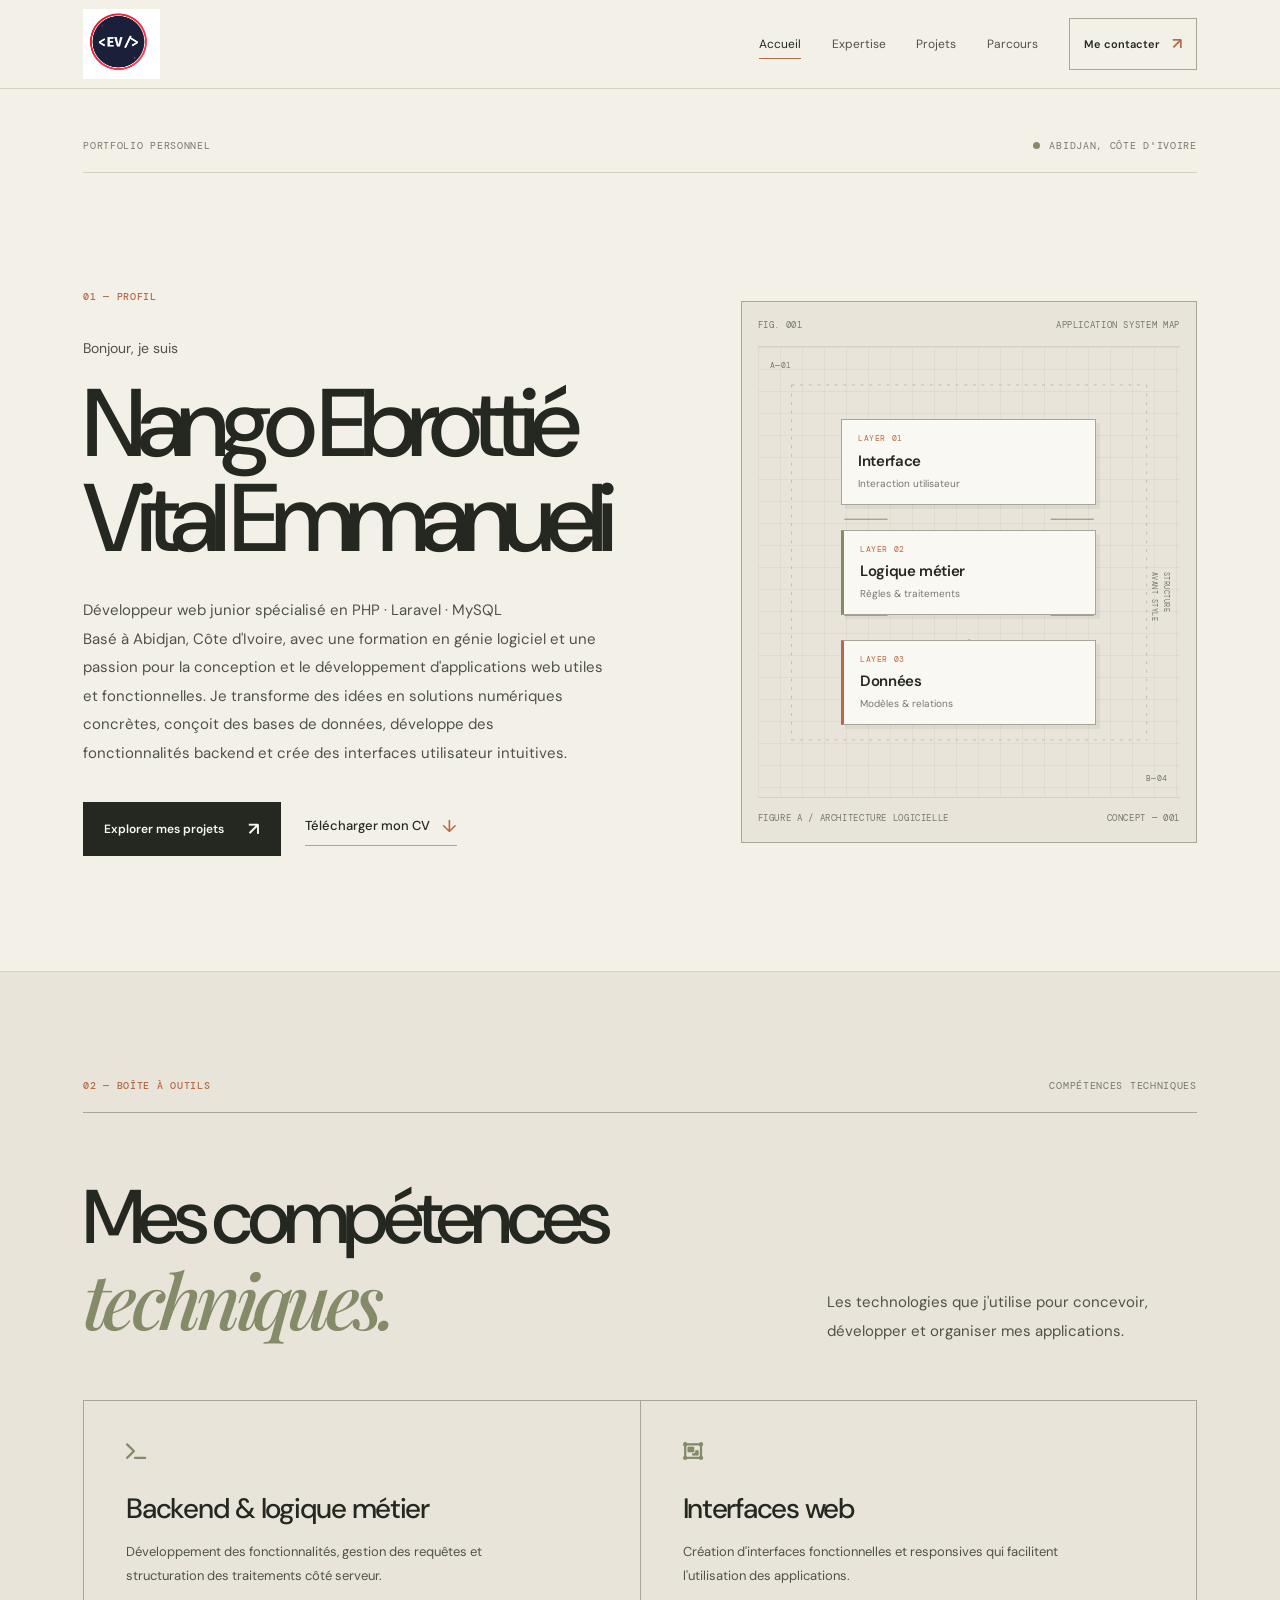
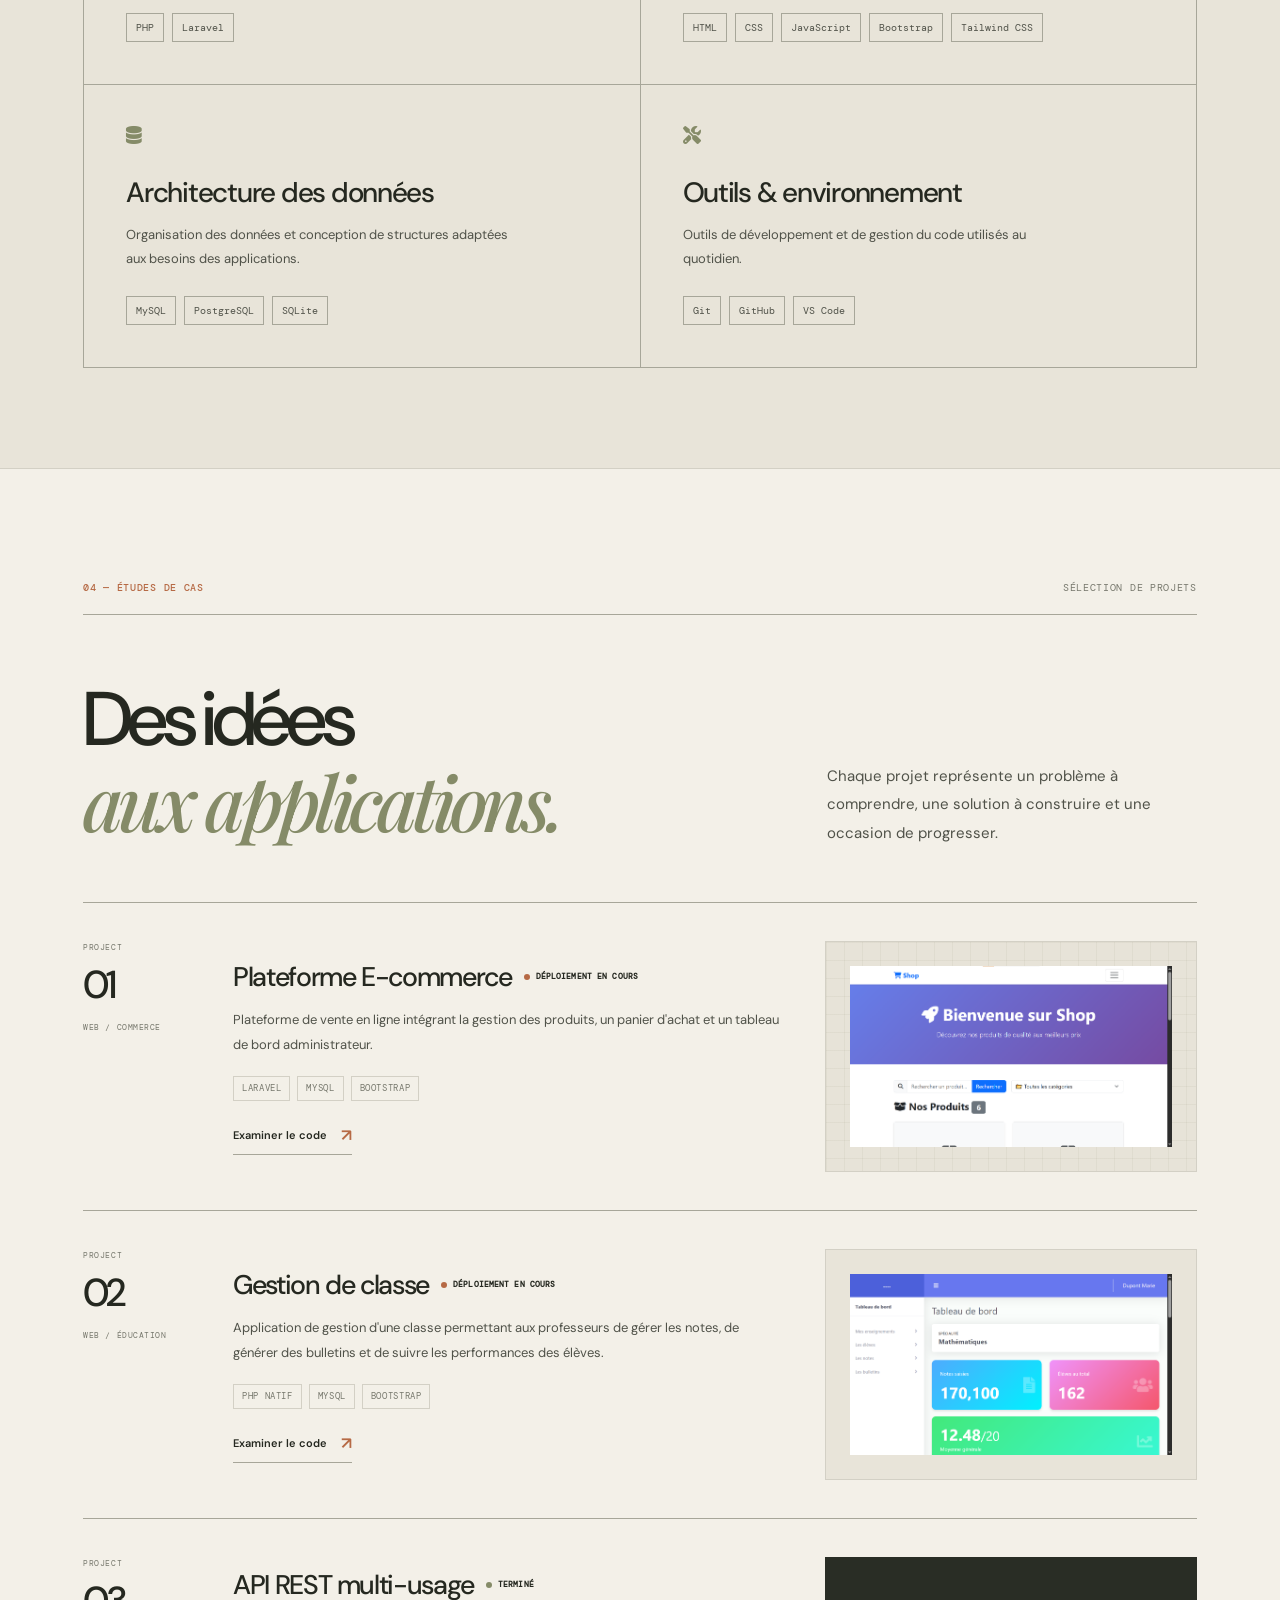
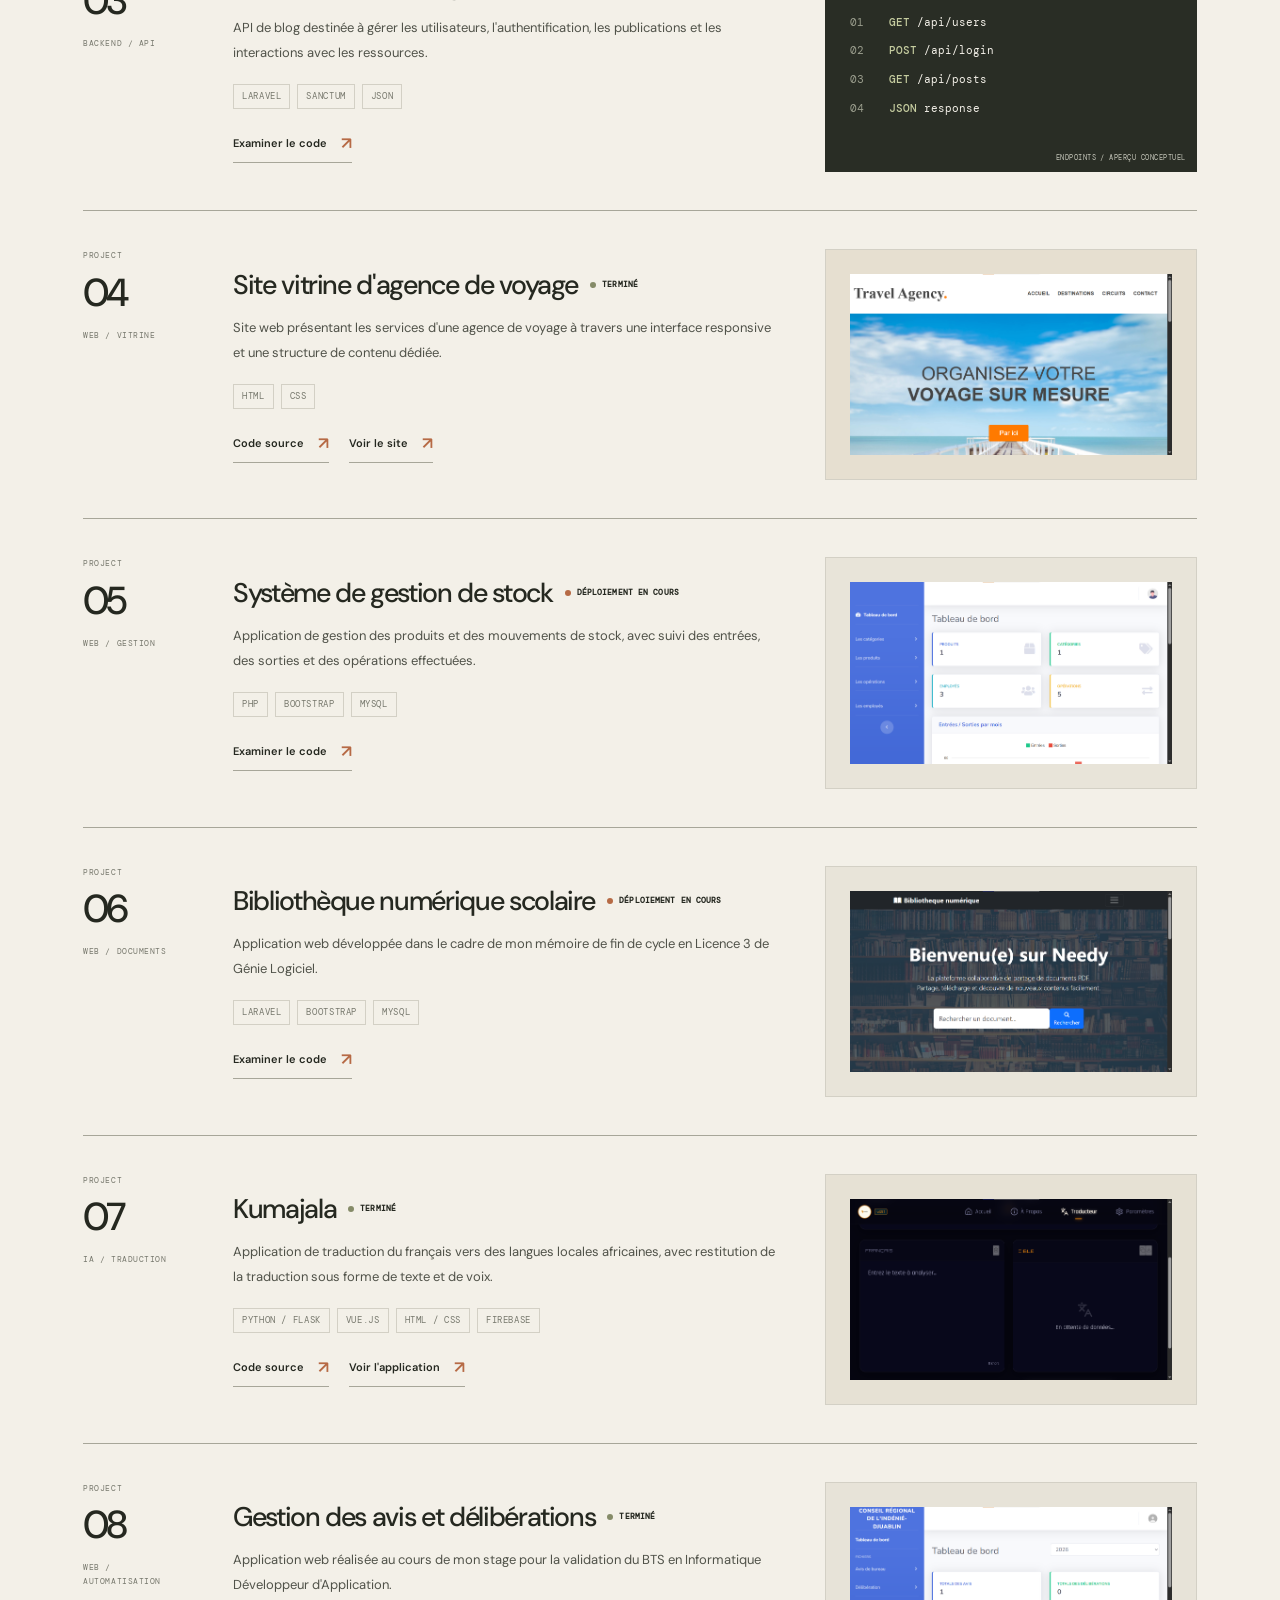
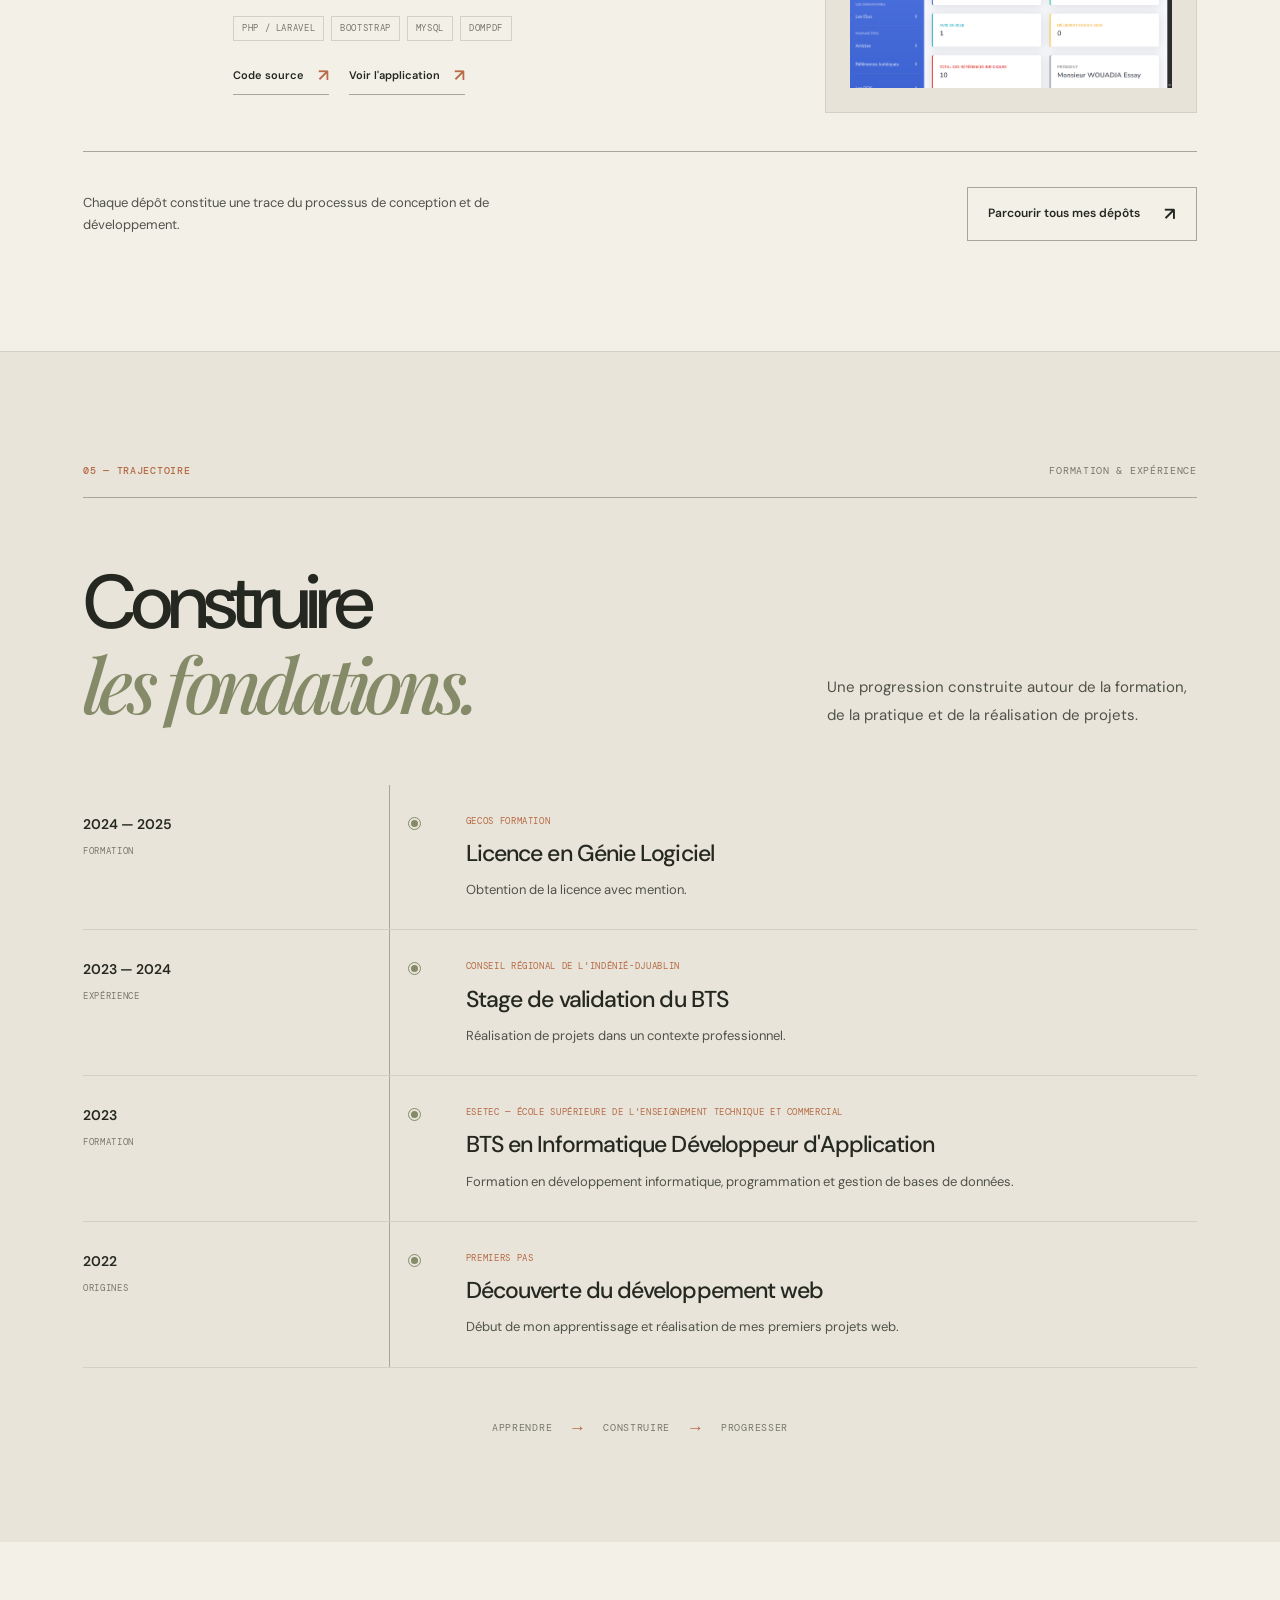
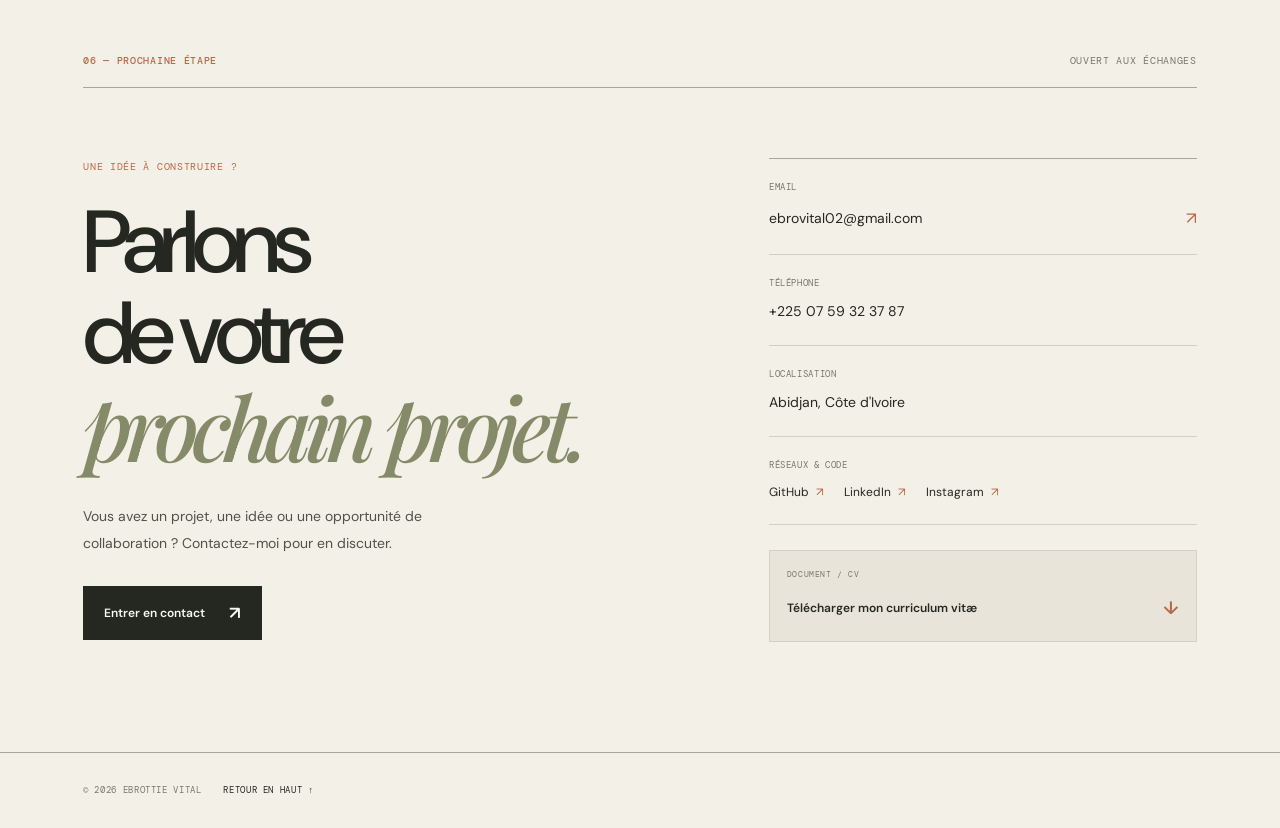
==== index.html @ b1dc5a96 "Update Portfolio V1 to V2" ====
<!DOCTYPE html>
<html lang="fr">
<head>
    <meta charset="UTF-8">
    <meta name="viewport" content="width=device-width, initial-scale=1.0">

    <meta name="description" content="Portfolio de Nango Ebrottié Vital Emmanueli, développeur logiciel. Conception d'applications web, API REST et bases de données.">
    <meta name="author" content="Nango Ebrottié Vital Emmanueli">

    <meta property="og:title" content="Ebro Vital — Ingénierie logicielle">
    <meta property="og:description" content="Concevoir des applications utiles. Structurer des systèmes fiables.">
    <meta property="og:type" content="website">
    <meta property="og:url" content="https://ebrovitalportfolio.netlify.app/">
    <meta property="og:image" content="image/logo.png">

    <link rel="icon" href="image/logo.png" type="image/png">
    <link rel="stylesheet"
          href="https://cdnjs.cloudflare.com/ajax/libs/font-awesome/6.4.0/css/all.min.css">
    <link rel="stylesheet" href="style.css">

    <title>Ebrottié Vital — Portfolio</title>

    <script src="script.js" defer></script>
</head>

<body>

    <!-- Barre de navigation -->
    <header class="site-header" id="top">
        <nav class="navigation" aria-label="Navigation principale">

            <div class="logo">
                <img src="image/logo.png" alt="">
            </div>

            <button
                class="menu-toggle"
                id="menu-toggle"
                aria-label="Ouvrir le menu"
                aria-expanded="false"
                aria-controls="nav-links">
                <span></span>
                <span></span>
            </button>

            <ul class="nav-links" id="nav-links">
                <li><a href="#home" class="nav-link active">Accueil</a></li>
                <!-- <li><a href="#approach" class="nav-link">Approche</a></li> -->
                <li><a href="#skills" class="nav-link">Expertise</a></li>
                <li><a href="#projects" class="nav-link">Projets</a></li>
                <li><a href="#journey" class="nav-link">Parcours</a></li>
                <li><a href="#contact" class="nav-contact">Me contacter <span>↗</span></a></li>
            </ul>

        </nav>
    </header>


    <main>

        <!-- 01 — Hero -->
        <section class="hero section-shell" id="home">

            <div class="hero-topline">
                <span class="eyebrow">PORTFOLIO PERSONNEL</span>
                <span class="location-label">
                    <span class="status-dot"></span>
                    ABIDJAN, CÔTE D'IVOIRE
                </span>
            </div>

            <div class="hero-grid">

                <div class="hero-copy">
                    <p class="section-index">01 — PROFIL</p>

                    <p class="hero-intro">Bonjour, je suis</p>

                    <h1>
                        Nango Ebrottié <br>
                        Vital Emmanueli <br>
                        <!-- <span class="serif-accent">qui ont du sens.</span> -->
                    </h1>

                    <p class="hero-description">
                        Développeur web junior spécialisé en  PHP · Laravel · MySQL
                        <br>Basé à Abidjan, Côte d'Ivoire, avec une formation en génie logiciel et une passion pour la conception et le développement d'applications web utiles et fonctionnelles.

                        Je transforme des idées en solutions numériques concrètes, conçoit des bases de données, développe des fonctionnalités backend et crée des interfaces utilisateur intuitives.
                        
                    </p>

                    <div class="hero-actions">
                        <a href="#projects" class="button-primary">
                            Explorer mes projets <span>↗</span>
                        </a>

                        <a href="Docs/EbroCV.pdf" class="text-link" download>
                            Télécharger mon CV <span>↓</span>
                        </a>
                    </div>

                    <!-- <div class="hero-footnote">
                        <span>PHP / LARAVEL / JAVASCRIPT</span>
                        <span>CONCEPTION · DÉVELOPPEMENT · ITÉRATION</span>
                    </div> -->
                </div>


                <!-- Schéma architectural décoratif -->
                 <div class="architecture-panel" aria-label="Schéma conceptuel des couches d'une application">

                    <div class="diagram-header">
                        <span>FIG. 001</span>
                        <span>APPLICATION SYSTEM MAP</span>
                    </div>

                    <div class="diagram-canvas">

                        <div class="diagram-coordinate coordinate-top">A—01</div>
                        <div class="diagram-coordinate coordinate-bottom">B—04</div>

                        <svg class="diagram-lines"
                             viewBox="0 0 440 450"
                             role="img"
                             aria-label="Connexions entre interface, logique métier et base de données">

                            <path d="M220 95 V145" />
                            <path d="M220 195 V245" />
                            <path d="M220 295 V345" />

                            <path d="M90 170 H135" />
                            <path d="M305 170 H350" />

                            <path d="M90 270 H135" />
                            <path d="M305 270 H350" />

                            <circle cx="220" cy="120" r="4" />
                            <circle cx="220" cy="220" r="4" />
                            <circle cx="220" cy="320" r="4" />

                            <path class="diagram-guide" d="M35 30 H405" />
                            <path class="diagram-guide" d="M35 400 H405" />
                            <path class="diagram-guide" d="M35 30 V400" />
                            <path class="diagram-guide" d="M405 30 V400" />
                        </svg>

                        <div class="architecture-node node-interface">
                            <span class="node-number">LAYER 01</span>
                            <strong>Interface</strong>
                            <small>Interaction utilisateur</small>
                        </div>

                        <div class="architecture-node node-logic">
                            <span class="node-number">LAYER 02</span>
                            <strong>Logique métier</strong>
                            <small>Règles & traitements</small>
                        </div>

                        <div class="architecture-node node-data">
                            <span class="node-number">LAYER 03</span>
                            <strong>Données</strong>
                            <small>Modèles & relations</small>
                        </div>

                        <div class="diagram-side-note">
                            STRUCTURE<br>AVANT STYLE
                        </div>

                    </div>

                    <div class="diagram-footer">
                        <span>FIGURE A / ARCHITECTURE LOGICIELLE</span>
                        <span>CONCEPT — 001</span>
                    </div>

                </div>

            </div>

            <!-- <div class="hero-bottomline">
                <span>INGÉNIERIE LOGICIELLE & APPLICATIONS WEB</span>
                <a href="#approach" aria-label="Découvrir mon approche">
                    DÉFILER POUR EXPLORER <span>↓</span>
                </a>
            </div> -->

        </section>


        <!-- 02 — Approche -->
        <!-- <section class="approach-section section-shell" id="approach">

            <div class="section-heading">
                <p class="section-index">02 — PHILOSOPHIE</p>
                <span class="section-reference">MÉTHODE / 001</span>
            </div>

            <div class="approach-grid">

                <div class="approach-title">
                    <h2>
                        Le code est<br>
                        un moyen.<br>
                        <span class="serif-accent">La solution est le but.</span>
                    </h2>
                </div>

                <div class="approach-content">
                    <p class="large-copy">
                        Une application utile commence bien avant la première
                        ligne de code : elle commence par la compréhension
                        d'un problème.
                    </p>

                    <p class="body-copy">
                        J'aime transformer des besoins concrets en applications
                        structurées, en réfléchissant aux fonctionnalités,
                        aux données et aux interactions entre les différentes
                        parties du système.
                    </p>

                    <div class="principles-list">

                        <article class="principle">
                            <span class="principle-number">01</span>
                            <div>
                                <h3>Comprendre</h3>
                                <p>Identifier le besoin avant de choisir la solution technique.</p>
                            </div>
                        </article>

                        <article class="principle">
                            <span class="principle-number">02</span>
                            <div>
                                <h3>Structurer</h3>
                                <p>Organiser les fonctionnalités, les données et les responsabilités.</p>
                            </div>
                        </article>

                        <article class="principle">
                            <span class="principle-number">03</span>
                            <div>
                                <h3>Construire</h3>
                                <p>Développer, tester et améliorer progressivement la solution.</p>
                            </div>
                        </article>

                    </div>
                </div>

            </div>

        </section> -->


        <!-- 03 — Compétences -->
        <section class="expertise-section section-shell" id="skills">

            <div class="section-heading">
                <p class="section-index">02 — BOÎTE À OUTILS</p>
                <span class="section-reference">COMPÉTENCES TECHNIQUES</span>
            </div>

            <div class="section-intro-grid">
                <h2 class="section-title">
                    Mes compétences<br>
                    <span class="serif-accent">techniques.</span>
                </h2>

                <p class="section-description">
                    Les technologies que j'utilise pour concevoir,
                    développer et organiser mes applications.
                </p>
            </div>

            <div class="expertise-grid">

                <article class="expertise-card">
                    <div class="expertise-card-top">
                        <!-- <span>DISCIPLINE / 01</span> -->
                        <i class="fa-solid fa-terminal" aria-hidden="true"></i>
                    </div>

                    <h3>Backend & logique métier</h3>

                    <p>
                        Développement des fonctionnalités, gestion des
                        requêtes et structuration des traitements côté serveur.
                    </p>

                    <div class="technology-list">
                        <span>PHP</span>
                        <span>Laravel</span>
                        <!-- <span>Python / Flask</span>
                        <span>API REST</span> -->
                    </div>
                </article>


                <article class="expertise-card">
                    <div class="expertise-card-top">
                        <!-- <span>DISCIPLINE / 02</span> -->
                        <i class="fa-solid fa-object-group" aria-hidden="true"></i>
                    </div>

                    <h3>Interfaces web</h3>

                    <p>
                        Création d'interfaces fonctionnelles et responsives
                        qui facilitent l'utilisation des applications.
                    </p>

                    <div class="technology-list">
                        <span>HTML</span>
                        <span>CSS</span>
                        <span>JavaScript</span>
                        <span>Bootstrap</span>
                        <span>Tailwind CSS</span>
                        <!-- <span>Vue.js</span> -->
                    </div>
                </article>


                <article class="expertise-card">
                    <div class="expertise-card-top">
                        <!-- <span>DISCIPLINE / 03</span> -->
                        <i class="fa-solid fa-database" aria-hidden="true"></i>
                    </div>

                    <h3>Architecture des données</h3>

                    <p>
                        Organisation des données et conception de structures
                        adaptées aux besoins des applications.
                    </p>

                    <div class="technology-list">
                        <span>MySQL</span>
                        <span>PostgreSQL</span>
                        <span>SQLite</span>
                        <!-- <span>Modélisation</span> -->
                    </div>
                </article>


                <article class="expertise-card">
                    <div class="expertise-card-top">
                        <!-- <span>DISCIPLINE / 04</span> -->
                        <i class="fa-solid fa-screwdriver-wrench" aria-hidden="true"></i>
                    </div>

                    <h3>Outils & environnement</h3>

                    <p>
                        Outils de développement et de gestion du code
                        utilisés au quotidien.
                    </p>

                    <div class="technology-list">
                        <span>Git</span>
                        <span>GitHub</span>
                        <span>VS Code</span>
                    </div>
                </article>

            </div>

            <!-- <div class="expertise-note">
                <span class="note-symbol">+</span>
                <p>
                    Mon approche : choisir un outil en fonction du problème,
                    et non l'inverse.
                </p>
            </div> -->

        </section>


        <!-- 04 — Projets -->
        <section class="projects-section section-shell" id="projects">

            <div class="section-heading">
                <p class="section-index">04 — ÉTUDES DE CAS</p>
                <span class="section-reference">SÉLECTION DE PROJETS</span>
            </div>

            <div class="section-intro-grid projects-intro">
                <h2 class="section-title">
                    Des idées<br>
                    <span class="serif-accent">aux applications.</span>
                </h2>

                <p class="section-description">
                    Chaque projet représente un problème à comprendre,
                    une solution à construire et une occasion de progresser.
                </p>
            </div>


            <div class="project-list">

                <!-- Projet 01 -->
                <article class="project-entry">

                    <div class="project-index">
                        <span>PROJECT</span>
                        <strong>01</strong>
                        <span>WEB / COMMERCE</span>
                    </div>

                    <div class="project-main">
                        <div class="project-heading">
                            <h3>Plateforme E-commerce</h3>
                            <span class="project-status status-progress">
                                <span></span> Déploiement en cours
                            </span>
                        </div>

                        <p>
                            Plateforme de vente en ligne intégrant la gestion
                            des produits, un panier d'achat et un tableau
                            de bord administrateur.
                        </p>

                        <div class="project-stack">
                            <span>Laravel</span>
                            <span>MySQL</span>
                            <span>Bootstrap</span>
                        </div>

                        <a href="https://github.com/EbroVital/Shop"
                           target="_blank"
                           rel="noopener noreferrer"
                           class="project-link">
                            Examiner le code <span>↗</span>
                        </a>
                    </div>

                    <div class="project-visual visual-commerce" aria-hidden="true">
                        <img src="image/shop.png" alt="" srcset="">
                        <!-- <div class="visual-browser">
                            <div class="browser-bar"><i></i><i></i><i></i></div>
                            <div class="commerce-layout">
                                <div class="commerce-sidebar"></div>
                                <div class="commerce-content">
                                    <div class="mock-line"></div>
                                    <div class="mock-products">
                                        <span></span><span></span><span></span>
                                    </div>
                                    <div class="mock-line short"></div>
                                </div>
                            </div>
                        </div> -->
                        <!-- <span class="visual-caption">INTERFACE / CONCEPT</span> -->
                    </div>

                </article>


                <!-- Projet 02 -->
                <article class="project-entry">

                    <div class="project-index">
                        <span>PROJECT</span>
                        <strong>02</strong>
                        <span>WEB / ÉDUCATION</span>
                    </div>

                    <div class="project-main">
                        <div class="project-heading">
                            <h3>Gestion de classe</h3>
                            <span class="project-status status-progress">
                                <span></span> Déploiement en cours
                            </span>
                        </div>

                        <p>
                            Application de gestion d'une classe permettant
                            aux professeurs de gérer les notes, de générer
                            des bulletins et de suivre les performances des élèves.
                        </p>

                        <div class="project-stack">
                            <span>PHP natif</span>
                            <span>MySQL</span>
                            <span>Bootstrap</span>
                        </div>

                        <a href="https://github.com/EbroVital/GestionClasse"
                           target="_blank"
                           rel="noopener noreferrer"
                           class="project-link">
                            Examiner le code <span>↗</span>
                        </a>
                    </div>

                    <div class="project-visual visual-school" aria-hidden="true">
                        <img src="image/note.png" alt="" srcset="">
                        <!-- <div class="school-sheet">
                            <div class="sheet-heading"></div>
                            <div class="sheet-row"><i></i><i></i><i></i></div>
                            <div class="sheet-row"><i></i><i></i><i></i></div>
                            <div class="sheet-row"><i></i><i></i><i></i></div>
                            <div class="sheet-row"><i></i><i></i><i></i></div>
                        </div>
                        <span class="visual-caption">DONNÉES / ORGANISATION</span> -->
                    </div>

                </article>


                <!-- Projet 03 -->
                <article class="project-entry">

                    <div class="project-index">
                        <span>PROJECT</span>
                        <strong>03</strong>
                        <span>BACKEND / API</span>
                    </div>

                    <div class="project-main">
                        <div class="project-heading">
                            <h3>API REST multi-usage</h3>
                            <span class="project-status status-complete">
                                <span></span> Terminé
                            </span>
                        </div>

                        <p>
                            API de blog destinée à gérer les utilisateurs,
                            l'authentification, les publications et les
                            interactions avec les ressources.
                        </p>

                        <div class="project-stack">
                            <span>Laravel</span>
                            <span>Sanctum</span>
                            <span>JSON</span>
                        </div>

                        <a href="https://github.com/EbroVital/blogUserApi"
                           target="_blank"
                           rel="noopener noreferrer"
                           class="project-link">
                            Examiner le code <span>↗</span>
                        </a>
                    </div>

                    <div class="project-visual visual-api" aria-hidden="true">
                        <div class="api-code">
                            <span class="code-muted">01</span>
                            <span><b>GET</b> /api/users</span>
                            <span class="code-muted">02</span>
                            <span><b>POST</b> /api/login</span>
                            <span class="code-muted">03</span>
                            <span><b>GET</b> /api/posts</span>
                            <span class="code-muted">04</span>
                            <span><b>JSON</b> response</span>
                        </div>
                        <span class="visual-caption">ENDPOINTS / APERÇU CONCEPTUEL</span>
                    </div>

                </article>


                <!-- Projet 04 -->
                <article class="project-entry">

                    <div class="project-index">
                        <span>PROJECT</span>
                        <strong>04</strong>
                        <span>WEB / VITRINE</span>
                    </div>

                    <div class="project-main">
                        <div class="project-heading">
                            <h3>Site vitrine d'agence de voyage</h3>
                            <span class="project-status status-complete">
                                <span></span> Terminé
                            </span>
                        </div>

                        <p>
                            Site web présentant les services d'une agence
                            de voyage à travers une interface responsive
                            et une structure de contenu dédiée.
                        </p>

                        <div class="project-stack">
                            <span>HTML</span>
                            <span>CSS</span>
                        </div>

                        <div class="project-actions">
                            <a href="https://github.com/EbroVital/Site_vitrine-agence-de-voyage-"
                               target="_blank"
                               rel="noopener noreferrer"
                               class="project-link">
                                Code source <span>↗</span>
                            </a>

                            <a href="https://travelsiteagency.netlify.app/"
                               target="_blank"
                               rel="noopener noreferrer"
                               class="project-link">
                                Voir le site <span>↗</span>
                            </a>
                        </div>
                    </div>

                    <div class="project-visual visual-travel" aria-hidden="true">
                        <img src="image/travel.png" alt="" srcset="">
                        <!-- <div class="travel-composition">
                            <span class="travel-label">EXPLORE / DISCOVER</span>
                            <div class="travel-sun"></div>
                            <div class="travel-horizon"></div>
                            <div class="travel-mountain mountain-one"></div>
                            <div class="travel-mountain mountain-two"></div>
                        </div> -->
                        <!-- <span class="visual-caption">WEB DESIGN / VOYAGE</span> -->
                    </div>

                </article>


                <!-- Projet 05 -->
                <article class="project-entry">

                    <div class="project-index">
                        <span>PROJECT</span>
                        <strong>05</strong>
                        <span>WEB / GESTION</span>
                    </div>

                    <div class="project-main">
                        <div class="project-heading">
                            <h3>Système de gestion de stock</h3>
                            <span class="project-status status-progress">
                                <span></span> Déploiement en cours
                            </span>
                        </div>

                        <p>
                            Application de gestion des produits et des
                            mouvements de stock, avec suivi des entrées,
                            des sorties et des opérations effectuées.
                        </p>

                        <div class="project-stack">
                            <span>PHP</span>
                            <span>Bootstrap</span>
                            <span>MySQL</span>
                        </div>

                        <a href="https://github.com/EbroVital/GestionStock"
                           target="_blank"
                           rel="noopener noreferrer"
                           class="project-link">
                            Examiner le code <span>↗</span>
                        </a>
                    </div>

                    <div class="project-visual visual-stock" aria-hidden="true">
                        <img src="image/admin.png" alt="" srcset="">
                        <!-- <div class="stock-grid">
                            <div class="stock-cell stock-cell-large">
                                <span>INVENTORY</span>
                                <strong>↗</strong>
                                <div class="stock-bars"><i></i><i></i><i></i><i></i></div>
                            </div>
                            <div class="stock-cell"><span>ENTRÉES</span><strong>+</strong></div>
                            <div class="stock-cell"><span>SORTIES</span><strong>−</strong></div>
                        </div> -->
                        <!-- <span class="visual-caption">FLUX / INVENTAIRE</span> -->
                    </div>

                </article>


                <!-- Projet 06 -->
                <article class="project-entry">

                    <div class="project-index">
                        <span>PROJECT</span>
                        <strong>06</strong>
                        <span>WEB / DOCUMENTS</span>
                    </div>

                    <div class="project-main">
                        <div class="project-heading">
                            <h3>Bibliothèque numérique scolaire</h3>
                            <span class="project-status status-progress">
                                <span></span> Déploiement en cours
                            </span>
                        </div>

                        <p>
                            Application web développée dans le cadre
                            de mon mémoire de fin de cycle en Licence 3
                            de Génie Logiciel.
                        </p>

                        <div class="project-stack">
                            <span>Laravel</span>
                            <span>Bootstrap</span>
                            <span>MySQL</span>
                        </div>

                        <a href="https://github.com/EbroVital/GestionBibliotheque_Numerique"
                           target="_blank"
                           rel="noopener noreferrer"
                           class="project-link">
                            Examiner le code <span>↗</span>
                        </a>
                    </div>

                    <div class="project-visual visual-library" aria-hidden="true">
                        <img src="image/needy.png" alt="" srcset="">
                        <!-- <div class="library-books">
                            <span></span><span></span><span></span><span></span>
                        </div>
                        <div class="library-base"></div>
                        <span class="visual-caption">DOCUMENTATION / ACCÈS</span> -->
                    </div>

                </article>


                <!-- Projet 07 -->
                <article class="project-entry">

                    <div class="project-index">
                        <span>PROJECT</span>
                        <strong>07</strong>
                        <span>IA / TRADUCTION</span>
                    </div>

                    <div class="project-main">
                        <div class="project-heading">
                            <h3>Kumajala</h3>
                            <span class="project-status status-complete">
                                <span></span> Terminé
                            </span>
                        </div>

                        <p>
                            Application de traduction du français vers des
                            langues locales africaines, avec restitution
                            de la traduction sous forme de texte et de voix.
                        </p>

                        <div class="project-stack">
                            <span>Python / Flask</span>
                            <span>Vue.js</span>
                            <span>HTML / CSS</span>
                            <span>Firebase</span>
                        </div>

                        <div class="project-actions">
                            <a href="https://github.com/EbroVital/kumajala"
                               target="_blank"
                               rel="noopener noreferrer"
                               class="project-link">
                                Code source <span>↗</span>
                            </a>

                            <a href="https://kumajala-ten.vercel.app/"
                               target="_blank"
                               rel="noopener noreferrer"
                               class="project-link">
                                Voir l'application <span>↗</span>
                            </a>
                        </div>
                    </div>

                    <div class="project-visual visual-language" aria-hidden="true">
                        <img src="image/kumajala.png" alt="" srcset="">
                        <!-- <div class="language-card">
                            <span>FR</span>
                            <div class="language-arrow">→</div>
                            <span>AF</span>
                        </div>
                        <div class="language-wave">
                            <i></i><i></i><i></i><i></i><i></i>
                            <i></i><i></i><i></i><i></i><i></i>
                            <i></i><i></i><i></i>
                        </div> -->
                        <!-- <span class="visual-caption">LANGUE / TRANSMISSION</span> -->
                    </div>

                </article>


                <!-- Projet 08 -->
                <article class="project-entry">

                    <div class="project-index">
                        <span>PROJECT</span>
                        <strong>08</strong>
                        <span>WEB / AUTOMATISATION</span>
                    </div>

                    <div class="project-main">
                        <div class="project-heading">
                            <h3>Gestion des avis et délibérations</h3>
                            <span class="project-status status-complete">
                                <span></span> Terminé
                            </span>
                        </div>

                        <p>
                            Application web réalisée au cours de mon stage
                            pour la validation du BTS en Informatique
                            Développeur d'Application.
                        </p>

                        <div class="project-stack">
                            <span>PHP / Laravel</span>
                            <span>Bootstrap</span>
                            <span>MySQL</span>
                            <span>DOMPDF</span>
                        </div>

                        <div class="project-actions">
                            <a href="https://github.com/EbroVital/stage_app"
                               target="_blank"
                               rel="noopener noreferrer"
                               class="project-link">
                                Code source <span>↗</span>
                            </a>

                            <a href="https://stageapp-production.up.railway.app/"
                               target="_blank"
                               rel="noopener noreferrer"
                               class="project-link">
                                Voir l'application <span>↗</span>
                            </a>
                        </div>
                    </div>

                    <div class="project-visual visual-documents" aria-hidden="true">
                        <img src="image/TB.png" alt="" srcset="">
                        <!-- <div class="document-sheet">
                            <div class="document-stamp">VALIDATION</div>
                            <div class="document-line wide"></div>
                            <div class="document-line"></div>
                            <div class="document-line medium"></div>
                            <div class="document-separator"></div>
                            <div class="document-line"></div>
                            <div class="document-line medium"></div>
                        </div> -->
                        <!-- <span class="visual-caption">DOCUMENTS / GESTION</span> -->
                    </div>

                </article>

            </div>

            <div class="projects-footer">
                <p>
                    Chaque dépôt constitue une trace du processus de conception
                    et de développement.
                </p>

                <a href="https://github.com/EbroVital"
                   target="_blank"
                   rel="noopener noreferrer"
                   class="button-secondary">
                    Parcourir tous mes dépôts <span>↗</span>
                </a>
            </div>

        </section>


        <!-- 05 — Parcours -->
        <section class="journey-section section-shell" id="journey">

            <div class="section-heading">
                <p class="section-index">05 — TRAJECTOIRE</p>
                <span class="section-reference">FORMATION & EXPÉRIENCE</span>
            </div>

            <div class="section-intro-grid">
                <h2 class="section-title">
                    Construire<br>
                    <span class="serif-accent">les fondations.</span>
                </h2>

                <p class="section-description">
                    Une progression construite autour de la formation,
                    de la pratique et de la réalisation de projets.
                </p>
            </div>

            <div class="journey-timeline">

                <article class="journey-entry">
                    <div class="journey-date">
                        <span>2024 — 2025</span>
                        <span>FORMATION</span>
                    </div>

                    <div class="journey-marker"></div>

                    <div class="journey-content">
                        <p class="journey-organization">Gecos Formation</p>
                        <h3>Licence en Génie Logiciel</h3>
                        <p>
                            Obtention de la licence avec mention.
                        </p>
                    </div>
                </article>


                <article class="journey-entry">
                    <div class="journey-date">
                        <span>2023 — 2024</span>
                        <span>EXPÉRIENCE</span>
                    </div>

                    <div class="journey-marker"></div>

                    <div class="journey-content">
                        <p class="journey-organization">
                            Conseil Régional de l'Indénié-Djuablin
                        </p>
                        <h3>Stage de validation du BTS</h3>
                        <p>
                            Réalisation de projets dans un contexte professionnel.
                        </p>
                    </div>
                </article>


                <article class="journey-entry">
                    <div class="journey-date">
                        <span>2023</span>
                        <span>FORMATION</span>
                    </div>

                    <div class="journey-marker"></div>

                    <div class="journey-content">
                        <p class="journey-organization">
                            ESETEC — École Supérieure de l'Enseignement
                            Technique et Commercial
                        </p>
                        <h3>
                            BTS en Informatique Développeur d'Application
                        </h3>
                        <p>
                            Formation en développement informatique,
                            programmation et gestion de bases de données.
                        </p>
                    </div>
                </article>


                <article class="journey-entry">
                    <div class="journey-date">
                        <span>2022</span>
                        <span>ORIGINES</span>
                    </div>

                    <div class="journey-marker"></div>

                    <div class="journey-content">
                        <p class="journey-organization">Premiers pas</p>
                        <h3>Découverte du développement web</h3>
                        <p>
                            Début de mon apprentissage et réalisation
                            de mes premiers projets web.
                        </p>
                    </div>
                </article>

            </div>

            <div class="journey-footer">
                <span>APPRENDRE</span>
                <span class="journey-footer-symbol">→</span>
                <span>CONSTRUIRE</span>
                <span class="journey-footer-symbol">→</span>
                <span>PROGRESSER</span>
            </div>

        </section>


        <!-- 06 — Contact -->
        <section class="contact-section section-shell" id="contact">

            <div class="section-heading">
                <p class="section-index">06 — PROCHAINE ÉTAPE</p>
                <span class="section-reference">OUVERT AUX ÉCHANGES</span>
            </div>

            <div class="contact-grid">

                <div class="contact-main">
                    <p class="eyebrow">UNE IDÉE À CONSTRUIRE ?</p>

                    <h2>
                        Parlons<br>
                        de votre<br>
                        <span class="serif-accent">prochain projet.</span>
                    </h2>

                    <p class="contact-description">
                        Vous avez un projet, une idée ou une opportunité
                        de collaboration ? Contactez-moi pour en discuter.
                    </p>

                    <a href="mailto:ebrovital02@gmail.com"
                       class="button-primary">
                        Entrer en contact <span>↗</span>
                    </a>
                </div>


                <div class="contact-details">

                    <div class="contact-detail">
                        <span class="detail-label">EMAIL</span>
                        <a href="mailto:ebrovital02@gmail.com">
                            ebrovital02@gmail.com <span>↗</span>
                        </a>
                    </div>

                    <div class="contact-detail">
                        <span class="detail-label">TÉLÉPHONE</span>
                        <a href="tel:+2250759323787">
                            +225 07 59 32 37 87
                        </a>
                    </div>

                    <div class="contact-detail">
                        <span class="detail-label">LOCALISATION</span>
                        <p>Abidjan, Côte d'Ivoire</p>
                    </div>

                    <div class="contact-detail">
                        <span class="detail-label">RÉSEAUX & CODE</span>

                        <div class="contact-socials">
                            <a href="https://github.com/EbroVital"
                               target="_blank"
                               rel="noopener noreferrer">
                                GitHub <span>↗</span>
                            </a>

                            <a href="https://www.linkedin.com/in/emmanueli-vital-56a2b2389/"
                               target="_blank"
                               rel="noopener noreferrer">
                                LinkedIn <span>↗</span>
                            </a>

                            <!-- <a href="https://x.com/Vitvl_08"
                               target="_blank"
                               rel="noopener noreferrer">
                                X <span>↗</span>
                            </a> -->

                            <a href="https://www.instagram.com/its_Vitvl/"
                               target="_blank"
                               rel="noopener noreferrer">
                                Instagram <span>↗</span>
                            </a>
                        </div>
                    </div>

                    <div class="contact-cv">
                        <span>DOCUMENT / CV</span>
                        <a href="Docs/EbroCV.pdf" download>
                            Télécharger mon curriculum vitæ <span>↓</span>
                        </a>
                    </div>

                </div>

            </div>

        </section>

    </main>


    <!-- Pied de page -->
    <footer class="site-footer">

        <!-- <a href="#top" class="footer-brand">
            EV<span>/</span>
        </a>

        <p>
            Conçu avec intention. Développé avec méthode.
        </p> -->

        <div class="footer-meta">
            <span>© <span id="current-year">2026</span> EBROTTIE VITAL</span>
            <a href="#home">RETOUR EN HAUT ↑</a>
        </div>

    </footer>

</body>
</html>
---- style.css ----
/* 01 — POLICES */

@import url('https://fonts.googleapis.com/css2?family=DM+Mono:wght@400;500&family=DM+Sans:wght@400;500;600;700&family=Playfair+Display:ital,wght@1,500;1,600&display=swap');


/* 02 — VARIABLES */

:root {
    --paper: #F3F0E8;
    --paper-light: #FAF8F2;
    --paper-dark: #E8E4D9;

    --ink: #252820;
    --ink-soft: #505249;
    --ink-muted: #77786D;

    --olive: #858B68;
    --olive-light: #DCE0CE;
    --terracotta: #B66A45;
    --terracotta-light: #EAD6C8;

    --line: #D3D0C5;
    --line-strong: #A7A699;

    --font-main: 'DM Sans', sans-serif;
    --font-mono: 'DM Mono', monospace;
    --font-editorial: 'Playfair Display', Georgia, serif;

    --container: 1440px;
    --gutter: clamp(22px, 6.5vw, 100px);

    --transition: 220ms ease;

    --bg-primary: #0B1120;
    --bg-secondary: #111827;
    --bg-card: #151E2E;
    --accent: #DC3545;
    --accent-hover: #B92535;
    --text-primary: #E5E7EB;
    --text-secondary: #94A3B8;
    --border-color: #263244;

}



/* 03 — RESET */

* {
    margin: 0;
    padding: 0;
    box-sizing: border-box;
}

html {
    scroll-behavior: smooth;
    scroll-padding-top: 100px;
}

body {
    min-width: 320px;
    overflow-x: hidden;
    background: var(--paper); 
    color: var(--ink);
    font-family: var(--font-main);
    font-size: 15px;
    line-height: 1.7;
    -webkit-font-smoothing: antialiased;
}

body,
button,
a {
    -webkit-tap-highlight-color: transparent;
}

button,
input,
textarea {
    font: inherit;
}

button,
a {
    color: inherit;
}

a {
    text-decoration: none;
}

button {
    cursor: pointer;
}

.logo img{
    width: auto;
    height: 70px;
}

img,
svg {
    display: block;
    max-width: 100%;
}

ul {
    list-style: none;
}

::selection {
    color: var(--paper-light);
    background: var(--olive);
}

:focus-visible {
    outline: 2px solid var(--terracotta);
    outline-offset: 5px;
}

section {
    scroll-margin-top: 90px;
}

.section-shell {
    width: min(100%, var(--container));
    margin-inline: auto;
    padding-inline: var(--gutter);
}


/* 04 — MOTIFS ET ÉLÉMENTS COMMUNS */

.eyebrow,
.section-index,
.section-reference,
.hero-topline,
.hero-footnote,
.hero-bottomline,
.diagram-header,
.diagram-footer,
.diagram-coordinate,
.node-number,
.diagram-side-note,
.expertise-card-top,
.project-index,
.project-status,
.project-stack,
.visual-caption,
.journey-date,
.journey-organization,
.journey-footer,
.detail-label,
.contact-cv > span,
.site-footer,
.principle-number {
    font-family: var(--font-mono);
    text-transform: uppercase;
    letter-spacing: 0.07em;
    font-size: 10px;
}

.section-index {
    color: var(--terracotta);
    font-weight: 500;
}

.section-reference {
    color: var(--ink-muted);
    text-align: right;
}

.section-heading {
    display: flex;
    align-items: center;
    justify-content: space-between;
    gap: 20px;
    padding-bottom: 18px;
    border-bottom: 1px solid var(--line-strong);
}

.serif-accent {
    color: var(--olive);
    font-family: var(--font-editorial);
    font-weight: 500;
    font-style: italic;
}

.section-title {
    font-size: clamp(42px, 6vw, 76px);
    font-weight: 500;
    letter-spacing: -0.075em;
    line-height: 1.06;
}

.section-intro-grid {
    display: grid;
    grid-template-columns: 1.2fr 0.8fr;
    align-items: end;
    gap: 50px;
    margin: 65px 0 55px;
}

.section-description {
    max-width: 370px;
    justify-self: end;
    color: var(--ink-soft);
    font-size: 15px;
    line-height: 1.9;
}

.body-copy {
    color: var(--ink-soft);
    line-height: 1.9;
}

.large-copy {
    color: var(--ink);
    font-size: clamp(19px, 2.2vw, 25px);
    line-height: 1.55;
    letter-spacing: -0.035em;
}

.text-link {
    display: inline-flex;
    align-items: center;
    gap: 12px;
    padding-bottom: 5px;
    border-bottom: 1px solid var(--line-strong);
    font-size: 13px;
    font-weight: 500;
    transition: border-color var(--transition), color var(--transition);
}

.text-link span {
    color: var(--terracotta);
    font-size: 17px;
}

.text-link:hover {
    color: var(--terracotta);
    border-color: var(--terracotta);
}

.button-primary,
.button-secondary {
    display: inline-flex;
    align-items: center;
    justify-content: center;
    gap: 24px;
    min-height: 54px;
    padding: 13px 20px;
    font-size: 12px;
    font-weight: 600;
    transition:
        background var(--transition),
        color var(--transition),
        border-color var(--transition),
        transform var(--transition);
}

.button-primary {
    color: var(--paper-light);
    background: var(--ink);
    border: 1px solid var(--ink);
}

.button-primary span,
.button-secondary span {
    font-size: 18px;
    line-height: 1;
    transition: transform var(--transition);
}

.button-primary:hover {
    background: var(--olive);
    border-color: var(--olive);
}

.button-primary:hover span,
.button-secondary:hover span {
    transform: translate(3px, -2px);
}

.button-secondary {
    border: 1px solid var(--line-strong);
    background: transparent;
}

.button-secondary:hover {
    color: var(--paper-light);
    background: var(--ink);
    border-color: var(--ink);
}


/* 05 — NAVIGATION */

.site-header {
    position: sticky;
    top: 0;
    z-index: 1000;
    width: 100%;
    background: rgba(243, 240, 232, 0.96);
    border-bottom: 1px solid var(--line);
    backdrop-filter: blur(14px);
    transition: box-shadow var(--transition);
}

.site-header.scrolled {
    box-shadow: 0 5px 20px rgba(37, 40, 32, 0.05);
}

.navigation {
    width: min(100%, var(--container));
    min-height: 88px;
    padding-inline: var(--gutter);
    margin-inline: auto;
    display: flex;
    align-items: center;
    justify-content: space-between;
    gap: 35px;
}

.brand {
    display: inline-flex;
    align-items: center;
    gap: 13px;
    flex-shrink: 0;
}

.brand-mark {
    display: grid;
    place-items: center;
    width: 45px;
    height: 45px;
    border: 1px solid var(--ink);
    font-family: var(--font-mono);
    font-size: 14px;
    letter-spacing: -0.09em;
}

.brand-mark span,
.footer-brand span {
    color: var(--terracotta);
}

.brand-description {
    display: flex;
    flex-direction: column;
    gap: 2px;
}

.brand-description strong {
    font-size: 12px;
    font-weight: 700;
    letter-spacing: 0.11em;
}

.brand-description small {
    color: var(--ink-muted);
    font-family: var(--font-mono);
    font-size: 8px;
    letter-spacing: 0.04em;
}

.nav-links {
    display: flex;
    align-items: center;
    gap: clamp(15px, 2.4vw, 34px);
}

.nav-link {
    position: relative;
    color: var(--ink-soft);
    font-size: 12px;
    transition: color var(--transition);
}

.nav-link::after {
    position: absolute;
    right: 0;
    bottom: -7px;
    left: 0;
    height: 1px;
    content: '';
    background: var(--terracotta);
    transform: scaleX(0);
    transform-origin: left;
    transition: transform var(--transition);
}

.nav-link:hover,
.nav-link.active {
    color: var(--ink);
}

.nav-link:hover::after,
.nav-link.active::after {
    transform: scaleX(1);
}

.nav-contact {
    display: inline-flex;
    align-items: center;
    gap: 12px;
    padding: 11px 14px;
    border: 1px solid var(--line-strong);
    font-size: 11px;
    font-weight: 600;
    white-space: nowrap;
    transition: all var(--transition);
}

.nav-contact span {
    color: var(--terracotta);
    font-size: 16px;
}

.nav-contact:hover {
    color: var(--paper-light);
    background: var(--ink);
    border-color: var(--ink);
}

.menu-toggle {
    display: none;
    width: 44px;
    height: 44px;
    padding: 12px;
    border: 1px solid var(--line);
    background: transparent;
}

.menu-toggle span {
    display: block;
    height: 1px;
    margin: 5px 0;
    background: var(--ink);
    transition: transform var(--transition);
}


/* 06 — HERO */

.hero {
    padding-top: 30px;
}

.hero-topline {
    display: flex;
    align-items: center;
    justify-content: space-between;
    gap: 20px;
    padding: 18px 0;
    border-bottom: 1px solid var(--line);
    color: var(--ink-muted);
}

.location-label {
    display: inline-flex;
    align-items: center;
    gap: 9px;
}

.status-dot {
    width: 7px;
    height: 7px;
    flex: 0 0 7px;
    background: var(--olive);
    border-radius: 50%;
}

.hero-grid {
    display: grid;
    grid-template-columns: 1.12fr 0.88fr;
    align-items: center;
    gap: clamp(35px, 6vw, 90px);
    padding-block: clamp(60px, 9vw, 120px);
}

.hero-copy {
    min-width: 0;
    animation: enter-up 700ms ease both;
}

.hero-intro {
    margin-top: 32px;
    margin-bottom: 15px;
    color: var(--ink-soft);
    font-size: 14px;
}

.hero-copy h1 {
    font-size: clamp(56px, 7.5vw, 104px);
    font-weight: 500;
    letter-spacing: -0.09em;
    line-height: 0.99;
}

.hero-copy h1 .serif-accent {
    letter-spacing: -0.075em;
}

.hero-description {
    max-width: 520px;
    margin-top: 30px;
    color: var(--ink-soft);
    font-size: 15px;
    line-height: 1.9;
}

.hero-actions {
    display: flex;
    align-items: center;
    flex-wrap: wrap;
    gap: 24px;
    margin-top: 35px;
}

.hero-footnote {
    display: flex;
    flex-wrap: wrap;
    gap: 12px 25px;
    margin-top: 55px;
    padding-top: 18px;
    border-top: 1px solid var(--line);
    color: var(--ink-muted);
    font-size: 9px;
}

.hero-bottomline {
    display: flex;
    justify-content: space-between;
    gap: 20px;
    padding: 18px 0;
    border-top: 1px solid var(--line-strong);
    color: var(--ink-muted);
}

.hero-bottomline a {
    color: var(--ink);
    transition: color var(--transition);
}

.hero-bottomline a span {
    margin-left: 8px;
    color: var(--terracotta);
}

.hero-bottomline a:hover {
    color: var(--terracotta);
}


/* 07 — SCHÉMA ARCHITECTURAL */

.architecture-panel {
    min-width: 0;
    padding: 16px;
    background: var(--paper-dark);
    border: 1px solid var(--line-strong);
    animation: enter-up 900ms 100ms ease both;
}

.diagram-header,
.diagram-footer {
    display: flex;
    align-items: center;
    justify-content: space-between;
    gap: 12px;
    color: var(--ink-muted);
    font-size: 9px;
}

.diagram-header {
    padding-bottom: 13px;
    border-bottom: 1px solid var(--line);
}

.diagram-canvas {
    position: relative;
    display: flex;
    flex-direction: column;
    align-items: center;
    justify-content: center;
    min-height: 450px;
    padding: 42px 0;
    overflow: hidden;
    background-image:
        linear-gradient(rgba(37, 40, 32, 0.045) 1px, transparent 1px),
        linear-gradient(90deg, rgba(37, 40, 32, 0.045) 1px, transparent 1px);
    background-size: 22px 22px;
}

.diagram-lines {
    position: absolute;
    inset: 0;
    width: 100%;
    height: 100%;
    overflow: visible;
    pointer-events: none;
}

.diagram-lines path {
    fill: none;
    stroke: var(--olive);
    stroke-width: 1;
}

.diagram-lines .diagram-guide {
    stroke: var(--line-strong);
    stroke-dasharray: 3 6;
    opacity: 0.65;
}

.diagram-lines circle {
    fill: var(--terracotta);
}

.architecture-node {
    position: relative;
    z-index: 2;
    display: flex;
    flex-direction: column;
    justify-content: center;
    width: min(64%, 255px);
    min-height: 75px;
    padding: 12px 16px;
    background: var(--paper-light);
    border: 1px solid var(--line-strong);
    box-shadow: 4px 4px 0 rgba(37, 40, 32, 0.06);
}

.architecture-node + .architecture-node {
    margin-top: 25px;
}

.node-number {
    margin-bottom: 3px;
    color: var(--terracotta);
    font-size: 8px;
}

.architecture-node strong {
    font-size: 15px;
    font-weight: 600;
    letter-spacing: -0.025em;
}

.architecture-node small {
    color: var(--ink-muted);
    font-size: 10px;
}

.node-logic {
    border-left: 3px solid var(--olive);
}

.node-data {
    border-left: 3px solid var(--terracotta);
}

.diagram-coordinate {
    position: absolute;
    z-index: 2;
    color: var(--ink-muted);
    font-size: 8px;
}

.coordinate-top {
    top: 12px;
    left: 12px;
}

.coordinate-bottom {
    right: 12px;
    bottom: 12px;
}

.diagram-side-note {
    position: absolute;
    right: 8px;
    top: 50%;
    color: var(--ink-muted);
    font-size: 7px;
    line-height: 1.7;
    writing-mode: vertical-rl;
}

.diagram-footer {
    padding-top: 13px;
    border-top: 1px solid var(--line);
}


/* 08 — APPROCHE */

.approach-section {
    padding-top: 110px;
    padding-bottom: 110px;
    border-top: 1px solid var(--line);
}

.approach-grid {
    display: grid;
    grid-template-columns: 1fr 0.9fr;
    gap: clamp(45px, 9vw, 140px);
    padding-top: 65px;
}

.approach-title h2 {
    font-size: clamp(44px, 6.4vw, 82px);
    font-weight: 500;
    letter-spacing: -0.075em;
    line-height: 1.08;
}

.approach-content > .body-copy {
    margin-top: 22px;
}

.principles-list {
    margin-top: 38px;
    border-top: 1px solid var(--line);
}

.principle {
    display: grid;
    grid-template-columns: 40px 1fr;
    gap: 15px;
    padding: 20px 0;
    border-bottom: 1px solid var(--line);
}

.principle-number {
    padding-top: 4px;
    color: var(--terracotta);
}

.principle h3 {
    margin-bottom: 4px;
    font-size: 15px;
    font-weight: 600;
}

.principle p {
    color: var(--ink-soft);
    font-size: 13px;
    line-height: 1.8;
}


/* 09 — EXPERTISE */

.expertise-section {
    padding-top: 105px;
    padding-bottom: 100px;
    background: var(--paper-dark);
    border-top: 1px solid var(--line);
    border-bottom: 1px solid var(--line);
}

.expertise-grid {
    display: grid;
    grid-template-columns: repeat(2, minmax(0, 1fr));
    border-top: 1px solid var(--line-strong);
    border-left: 1px solid var(--line-strong);
}

.expertise-card {
    min-width: 0;
    padding: clamp(22px, 3.5vw, 42px);
    border-right: 1px solid var(--line-strong);
    border-bottom: 1px solid var(--line-strong);
    transition: background var(--transition);
}

.expertise-card:hover {
    background: rgba(250, 248, 242, 0.65);
}

.expertise-card-top {
    display: flex;
    align-items: center;
    justify-content: space-between;
    gap: 15px;
    color: var(--ink-muted);
}

.expertise-card-top i {
    color: var(--olive);
    font-size: 18px;
}

.expertise-card h3 {
    margin-top: 30px;
    font-size: clamp(20px, 2.4vw, 28px);
    font-weight: 500;
    letter-spacing: -0.045em;
    line-height: 1.3;
}

.expertise-card > p {
    max-width: 400px;
    margin-top: 12px;
    color: var(--ink-soft);
    font-size: 13px;
    line-height: 1.85;
}

.technology-list {
    display: flex;
    flex-wrap: wrap;
    gap: 8px;
    margin-top: 25px;
}

.technology-list span {
    padding: 5px 9px;
    border: 1px solid var(--line-strong);
    color: var(--ink-soft);
    font-family: var(--font-mono);
    font-size: 10px;
}

.expertise-note {
    display: flex;
    align-items: center;
    gap: 14px;
    margin-top: 25px;
    color: var(--ink-soft);
    font-size: 12px;
}

.note-symbol {
    display: grid;
    place-items: center;
    width: 26px;
    height: 26px;
    border: 1px solid var(--olive);
    color: var(--olive);
    font-size: 17px;
}


/* 10 — PROJETS */

.projects-section {
    padding-top: 110px;
    padding-bottom: 110px;
}

.project-list {
    border-top: 1px solid var(--line-strong);
}

.project-entry {
    display: grid;
    grid-template-columns: 105px minmax(0, 1fr) minmax(220px, 0.68fr);
    gap: clamp(20px, 3.5vw, 50px);
    align-items: center;
    padding-block: 38px;
    border-bottom: 1px solid var(--line-strong);
}

.project-index {
    display: flex;
    flex-direction: column;
    align-items: flex-start;
    gap: 5px;
    align-self: stretch;
    color: var(--ink-muted);
    font-size: 8px;
}

.project-index strong {
    margin: 5px 0 12px;
    color: var(--ink);
    font-family: var(--font-main);
    font-size: 39px;
    font-weight: 500;
    letter-spacing: -0.08em;
    line-height: 1;
}

.project-main {
    min-width: 0;
}

.project-heading {
    display: flex;
    flex-wrap: wrap;
    align-items: center;
    gap: 12px;
}

.project-heading h3 {
    font-size: clamp(20px, 2.2vw, 27px);
    font-weight: 500;
    letter-spacing: -0.05em;
    line-height: 1.3;
}

.project-status {
    display: inline-flex;
    align-items: center;
    gap: 6px;
    font-size: 8px;
    font-weight: bold;
    letter-spacing: 0.015em;
    white-space: nowrap;
}

.project-status > span {
    width: 6px;
    height: 6px;
    border-radius: 50%;
}

.status-progress > span {
    background: var(--terracotta);
}

.status-complete > span {
    background: var(--olive);
}

.project-main > p {
    margin-top: 14px;
    color: var(--ink-soft);
    font-size: 13px;
    line-height: 1.9;
}

.project-stack {
    display: flex;
    flex-wrap: wrap;
    gap: 7px;
    margin-top: 18px;
    font-size: 9px;
}

.project-stack span {
    padding: 4px 8px;
    border: 1px solid var(--line);
    color: var(--ink-muted);
}

.project-link {
    display: inline-flex;
    align-items: center;
    gap: 14px;
    margin-top: 20px;
    padding-bottom: 4px;
    border-bottom: 1px solid var(--line-strong);
    font-size: 11px;
    font-weight: 600;
    transition: color var(--transition), border-color var(--transition);
}

.project-link span {
    color: var(--terracotta);
    font-size: 17px;
    transition: transform var(--transition);
}

.project-link:hover {
    color: var(--terracotta);
    border-color: var(--terracotta);
}

.project-link:hover span {
    transform: translate(3px, -2px);
}

.project-actions {
    display: flex;
    flex-wrap: wrap;
    gap: 20px;
}

.project-actions .project-link {
    margin-right: 0;
}

.project-visual {
    position: relative;
    display: flex;
    align-items: center;
    justify-content: center;
    min-width: 0;
    min-height: 215px;
    padding: 24px;
    overflow: hidden;
    background: var(--paper-dark);
    border: 1px solid var(--line);
}

.visual-caption {
    position: absolute;
    right: 10px;
    bottom: 8px;
    color: var(--ink-muted);
    font-size: 7px;
}

.projects-footer {
    display: flex;
    align-items: center;
    justify-content: space-between;
    gap: 30px;
    margin-top: 35px;
}

.projects-footer > p {
    max-width: 430px;
    color: var(--ink-soft);
    font-size: 13px;
}


/* 11 — VISUELS CONCEPTUELS DES PROJETS */

/* E-commerce */

.visual-commerce {
    background:
        linear-gradient(rgba(133, 139, 104, 0.08) 1px, transparent 1px),
        linear-gradient(90deg, rgba(133, 139, 104, 0.08) 1px, transparent 1px),
        #E7E3D8;
    background-size: 18px 18px;
}

.visual-browser {
    width: 100%;
    max-width: 1000px; 
    background: var(--paper-light); 
    border: 1px solid var(--line-strong); 
    box-shadow: 7px 7px 0 rgba(37, 40, 32, 0.08);
    /* transform: rotate(-2deg); */
}

.browser-bar {
    display: flex;
    gap: 5px;
    padding: 9px;
    border-bottom: 1px solid var(--line);
}

.browser-bar i {
    width: 5px;
    height: 5px;
    background: var(--line-strong);
    border-radius: 50%;
}

.commerce-layout {
    display: grid;
    grid-template-columns: 0.65fr 1.5fr;
    gap: 12px;
    padding: 15px;
}

.commerce-sidebar {
    min-height: 105px;
    background: var(--olive-light);
}

.commerce-content {
    display: flex;
    flex-direction: column;
    gap: 10px;
}

.mock-line {
    width: 85%;
    height: 7px;
    background: var(--line-strong);
}

.mock-line.short {
    width: 48%;
    height: 5px;
}

.mock-products {
    display: grid;
    grid-template-columns: repeat(3, 1fr);
    gap: 5px;
}

.mock-products span {
    height: 45px;
    background: var(--paper-dark);
    border: 1px solid var(--line);
}

.mock-products span:nth-child(2) {
    background: var(--terracotta-light);
}


/* Gestion scolaire */

.visual-school {
    background: #E8E4D9;
}

.school-sheet {
    width: 88%;
    max-width: 280px;
    padding: 17px;
    background: var(--paper-light);
    border: 1px solid var(--line-strong);
    box-shadow: 5px 5px 0 rgba(37, 40, 32, 0.06);
    transform: rotate(2deg);
}

.sheet-heading {
    width: 50%;
    height: 10px;
    margin-bottom: 15px;
    background: var(--olive);
}

.sheet-row {
    display: grid;
    grid-template-columns: 1.4fr 0.7fr 0.7fr;
    gap: 7px;
    padding: 9px 0;
    border-top: 1px solid var(--line);
}

.sheet-row i {
    height: 5px;
    background: var(--line);
}

.sheet-row i:first-child {
    background: var(--paper-dark);
}


/* API */

.visual-api {
    justify-content: flex-start;
    background: #292D25;
    border-color: #292D25;
}

.api-code {
    display: grid;
    grid-template-columns: 25px 1fr;
    gap: 10px 14px;
    width: 100%;
    color: #F3F0E8;
    font-family: var(--font-mono);
    font-size: clamp(9px, 1vw, 11px);
}

.api-code b {
    color: #C5CC9F;
    font-weight: 500;
}

.api-code .code-muted {
    color: #9A9D8D;
}

.visual-api .visual-caption {
    color: #C5C6BA;
}


/* Site de voyage */

.visual-travel {
    background: #E6DFD0;
}

.travel-composition {
    position: relative;
    width: 100%;
    max-width: 290px;
    height: 155px;
    overflow: hidden;
    background: #D9D7C4;
    border: 1px solid var(--line-strong);
}

.travel-label {
    position: absolute;
    z-index: 4;
    top: 12px;
    left: 12px;
    font-family: var(--font-mono);
    font-size: 8px;
    letter-spacing: 0.08em;
}

.travel-sun {
    position: absolute;
    top: 30px;
    right: 50px;
    width: 43px;
    height: 43px;
    background: #C78B5B;
    border-radius: 50%;
}

.travel-horizon {
    position: absolute;
    right: 0;
    bottom: 0;
    left: 0;
    height: 65px;
    background: #A4AA8A;
}

.travel-mountain {
    position: absolute;
    bottom: 40px;
    width: 0;
    height: 0;
    border-right: 90px solid transparent;
    border-bottom: 90px solid #858B68;
    border-left: 90px solid transparent;
}

.mountain-one {
    left: -25px;
}

.mountain-two {
    right: -35px;
    border-right-width: 115px;
    border-bottom-color: #656F54;
    border-left-width: 115px;
}


/* Gestion de stock */

.visual-stock {
    background: #E8E4D9;
}

.stock-grid {
    display: grid;
    grid-template-columns: 1fr 1fr;
    gap: 7px;
    width: 100%;
    max-width: 280px;
}

.stock-cell {
    display: flex;
    flex-direction: column;
    justify-content: space-between;
    min-height: 65px;
    padding: 10px;
    background: var(--paper-light);
    border: 1px solid var(--line);
}

.stock-cell span {
    color: var(--ink-muted);
    font-family: var(--font-mono);
    font-size: 8px;
}

.stock-cell strong {
    align-self: flex-end;
    color: var(--olive);
    font-size: 22px;
    font-weight: 500;
}

.stock-cell-large {
    grid-row: span 2;
    min-height: 140px;
    background: var(--olive-light);
}

.stock-cell-large strong {
    align-self: flex-start;
    font-size: 33px;
}

.stock-bars {
    display: flex;
    align-items: flex-end;
    gap: 5px;
    height: 35px;
}

.stock-bars i {
    width: 15%;
    background: var(--olive);
}

.stock-bars i:nth-child(1) { height: 40%; }
.stock-bars i:nth-child(2) { height: 75%; }
.stock-bars i:nth-child(3) { height: 55%; }
.stock-bars i:nth-child(4) { height: 100%; }


/* Bibliothèque */

.visual-library {
    background: #E8E4D9;
}

.library-books {
    display: flex;
    align-items: flex-end;
    gap: 5px;
    height: 110px;
    padding-bottom: 7px;
    border-bottom: 3px solid var(--ink-soft);
}

.library-books span {
    display: block;
    width: 32px;
    height: 83px;
    background: var(--olive);
    border: 1px solid rgba(37, 40, 32, 0.2);
}

.library-books span:nth-child(2) {
    height: 96px;
    background: #B66A45;
}

.library-books span:nth-child(3) {
    height: 72px;
    background: #D5C8A9;
}

.library-books span:nth-child(4) {
    height: 88px;
    background: #666E54;
}

.library-base {
    width: 150px;
    height: 9px;
    background: var(--ink-soft);
}


/* Kumajala */

.visual-language {
    flex-direction: column;
    gap: 25px;
    background: #E6E1D4;
}

.language-card {
    display: flex;
    align-items: center;
    justify-content: space-around;
    width: 100%;
    max-width: 270px;
    padding: 18px;
    background: var(--paper-light);
    border: 1px solid var(--line-strong);
}

.language-card > span {
    display: grid;
    place-items: center;
    width: 52px;
    height: 52px;
    background: var(--olive-light);
    font-family: var(--font-mono);
    font-size: 13px;
}

.language-card > span:last-child {
    background: var(--terracotta-light);
}

.language-arrow {
    color: var(--terracotta);
    font-size: 24px;
}

.language-wave {
    display: flex;
    align-items: center;
    justify-content: center;
    gap: 4px;
    height: 30px;
}

.language-wave i {
    display: block;
    width: 3px;
    height: 10px;
    background: var(--olive);
}

.language-wave i:nth-child(3n) { height: 22px; }
.language-wave i:nth-child(4n) { height: 15px; }
.language-wave i:nth-child(5n) { height: 27px; }


/* Gestion documentaire */

.visual-documents {
    background: #E7E3D8;
}

.document-sheet {
    position: relative;
    width: 75%;
    max-width: 220px;
    min-height: 145px;
    padding: 25px 18px 15px;
    background: var(--paper-light);
    border: 1px solid var(--line-strong);
    box-shadow: 5px 5px 0 rgba(37, 40, 32, 0.07);
    transform: rotate(-3deg);
}

.document-stamp {
    position: absolute;
    top: 13px;
    right: 12px;
    padding: 3px 5px;
    border: 1px solid var(--terracotta);
    color: var(--terracotta);
    font-family: var(--font-mono);
    font-size: 6px;
    transform: rotate(7deg);
}

.document-line {
    width: 90%;
    height: 5px;
    margin-top: 9px;
    background: var(--line);
}

.document-line.wide {
    width: 55%;
    height: 8px;
    margin-top: 12px;
    background: var(--olive);
}

.document-line.medium {
    width: 65%;
}

.document-separator {
    height: 1px;
    margin-top: 13px;
    background: var(--line-strong);
}


/* 12 — PARCOURS */

.journey-section {
    padding-top: 110px;
    padding-bottom: 100px;
    background: var(--paper-dark);
    border-top: 1px solid var(--line);
}

.journey-timeline {
    position: relative;
    margin-top: 25px;
}

.journey-timeline::before {
    position: absolute;
    top: 0;
    bottom: 0;
    left: calc(27% + 5px);
    width: 1px;
    content: '';
    background: var(--line-strong);
}

.journey-entry {
    position: relative;
    display: grid;
    grid-template-columns: 27% 12px 1fr;
    gap: 25px;
    padding: 28px 0;
    border-bottom: 1px solid var(--line);
}

.journey-date {
    display: flex;
    flex-direction: column;
    gap: 7px;
    color: var(--ink-muted);
    font-size: 9px;
}

.journey-date span:first-child {
    color: var(--ink);
    font-family: var(--font-main);
    font-size: 14px;
    font-weight: 600;
    letter-spacing: 0;
}

.journey-marker {
    position: relative;
    z-index: 1;
    width: 11px;
    height: 11px;
    margin-top: 5px;
    background: var(--olive);
    border: 2px solid var(--paper-dark);
    outline: 1px solid var(--olive);
    border-radius: 50%;
}

.journey-content {
    padding-left: 20px;
}

.journey-organization {
    margin-bottom: 8px;
    color: var(--terracotta);
    font-size: 9px;
    line-height: 1.8;
}

.journey-content h3 {
    font-size: clamp(17px, 2vw, 23px);
    font-weight: 500;
    letter-spacing: -0.04em;
    line-height: 1.4;
}

.journey-content > p:last-child {
    margin-top: 9px;
    color: var(--ink-soft);
    font-size: 13px;
    line-height: 1.8;
}

.journey-footer {
    display: flex;
    align-items: center;
    justify-content: center;
    flex-wrap: wrap;
    gap: 20px;
    margin-top: 45px;
    color: var(--ink-muted);
}

.journey-footer-symbol {
    color: var(--terracotta);
    font-size: 17px;
}


/* 13 — CONTACT */

.contact-section {
    padding-top: 110px;
    padding-bottom: 110px;
}

.contact-grid {
    display: grid;
    grid-template-columns: 1fr 0.75fr;
    gap: clamp(45px, 9vw, 130px);
    padding-top: 70px;
}

.contact-main .eyebrow {
    color: var(--terracotta);
}

.contact-main h2 {
    margin-top: 22px;
    font-size: clamp(48px, 7vw, 88px);
    font-weight: 500;
    letter-spacing: -0.08em;
    line-height: 1.04;
}

.contact-description {
    max-width: 390px;
    margin-top: 25px;
    color: var(--ink-soft);
    font-size: 14px;
    line-height: 1.9;
}

.contact-main .button-primary {
    margin-top: 30px;
}

.contact-details {
    border-top: 1px solid var(--line-strong);
}

.contact-detail {
    display: flex;
    flex-direction: column;
    gap: 9px;
    padding: 21px 0;
    border-bottom: 1px solid var(--line);
}

.detail-label {
    color: var(--ink-muted);
    font-size: 9px;
}

.contact-detail > a {
    display: flex;
    align-items: center;
    justify-content: space-between;
    gap: 15px;
    font-size: 14px;
    overflow-wrap: anywhere;
    transition: color var(--transition);
}

.contact-detail > a span {
    color: var(--terracotta);
    font-size: 17px;
}

.contact-detail > a:hover,
.contact-socials a:hover {
    color: var(--terracotta);
}

.contact-detail > p {
    font-size: 14px;
}

.contact-socials {
    display: flex;
    flex-wrap: wrap;
    gap: 10px 20px;
}

.contact-socials a {
    display: inline-flex;
    align-items: center;
    gap: 7px;
    font-size: 12px;
    transition: color var(--transition);
}

.contact-socials a span {
    color: var(--terracotta);
}

.contact-cv {
    display: flex;
    flex-direction: column;
    gap: 12px;
    margin-top: 25px;
    padding: 17px;
    background: var(--paper-dark);
    border: 1px solid var(--line);
}

.contact-cv > span {
    color: var(--ink-muted);
    font-size: 8px;
}

.contact-cv a {
    display: flex;
    align-items: center;
    justify-content: space-between;
    gap: 10px;
    font-size: 12px;
    font-weight: 600;
}

.contact-cv a span {
    color: var(--terracotta);
    font-size: 18px;
}

.contact-cv a:hover {
    color: var(--terracotta);
}


/* 14 — FOOTER */

.site-footer {
    display: grid;
    grid-template-columns: auto 1fr auto;
    align-items: center;
    gap: 25px;
    width: 100%;
    padding: 30px var(--gutter);
    border-top: 1px solid var(--line-strong);
    color: var(--ink-muted);
    font-size: 9px;
}

.footer-brand {
    display: grid;
    place-items: center;
    width: 39px;
    height: 39px;
    border: 1px solid var(--ink);
    color: var(--ink);
    font-size: 13px;
    letter-spacing: -0.08em;
}

.site-footer > p {
    font-family: var(--font-main);
    font-size: 12px;
    text-transform: none;
    letter-spacing: 0;
}

.footer-meta {
    display: flex;
    align-items: center;
    gap: 22px;
}

.footer-meta a {
    color: var(--ink);
    transition: color var(--transition);
}

.footer-meta a:hover {
    color: var(--terracotta);
}


/* 15 — ANIMATIONS */

@keyframes enter-up {
    from {
        opacity: 0;
        transform: translateY(18px);
    }

    to {
        opacity: 1;
        transform: translateY(0);
    }
}


/* Les éléments restent visibles même sans JavaScript */

.reveal {
    opacity: 1;
    transform: none;
}

.js-motion .reveal {
    opacity: 0;
    transform: translateY(18px);
    transition:
        opacity 550ms ease,
        transform 550ms ease;
}

.js-motion .reveal.is-visible {
    opacity: 1;
    transform: translateY(0);
}


/* 16 — TABLETTES */

@media (max-width: 1100px) {
    :root {
        --gutter: 5%;
    }

    .navigation {
        gap: 20px;
    }

    .nav-links {
        gap: 17px;
    }

    .nav-link {
        font-size: 11px;
    }

    .brand-description small {
        font-size: 7px;
    }

    .hero-grid {
        grid-template-columns: 1fr 0.85fr;
        gap: 35px;
    }

    .hero-copy h1 {
        font-size: clamp(53px, 7vw, 78px);
    }

    .diagram-canvas {
        min-height: 400px;
    }

    .project-entry {
        grid-template-columns: 75px minmax(0, 1fr) minmax(180px, 0.65fr);
        gap: 24px;
    }

    .project-visual {
        min-height: 190px;
        padding: 16px;
    }
}


/* 17 — MENU MOBILE ET PETITES TABLETTES */

@media (max-width: 850px) {
    .navigation {
        min-height: 76px;
    }

    .menu-toggle {
        display: block;
        position: relative;
        z-index: 1002;
    }

    .menu-toggle[aria-expanded="true"] span:first-child {
        transform: translateY(3px) rotate(45deg);
    }

    .menu-toggle[aria-expanded="true"] span:last-child {
        transform: translateY(-3px) rotate(-45deg);
    }

    .nav-links {
        position: absolute;
        top: 100%;
        right: 0;
        left: 0;
        display: flex;
        flex-direction: column;
        align-items: stretch;
        gap: 0;
        padding: 12px var(--gutter) 25px;
        background: var(--paper);
        border-bottom: 1px solid var(--line-strong);
        visibility: hidden;
        opacity: 0;
        transform: translateY(-8px);
        transition:
            opacity var(--transition),
            transform var(--transition),
            visibility var(--transition);
    }

    .nav-links.open {
        visibility: visible;
        opacity: 1;
        transform: translateY(0);
    }

    .nav-links li {
        border-bottom: 1px solid var(--line);
    }

    .nav-link {
        display: block;
        padding: 14px 0;
        font-size: 13px;
    }

    .nav-link::after {
        display: none;
    }

    .nav-contact {
        justify-content: space-between;
        margin-top: 15px;
    }

    .hero-grid {
        grid-template-columns: 1fr;
        gap: 45px;
        padding-block: 70px;
    }

    .hero-copy h1 {
        font-size: clamp(62px, 10vw, 94px);
    }

    .hero-description {
        max-width: 600px;
    }

    .architecture-panel {
        width: 100%;
        max-width: 570px;
        margin-inline: auto;
    }

    .diagram-canvas {
        min-height: 430px;
    }

    .approach-grid {
        grid-template-columns: 1fr;
        gap: 35px;
    }

    .approach-title h2 {
        font-size: clamp(47px, 8vw, 76px);
    }

    .project-entry {
        grid-template-columns: 70px minmax(0, 1fr);
        gap: 22px;
    }

    .project-visual {
        grid-column: 2;
        width: 100%;
        min-height: 220px;
    }

    .project-index strong {
        font-size: 34px;
    }

    .contact-grid {
        grid-template-columns: 1fr;
        gap: 50px;
    }

    .contact-main h2 {
        font-size: clamp(55px, 10vw, 82px);
    }
}


/* 18 — MOBILES */

@media (max-width: 560px) {
    :root {
        --gutter: 22px;
    }

    body {
        font-size: 14px;
    }

    .navigation {
        min-height: 72px;
    }

    .brand-mark {
        width: 40px;
        height: 40px;
    }

    .brand-description strong {
        font-size: 11px;
    }

    .brand-description small {
        font-size: 7px;
    }

    .hero {
        padding-top: 16px;
    }

    .hero-topline {
        align-items: flex-start;
        font-size: 8px;
    }

    .hero-topline .location-label {
        max-width: 135px;
        text-align: right;
    }

    .hero-grid {
        gap: 38px;
        padding-block: 48px;
    }

    .hero-intro {
        margin-top: 26px;
        font-size: 13px;
    }

    .hero-copy h1 {
        font-size: clamp(47px, 12vw, 68px);
    }

    .hero-description {
        margin-top: 23px;
        font-size: 13px;
    }

    .hero-actions {
        align-items: flex-start;
        flex-direction: column;
        gap: 18px;
        margin-top: 28px;
    }

    .button-primary,
    .button-secondary {
        min-height: 49px;
        font-size: 11px;
    }

    .hero-footnote {
        flex-direction: column;
        gap: 8px;
        margin-top: 35px;
        font-size: 8px;
    }

    .hero-bottomline {
        align-items: flex-start;
        flex-direction: column;
        gap: 10px;
        font-size: 8px;
    }

    .architecture-panel {
        padding: 10px;
    }

    .diagram-header,
    .diagram-footer {
        font-size: 7px;
    }

    .diagram-canvas {
        min-height: 390px;
    }

    .architecture-node {
        width: 66%;
        min-height: 70px;
        padding: 10px 12px;
    }

    .architecture-node strong {
        font-size: 13px;
    }

    .architecture-node small {
        font-size: 9px;
    }

    .diagram-side-note {
        right: 2px;
        font-size: 6px;
    }

    .approach-section,
    .expertise-section,
    .projects-section,
    .journey-section,
    .contact-section {
        padding-top: 75px;
        padding-bottom: 75px;
    }

    .section-heading {
        align-items: flex-start;
        gap: 10px;
    }

    .section-index,
    .section-reference {
        font-size: 8px;
    }

    .section-reference {
        max-width: 48%;
    }

    .section-intro-grid {
        grid-template-columns: 1fr;
        gap: 20px;
        margin: 40px 0 35px;
    }

    .section-title {
        font-size: clamp(43px, 11vw, 60px);
    }

    .section-description {
        justify-self: start;
        max-width: 100%;
        font-size: 13px;
    }

    .approach-title h2 {
        font-size: clamp(43px, 11vw, 60px);
    }

    .large-copy {
        font-size: 19px;
    }

    .body-copy {
        font-size: 13px;
    }

    .expertise-grid {
        grid-template-columns: 1fr;
    }

    .expertise-card {
        padding: 25px 21px;
    }

    .expertise-card h3 {
        margin-top: 23px;
        font-size: 23px;
    }

    .expertise-card > p {
        font-size: 13px;
    }

    .technology-list span {
        font-size: 9px;
    }

    .expertise-note {
        align-items: flex-start;
        font-size: 11px;
    }

    .project-entry {
        grid-template-columns: 43px minmax(0, 1fr);
        gap: 14px;
        padding-block: 28px;
    }

    .project-index {
        font-size: 7px;
        overflow-wrap: anywhere;
    }

    .project-index strong {
        font-size: 29px;
    }

    .project-heading {
        align-items: flex-start;
        flex-direction: column;
        gap: 8px;
    }

    .project-heading h3 {
        font-size: 21px;
    }

    .project-main > p {
        font-size: 12px;
    }

    .project-stack {
        font-size: 8px;
    }

    .project-link {
        font-size: 10px;
    }

    .project-visual {
        grid-column: 2;
        min-height: 180px;
        padding: 15px;
    }

    .visual-caption {
        font-size: 6px;
    }

    .projects-footer {
        align-items: flex-start;
        flex-direction: column;
        gap: 20px;
    }

    .projects-footer > p {
        font-size: 12px;
    }

    .journey-timeline::before {
        left: 4px;
    }

    .journey-entry {
        grid-template-columns: 1fr;
        gap: 10px;
        padding: 25px 0 25px 25px;
    }

    .journey-marker {
        position: absolute;
        top: 28px;
        left: 0;
    }

    .journey-date {
        gap: 4px;
        margin-bottom: 4px;
    }

    .journey-date span:first-child {
        font-size: 13px;
    }

    .journey-content {
        padding-left: 0;
    }

    .journey-content h3 {
        font-size: 19px;
    }

    .journey-content > p:last-child {
        font-size: 12px;
    }

    .journey-footer {
        justify-content: flex-start;
        gap: 12px;
        font-size: 8px;
    }

    .contact-grid {
        padding-top: 45px;
    }

    .contact-main h2 {
        font-size: clamp(48px, 12vw, 68px);
    }

    .contact-description {
        font-size: 13px;
    }

    .contact-detail > a,
    .contact-detail > p {
        font-size: 13px;
    }

    .contact-socials {
        gap: 14px;
    }

    .site-footer {
        grid-template-columns: auto 1fr;
        gap: 16px;
        padding-block: 25px;
    }

    .site-footer > p {
        justify-self: end;
        text-align: right;
        font-size: 10px;
    }

    .footer-meta {
        grid-column: 1 / -1;
        justify-content: space-between;
        padding-top: 16px;
        border-top: 1px solid var(--line);
        font-size: 8px;
    }
}


/* 19 — ACCESSIBILITÉ ET MOUVEMENT RÉDUIT */

@media (prefers-reduced-motion: reduce) {
    *,
    *::before,
    *::after {
        scroll-behavior: auto !important;
        animation-duration: 0.01ms !important;
        animation-iteration-count: 1 !important;
        transition-duration: 0.01ms !important;
    }

    .js-motion .reveal {
        opacity: 1;
        transform: none;
    }
}
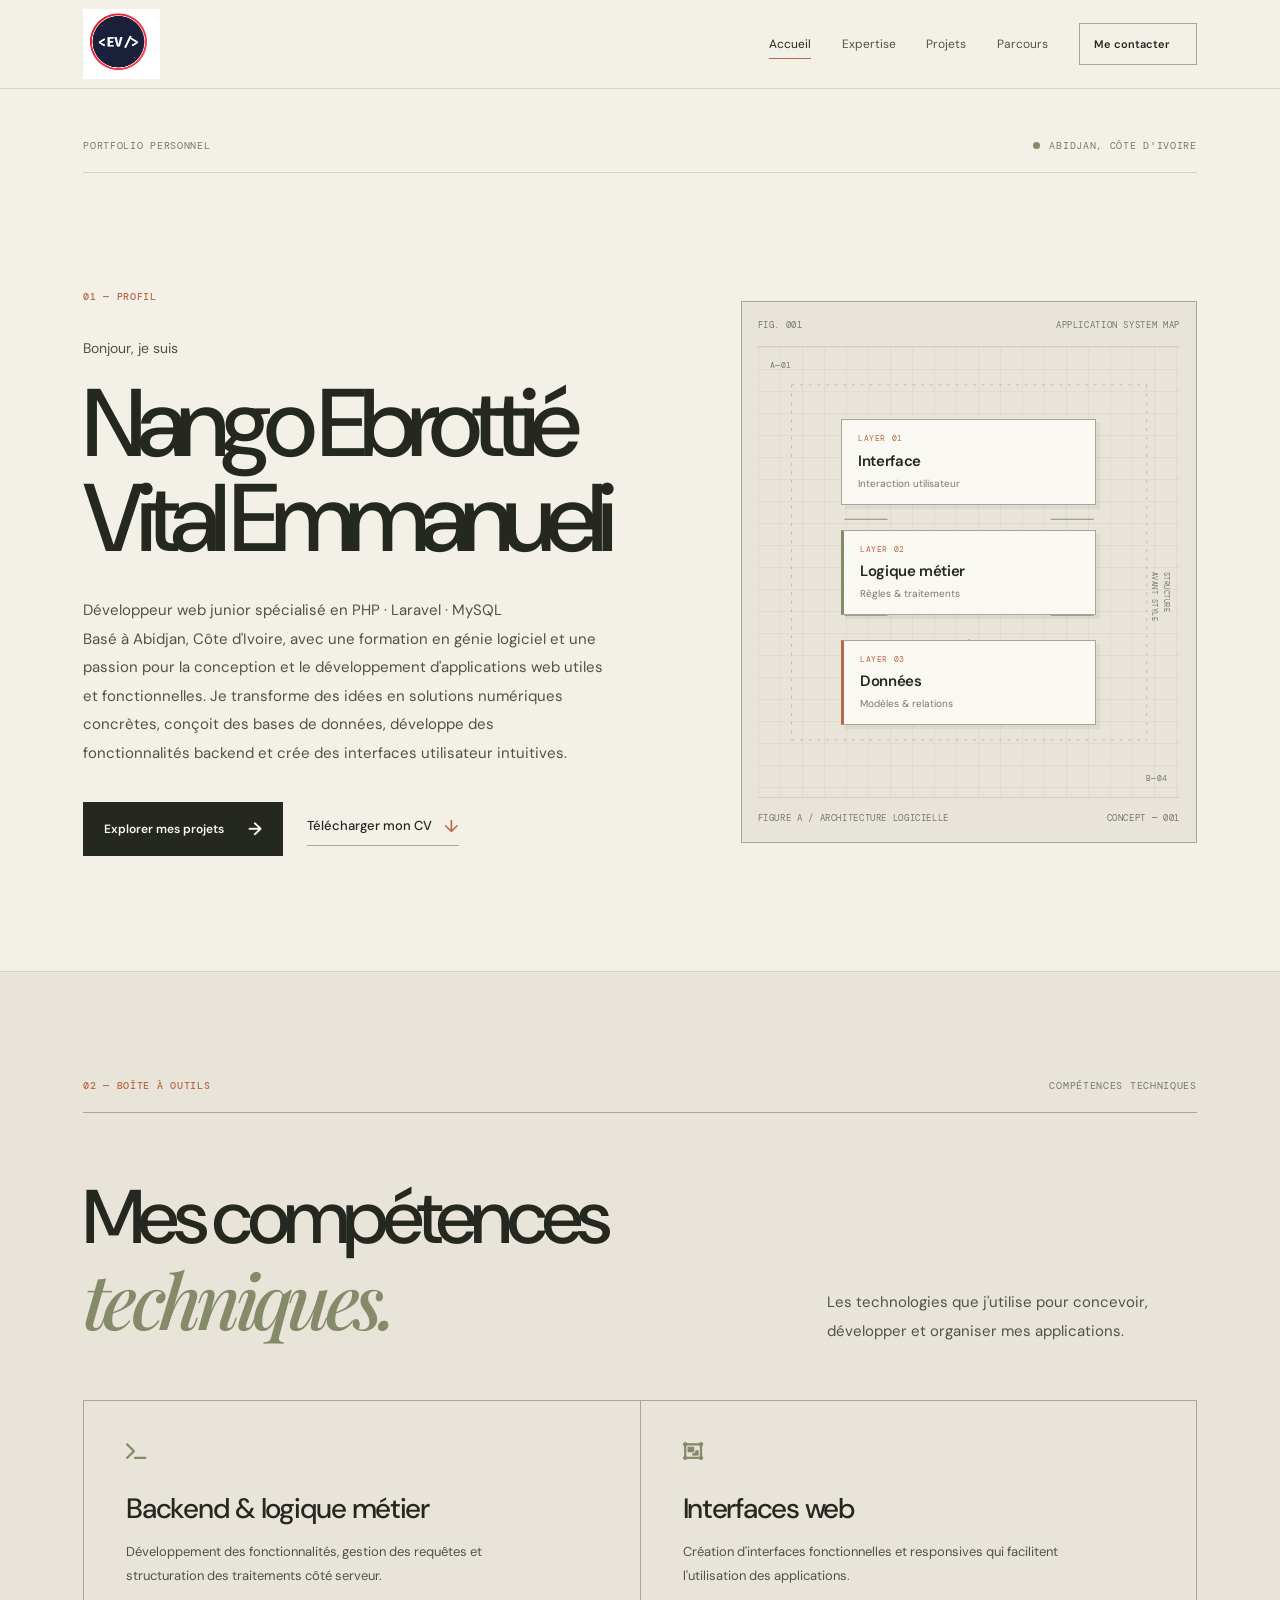
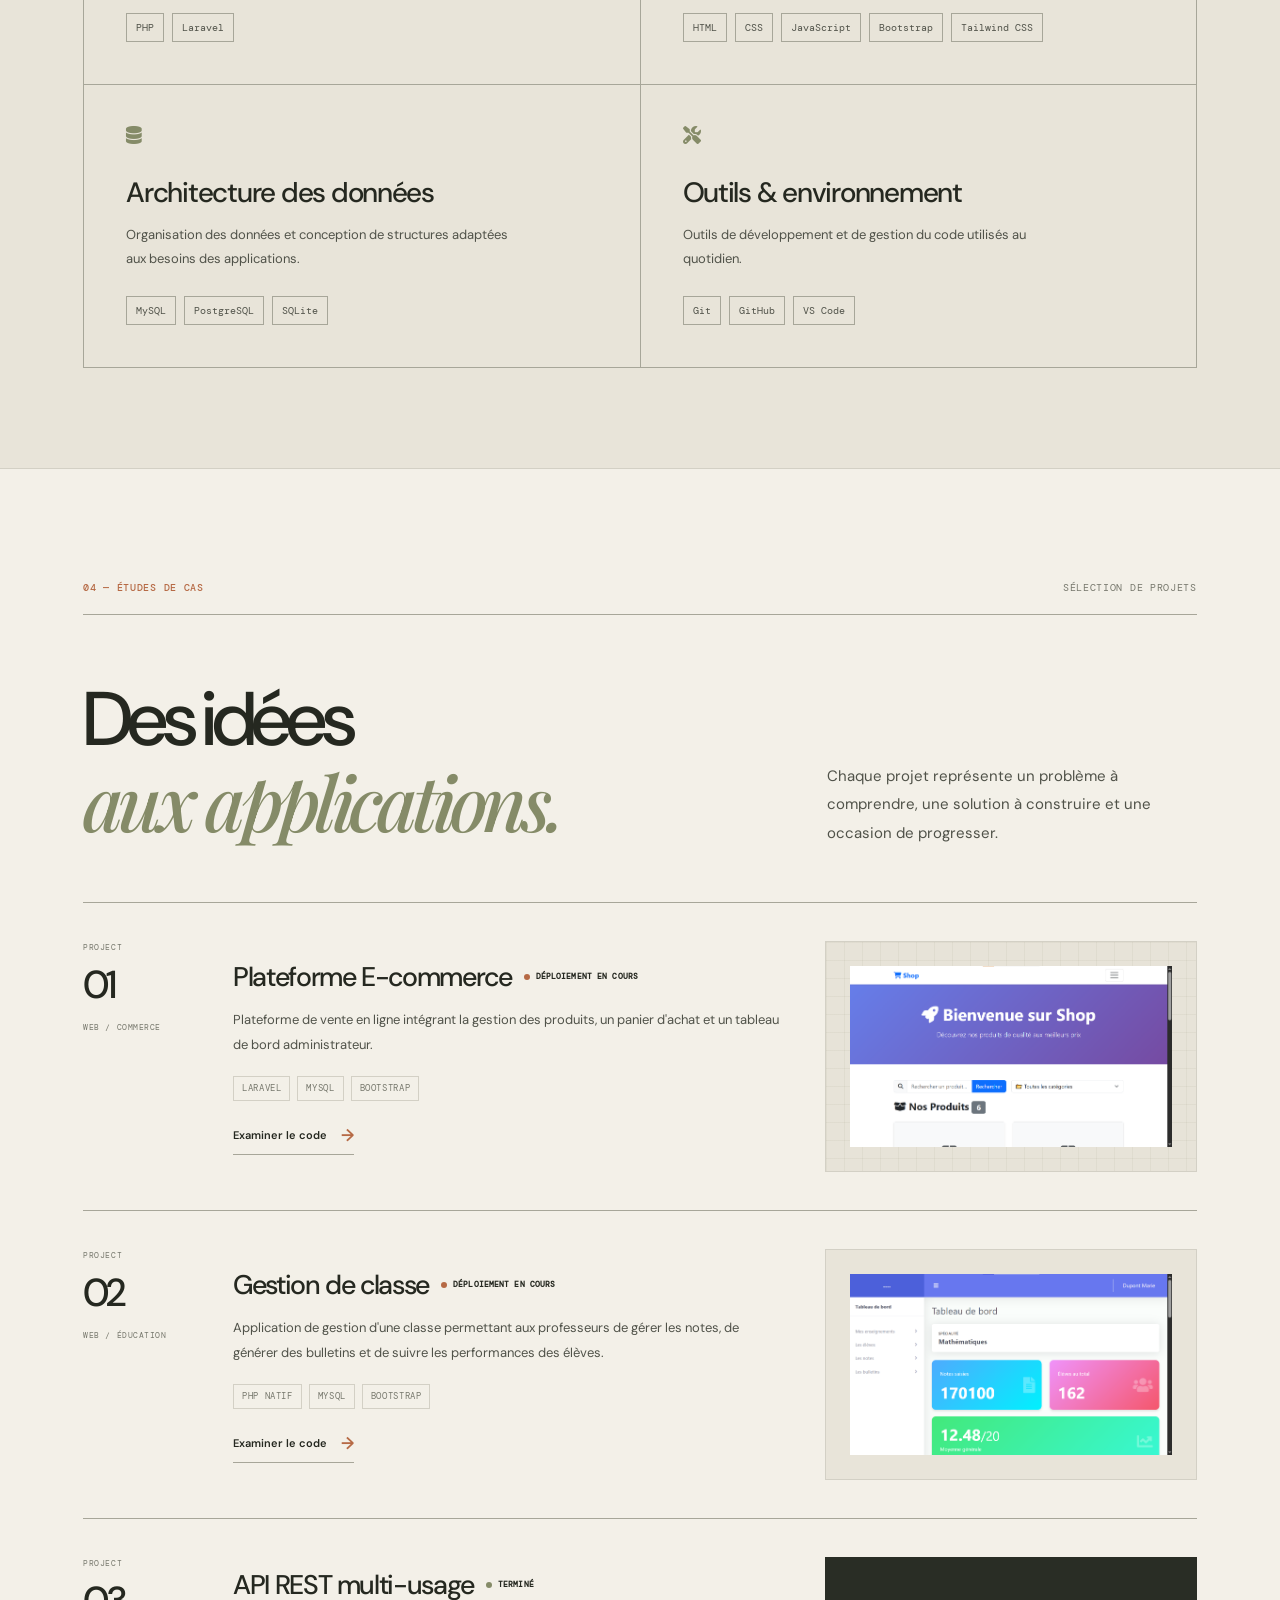
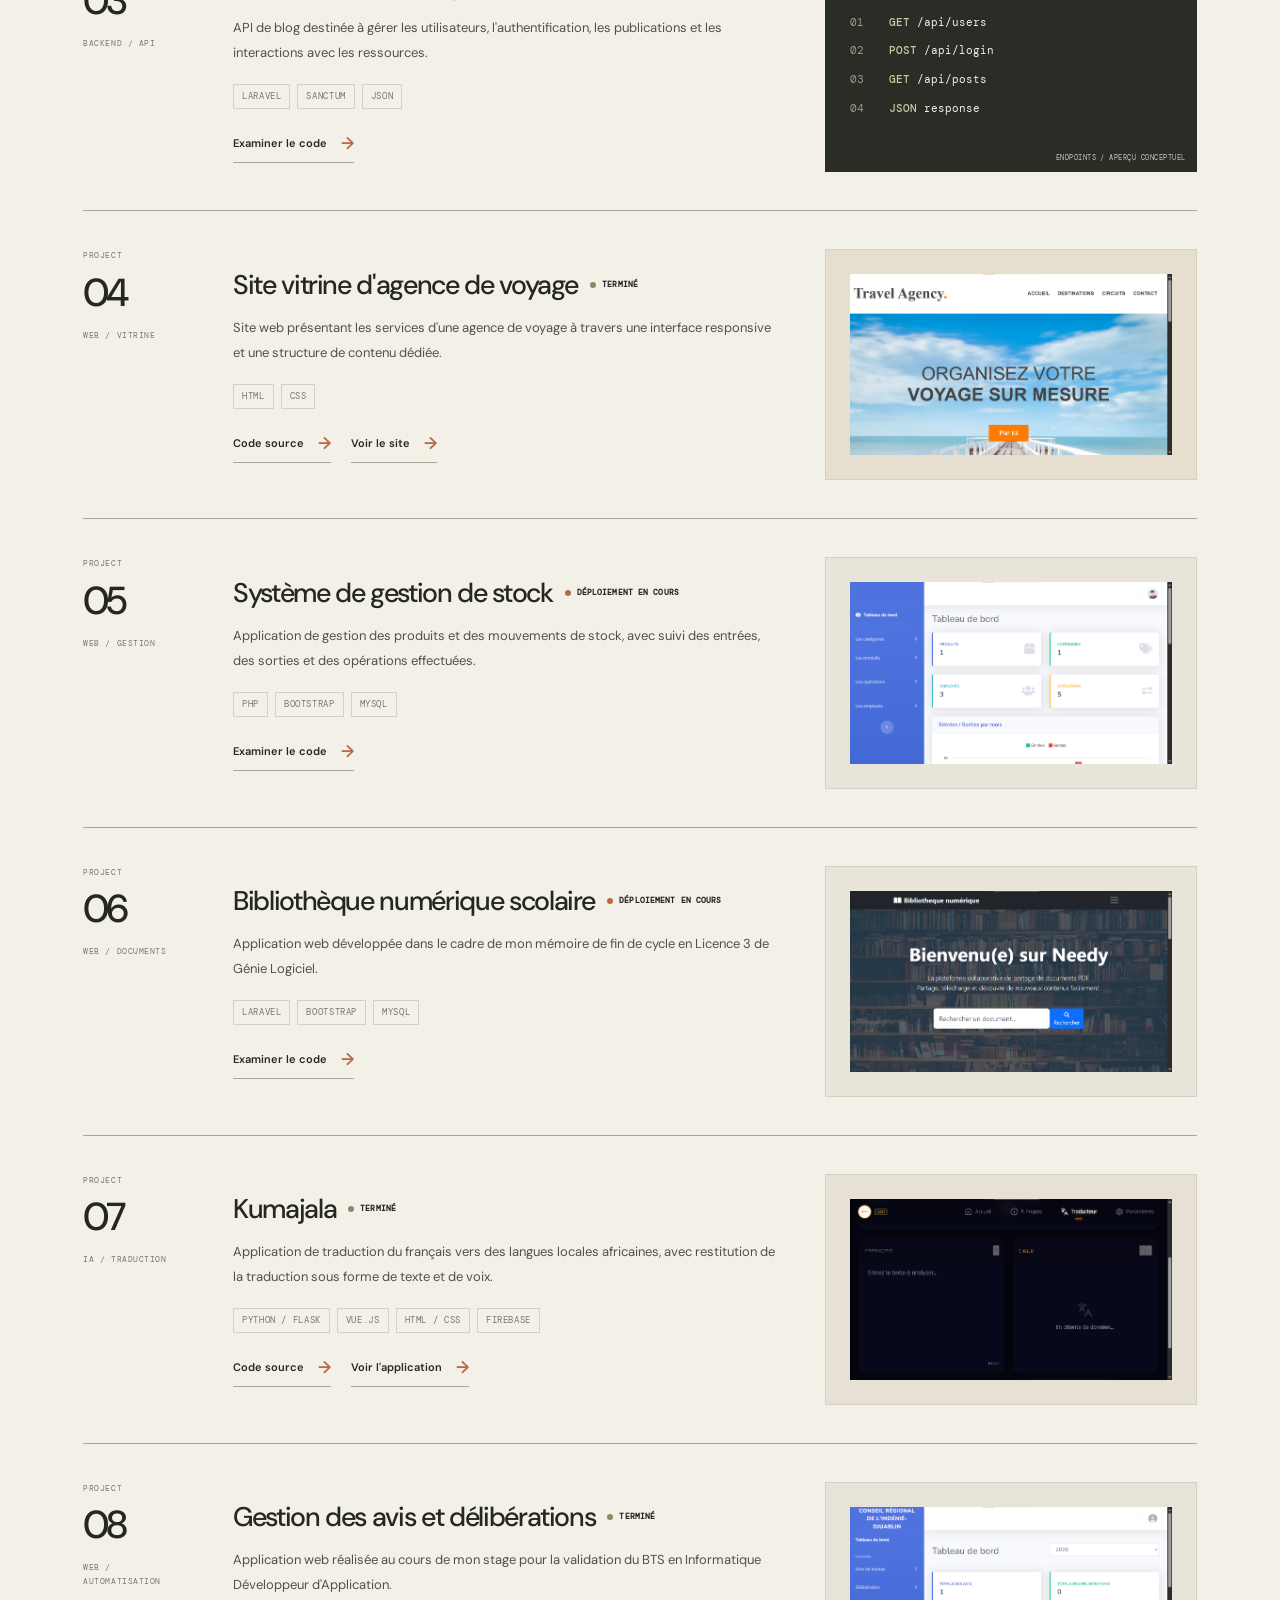
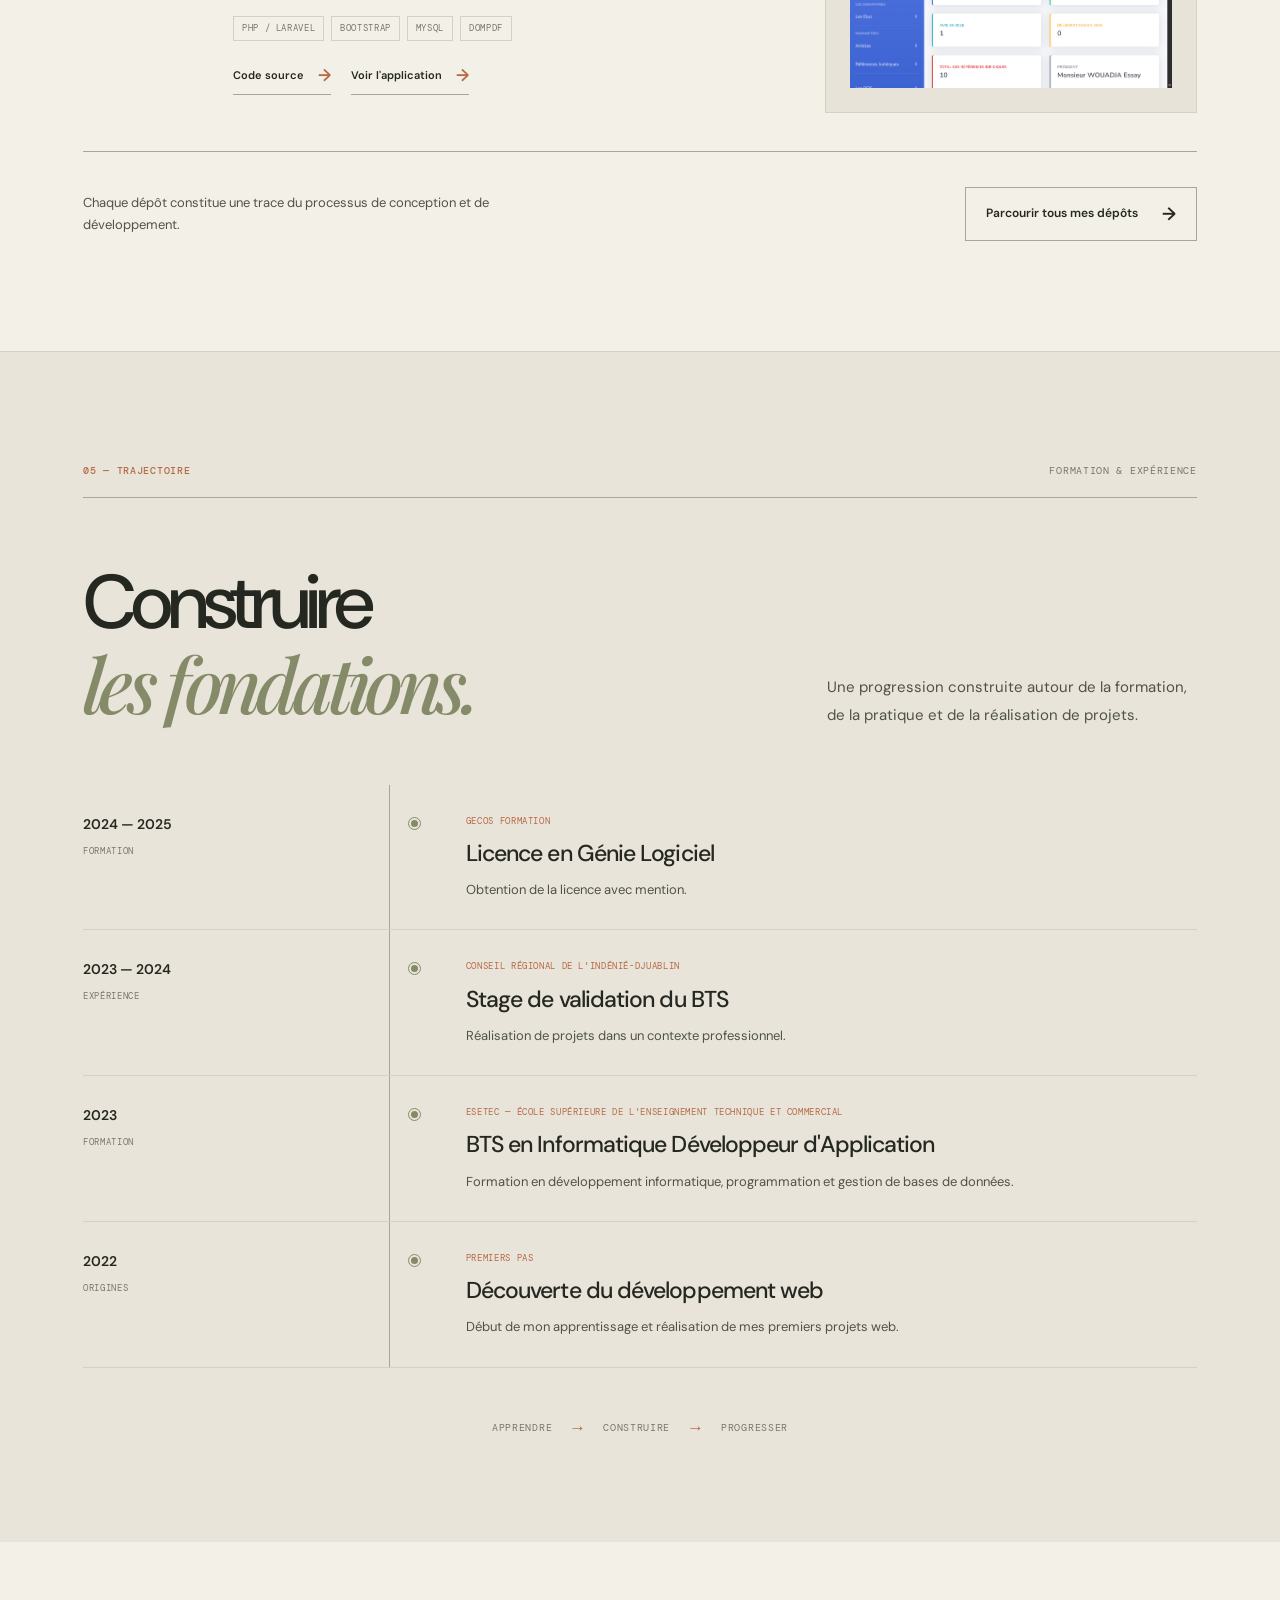
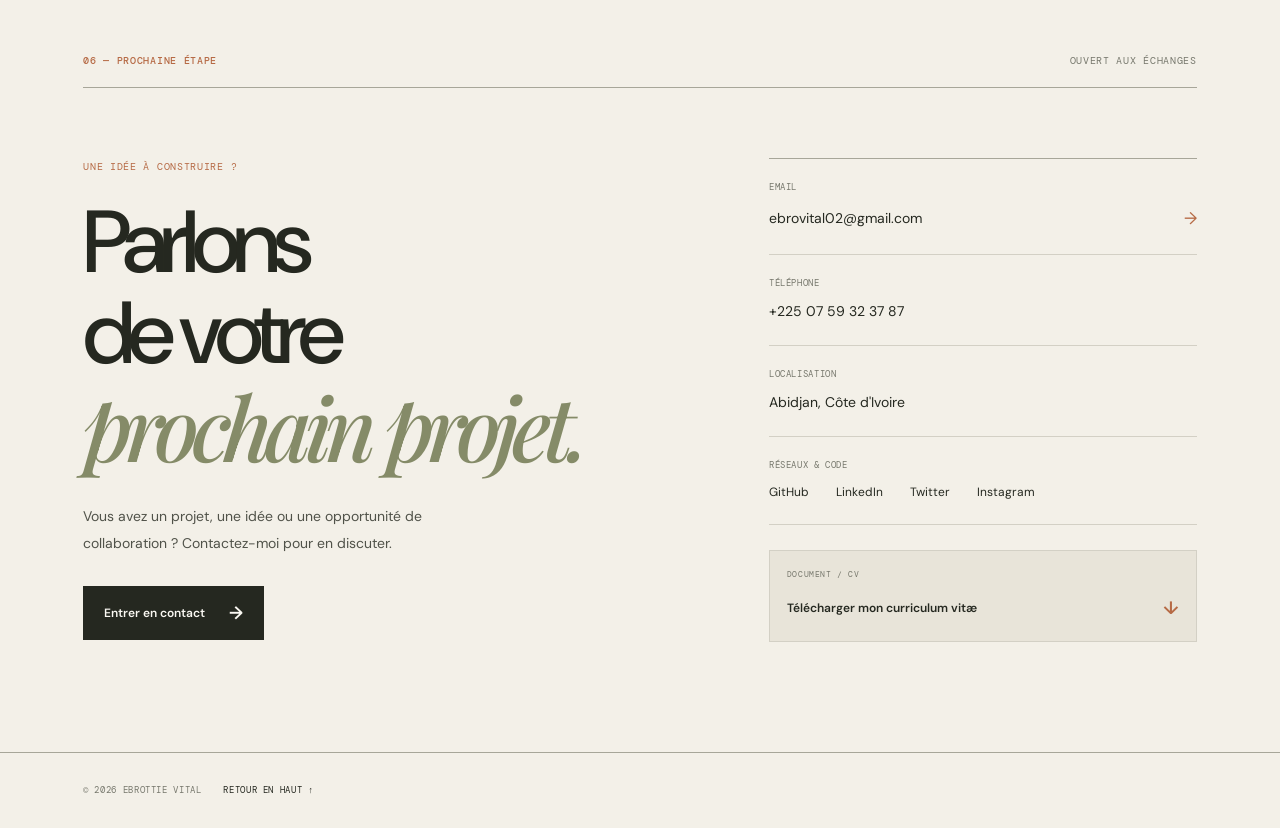
==== commit 036ee0a7: "Fix : remove all arrows" ====
--- a/index.html
+++ b/index.html
@@ -49,7 +49,7 @@
                 <li><a href="#skills" class="nav-link">Expertise</a></li>
                 <li><a href="#projects" class="nav-link">Projets</a></li>
                 <li><a href="#journey" class="nav-link">Parcours</a></li>
-                <li><a href="#contact" class="nav-contact">Me contacter <span>↗</span></a></li>
+                <li><a href="#contact" class="nav-contact">Me contacter <span></span></a></li>
             </ul>
 
         </nav>
@@ -92,7 +92,7 @@
 
                     <div class="hero-actions">
                         <a href="#projects" class="button-primary">
-                            Explorer mes projets <span>↗</span>
+                            Explorer mes projets <span>→</span>
                         </a>
 
                         <a href="Docs/EbroCV.pdf" class="text-link" download>
@@ -433,7 +433,7 @@
                            target="_blank"
                            rel="noopener noreferrer"
                            class="project-link">
-                            Examiner le code <span>↗</span>
+                            Examiner le code <span>→</span>
                         </a>
                     </div>
 
@@ -491,7 +491,7 @@
                            target="_blank"
                            rel="noopener noreferrer"
                            class="project-link">
-                            Examiner le code <span>↗</span>
+                            Examiner le code <span>→</span>
                         </a>
                     </div>
 
@@ -543,7 +543,7 @@
                            target="_blank"
                            rel="noopener noreferrer"
                            class="project-link">
-                            Examiner le code <span>↗</span>
+                            Examiner le code <span>→</span>
                         </a>
                     </div>
 
@@ -597,14 +597,14 @@
                                target="_blank"
                                rel="noopener noreferrer"
                                class="project-link">
-                                Code source <span>↗</span>
+                                Code source <span>→</span>
                             </a>
 
                             <a href="https://travelsiteagency.netlify.app/"
                                target="_blank"
                                rel="noopener noreferrer"
                                class="project-link">
-                                Voir le site <span>↗</span>
+                                Voir le site <span>→</span>
                             </a>
                         </div>
                     </div>
@@ -657,7 +657,7 @@
                            target="_blank"
                            rel="noopener noreferrer"
                            class="project-link">
-                            Examiner le code <span>↗</span>
+                            Examiner le code <span>→</span>
                         </a>
                     </div>
 
@@ -711,7 +711,7 @@
                            target="_blank"
                            rel="noopener noreferrer"
                            class="project-link">
-                            Examiner le code <span>↗</span>
+                            Examiner le code <span>→</span>
                         </a>
                     </div>
 
@@ -762,14 +762,14 @@
                                target="_blank"
                                rel="noopener noreferrer"
                                class="project-link">
-                                Code source <span>↗</span>
+                                Code source <span>→</span>
                             </a>
 
                             <a href="https://kumajala-ten.vercel.app/"
                                target="_blank"
                                rel="noopener noreferrer"
                                class="project-link">
-                                Voir l'application <span>↗</span>
+                                Voir l'application <span>→</span>
                             </a>
                         </div>
                     </div>
@@ -827,14 +827,14 @@
                                target="_blank"
                                rel="noopener noreferrer"
                                class="project-link">
-                                Code source <span>↗</span>
+                                Code source <span>→</span>
                             </a>
 
                             <a href="https://stageapp-production.up.railway.app/"
                                target="_blank"
                                rel="noopener noreferrer"
                                class="project-link">
-                                Voir l'application <span>↗</span>
+                                Voir l'application <span>→</span>
                             </a>
                         </div>
                     </div>
@@ -867,7 +867,7 @@
                    target="_blank"
                    rel="noopener noreferrer"
                    class="button-secondary">
-                    Parcourir tous mes dépôts <span>↗</span>
+                    Parcourir tous mes dépôts <span>→</span>
                 </a>
             </div>
 
@@ -1015,7 +1015,7 @@
 
                     <a href="mailto:ebrovital02@gmail.com"
                        class="button-primary">
-                        Entrer en contact <span>↗</span>
+                        Entrer en contact <span>→</span>
                     </a>
                 </div>
 
@@ -1025,7 +1025,7 @@
                     <div class="contact-detail">
                         <span class="detail-label">EMAIL</span>
                         <a href="mailto:ebrovital02@gmail.com">
-                            ebrovital02@gmail.com <span>↗</span>
+                            ebrovital02@gmail.com <span>→</span>
                         </a>
                     </div>
 
@@ -1048,25 +1048,25 @@
                             <a href="https://github.com/EbroVital"
                                target="_blank"
                                rel="noopener noreferrer">
-                                GitHub <span>↗</span>
+                                GitHub <span></span>
                             </a>
 
                             <a href="https://www.linkedin.com/in/emmanueli-vital-56a2b2389/"
                                target="_blank"
                                rel="noopener noreferrer">
-                                LinkedIn <span>↗</span>
+                                LinkedIn <span></span>
                             </a>
 
-                            <!-- <a href="https://x.com/Vitvl_08"
+                             <a href="https://x.com/Vitvl_08"
                                target="_blank"
                                rel="noopener noreferrer">
-                                X <span>↗</span>
-                            </a> -->
+                                Twitter <span></span>
+                            </a> 
 
                             <a href="https://www.instagram.com/its_Vitvl/"
                                target="_blank"
                                rel="noopener noreferrer">
-                                Instagram <span>↗</span>
+                                Instagram <span></span>
                             </a>
                         </div>
                     </div>
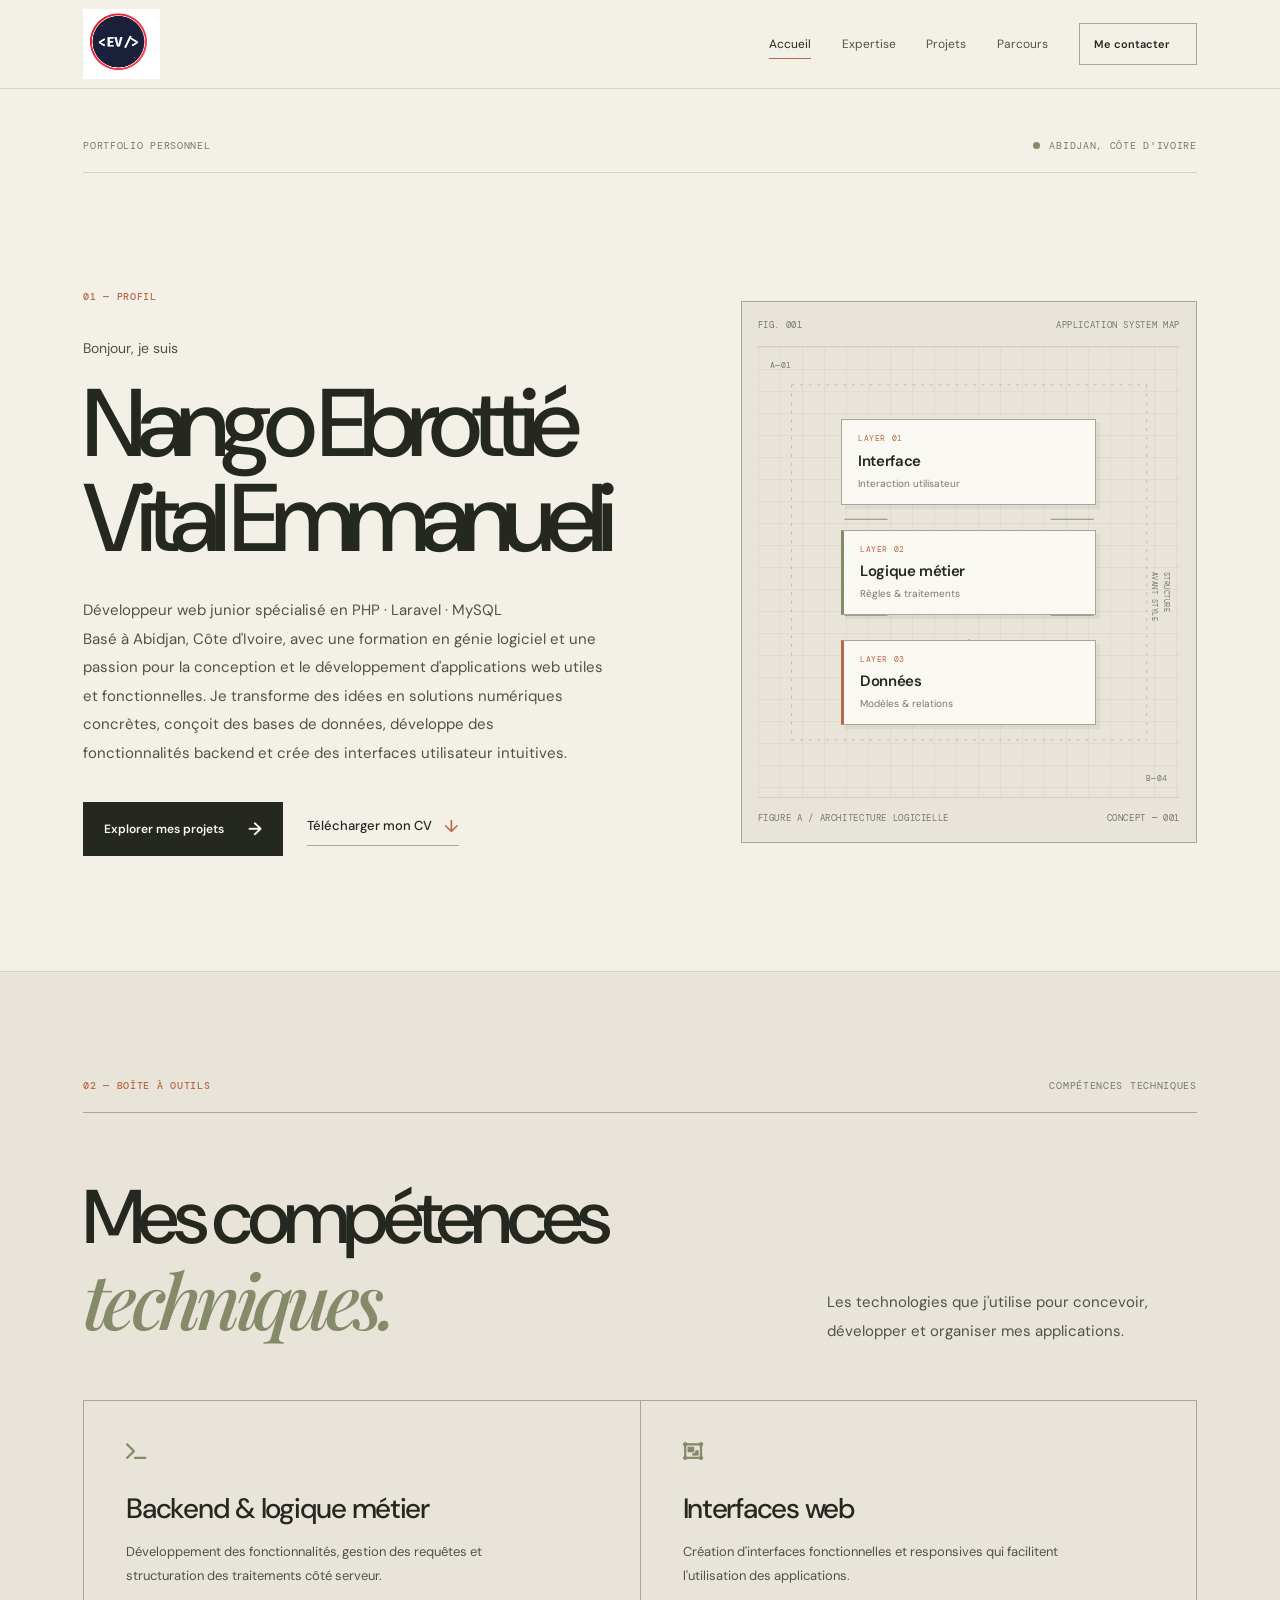
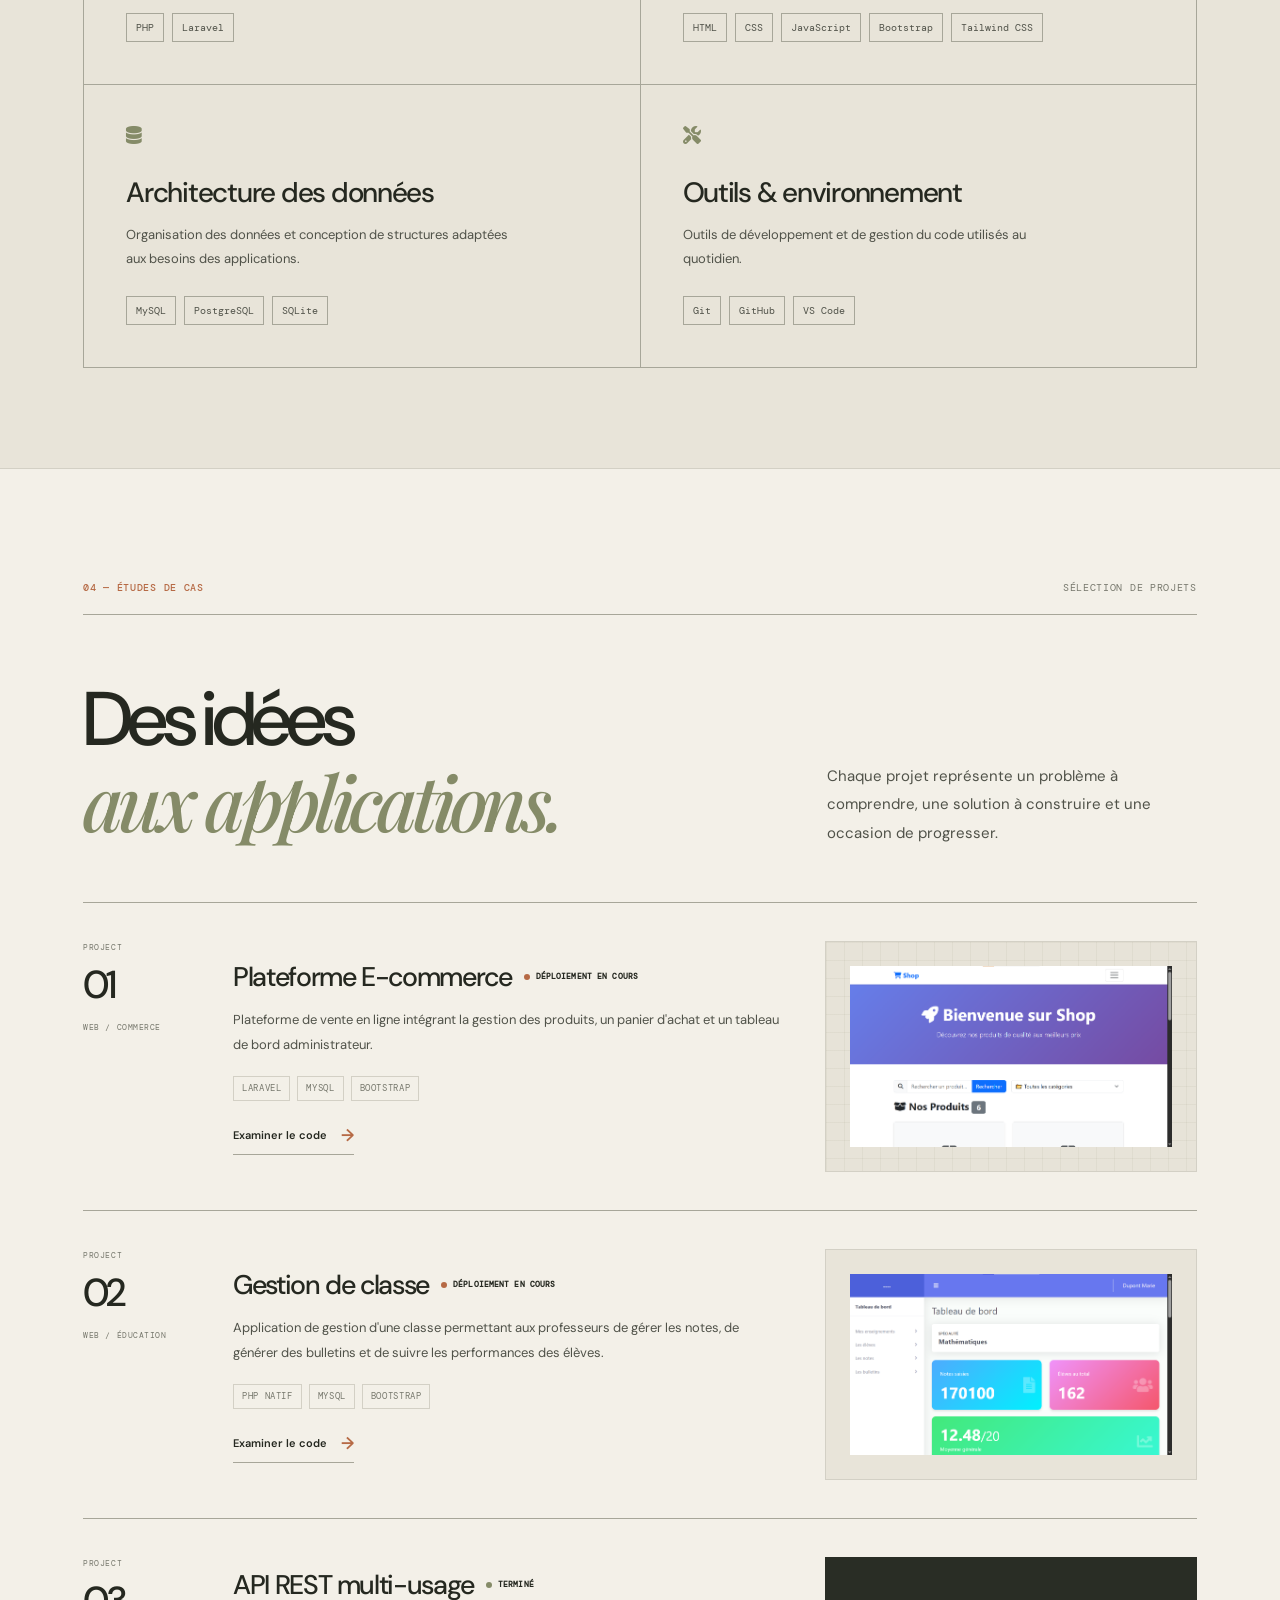
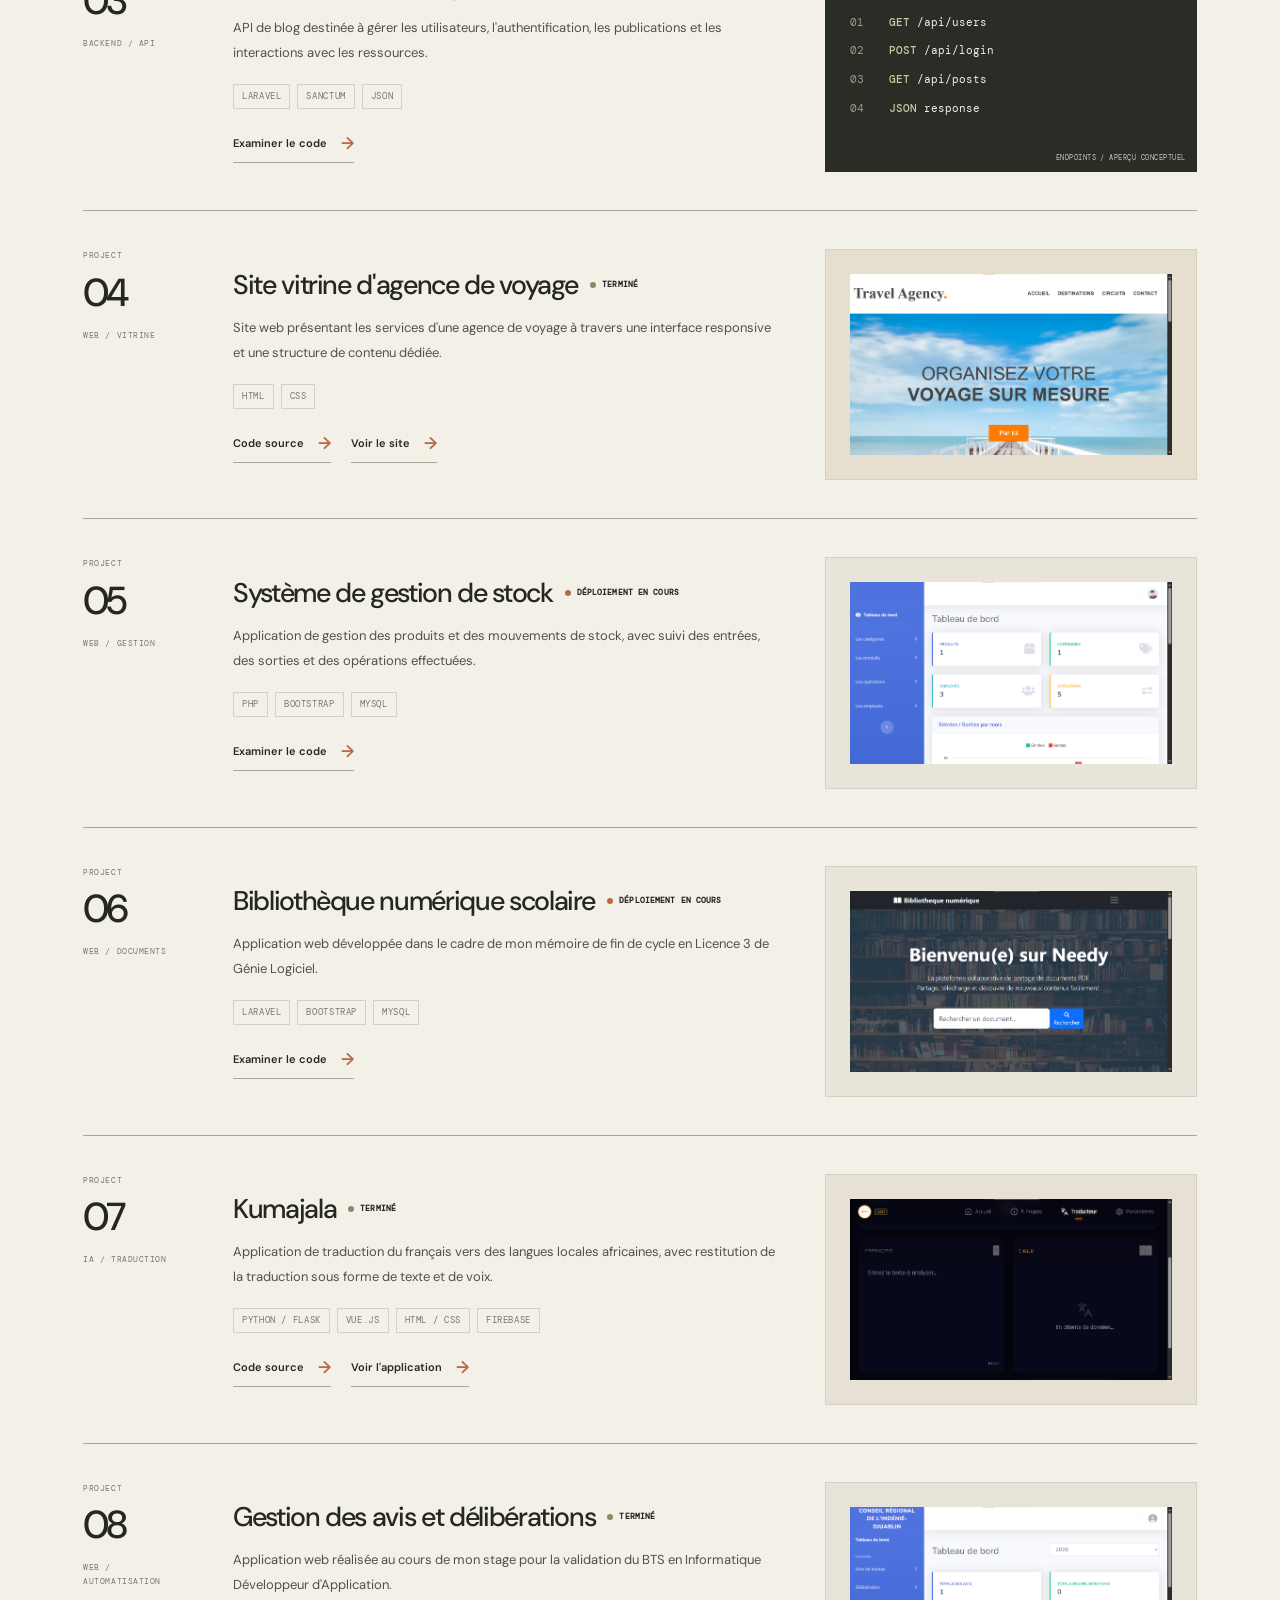
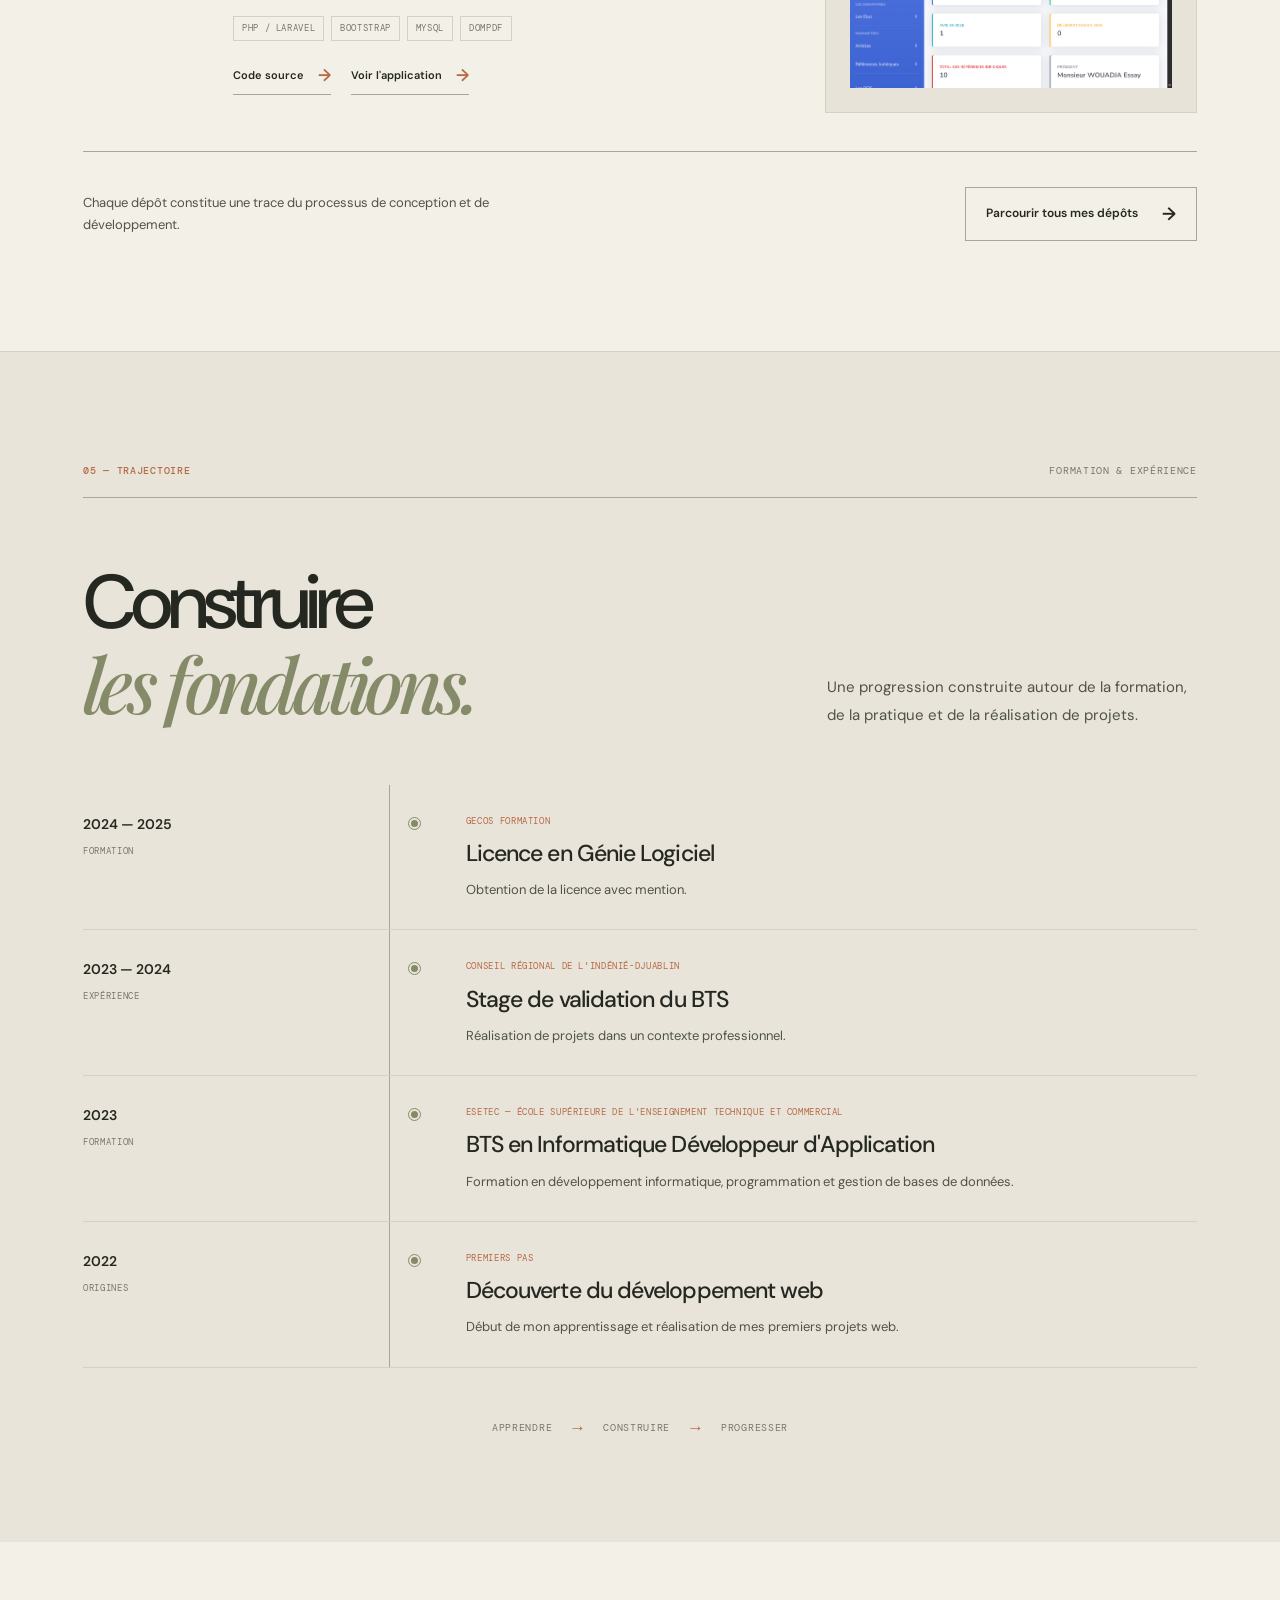
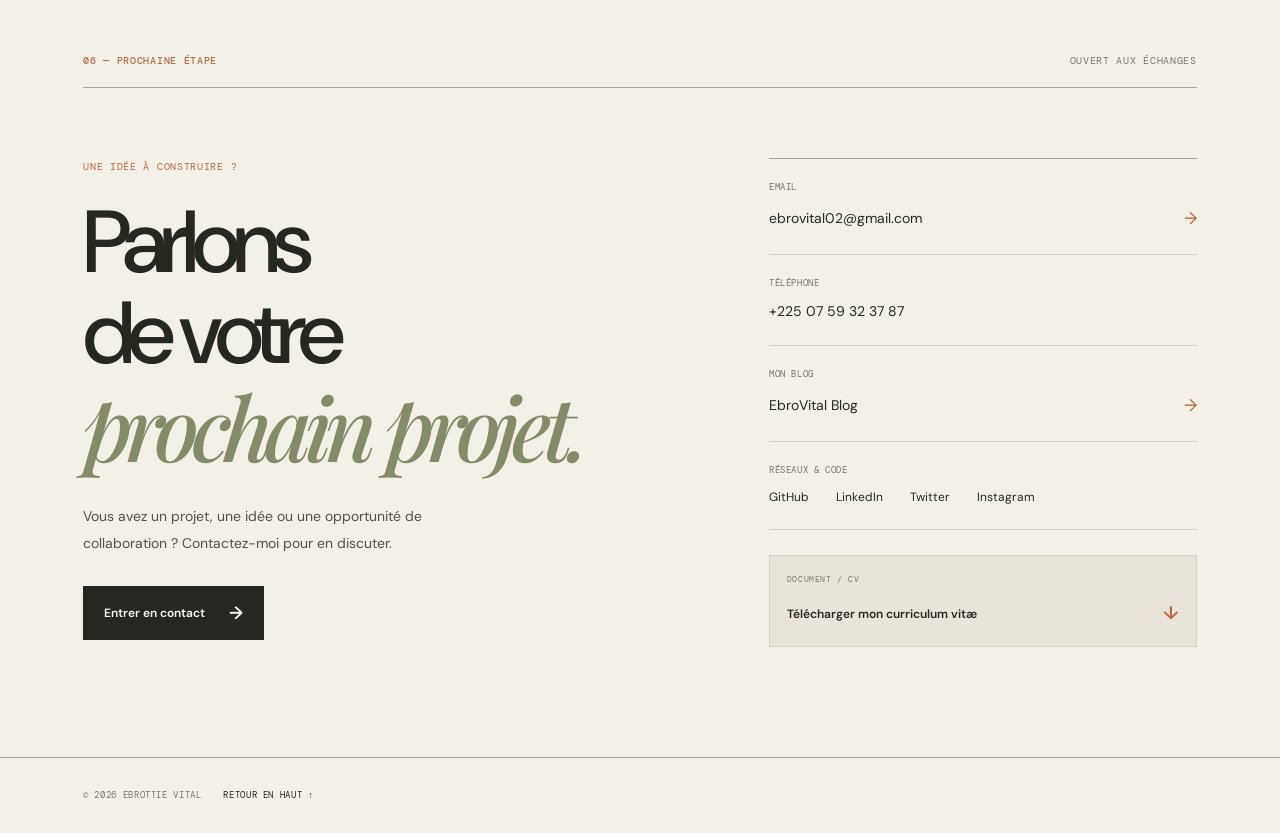
==== commit 59dec652: "Adding blog website" ====
--- a/index.html
+++ b/index.html
@@ -1037,8 +1037,12 @@
                     </div>
 
                     <div class="contact-detail">
-                        <span class="detail-label">LOCALISATION</span>
-                        <p>Abidjan, Côte d'Ivoire</p>
+                        <span class="detail-label">MON BLOG</span>
+                        <a href="https://ebrovitalblog.up.railway.app/"
+                            target="_blank"
+                               rel="noopener noreferrer">
+                            EbroVital Blog <span>→</span>
+                        </a> 
                     </div>
 
                     <div class="contact-detail">
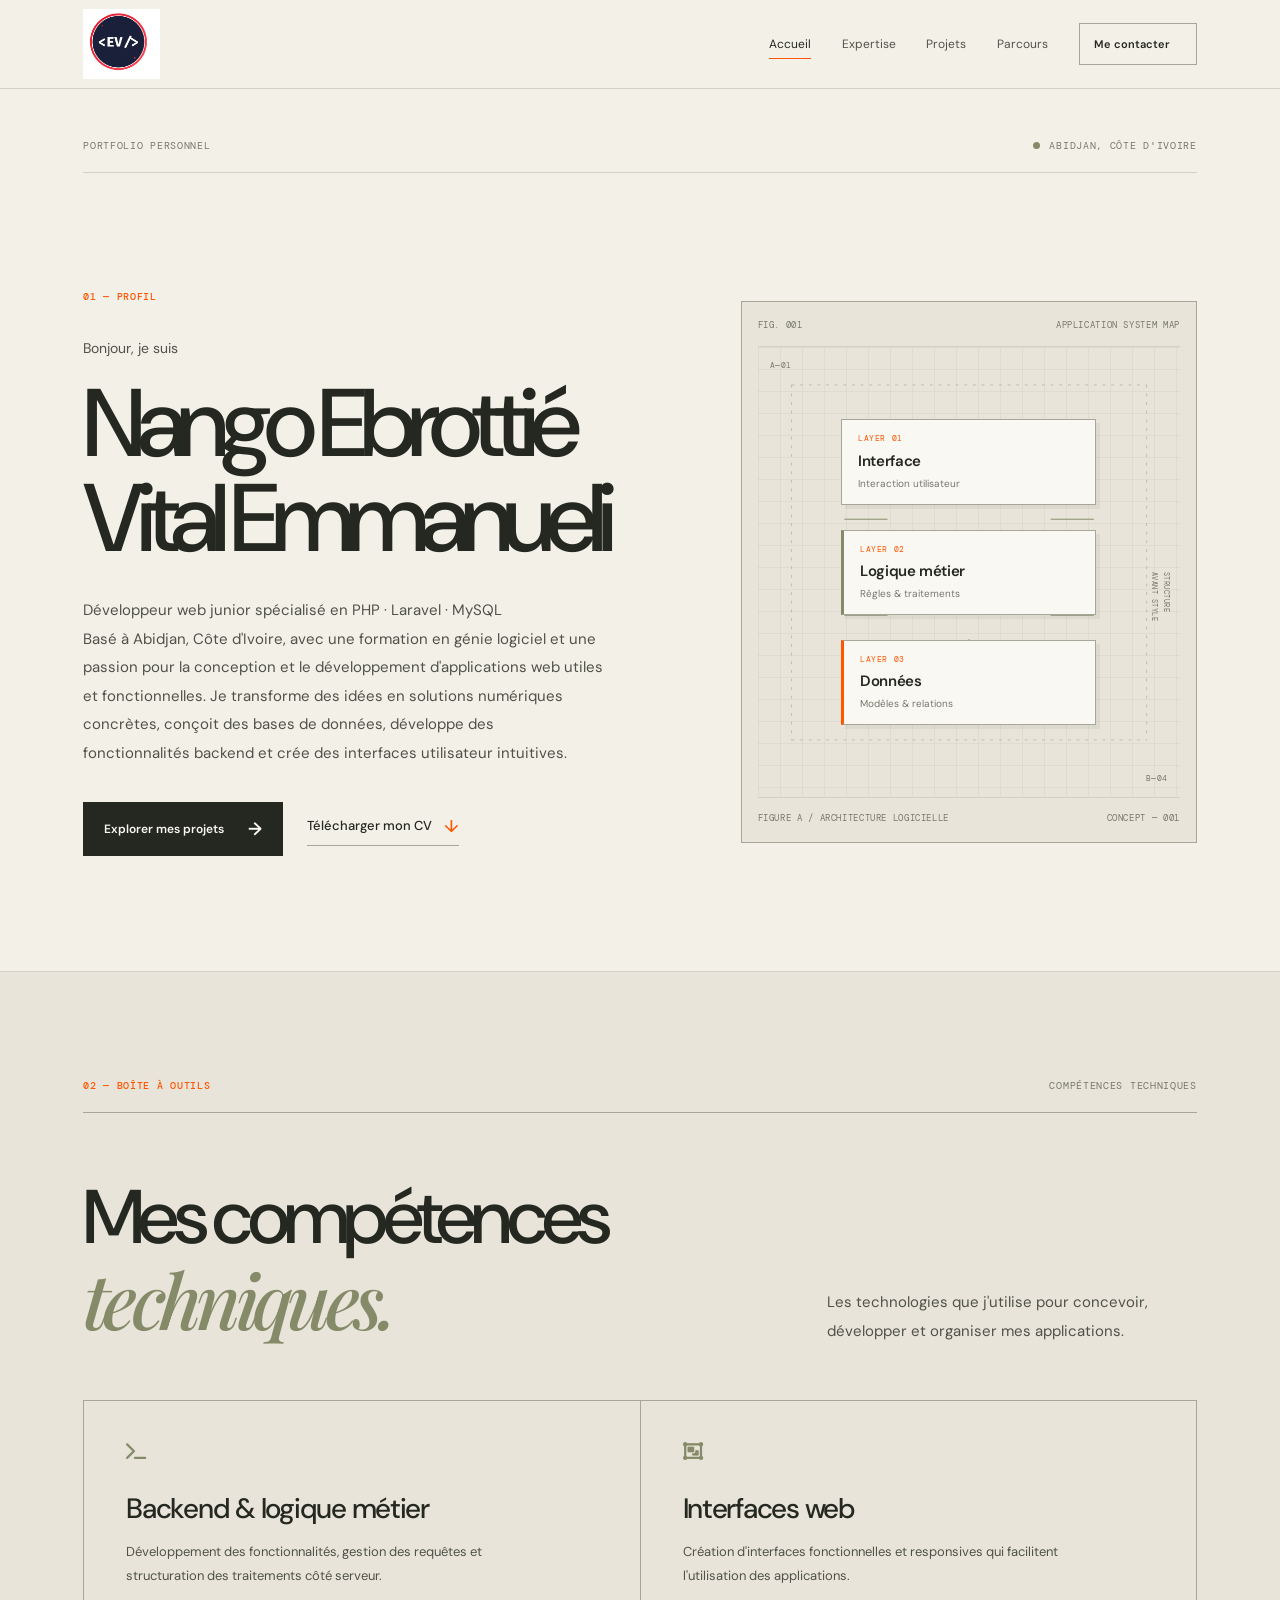
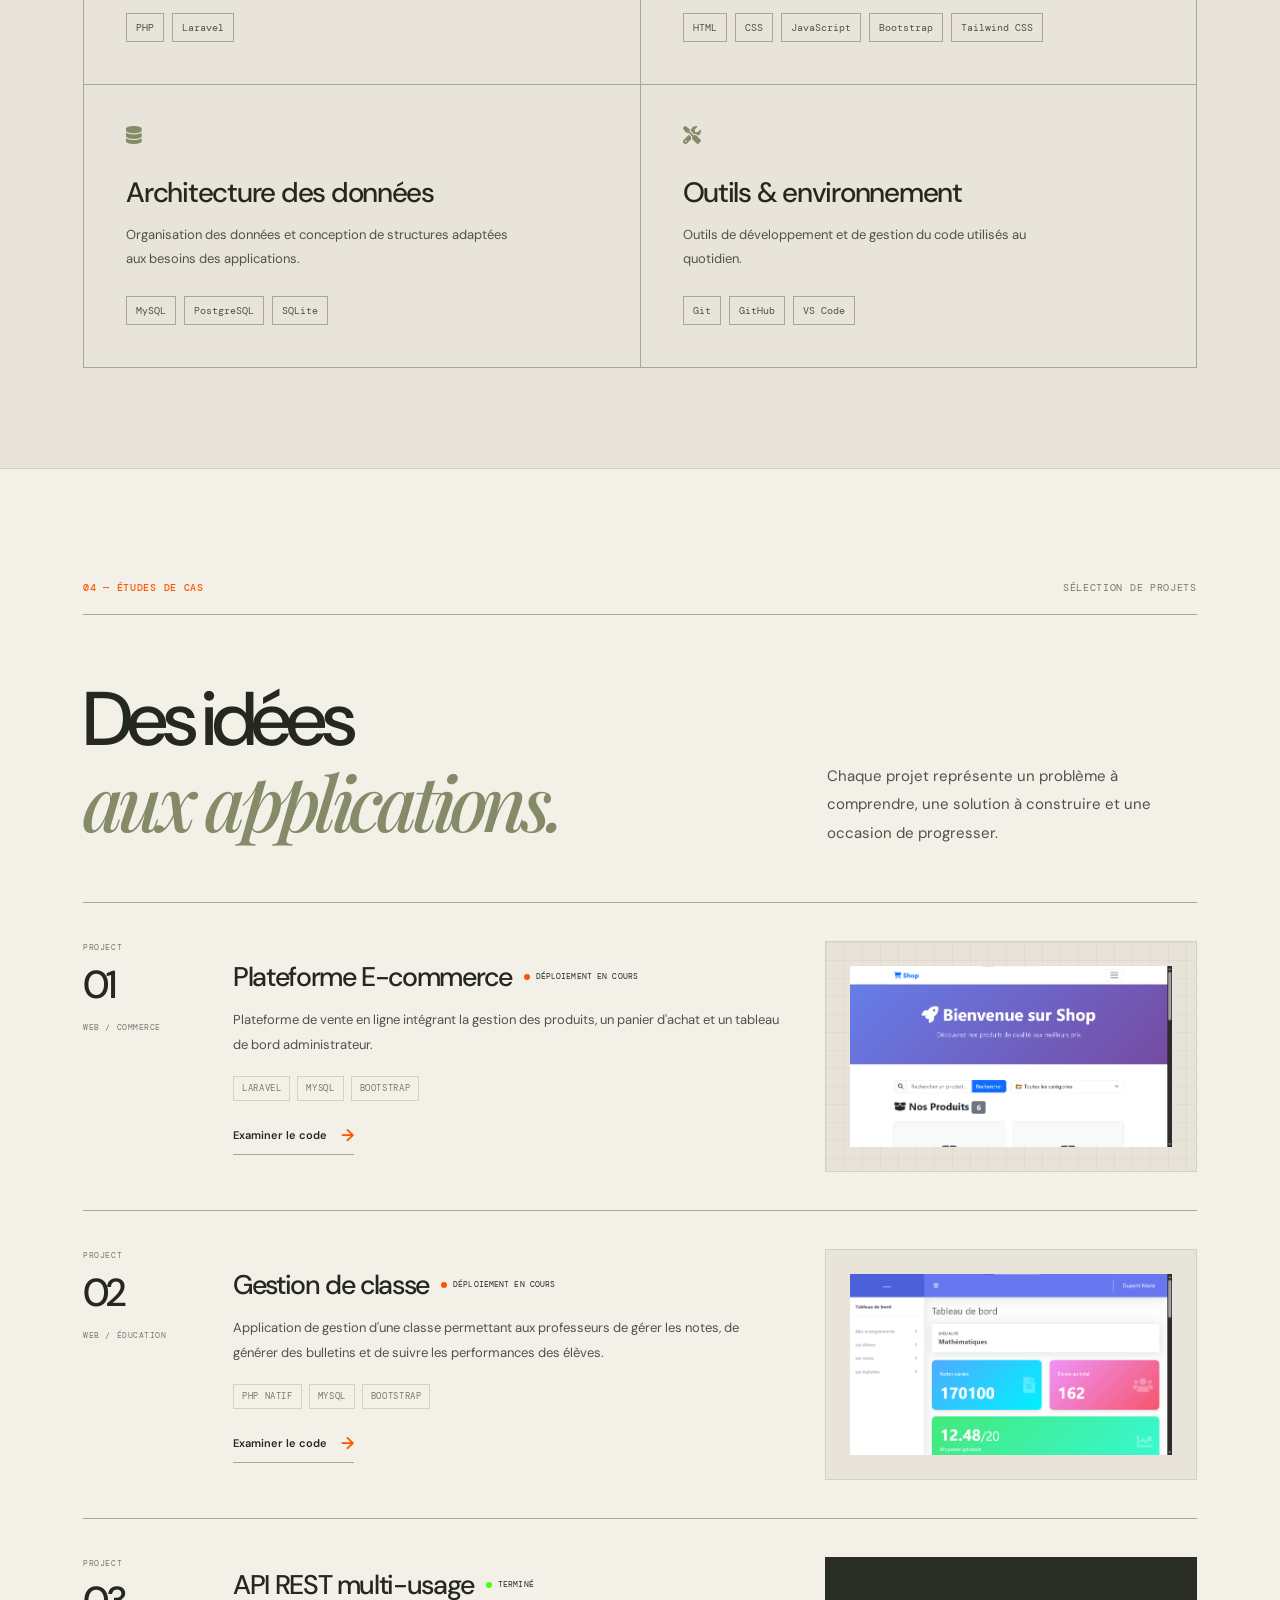
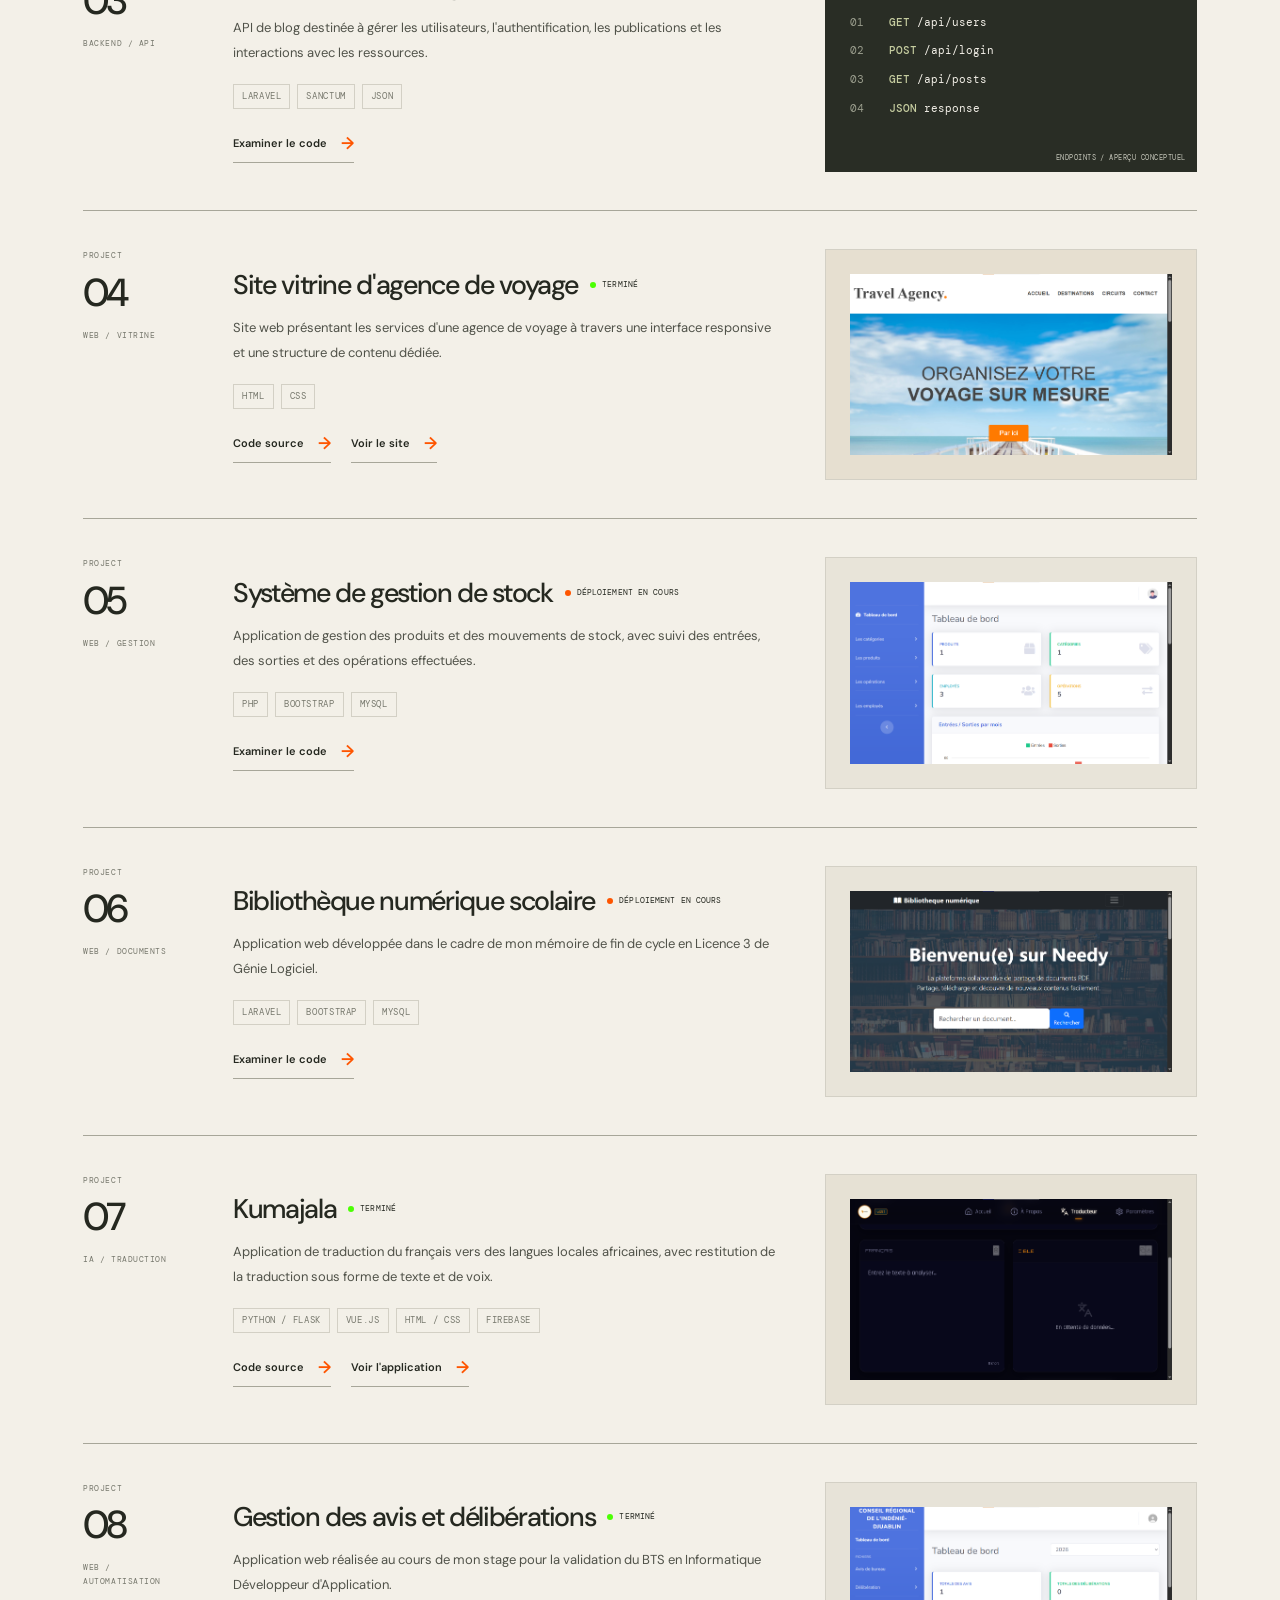
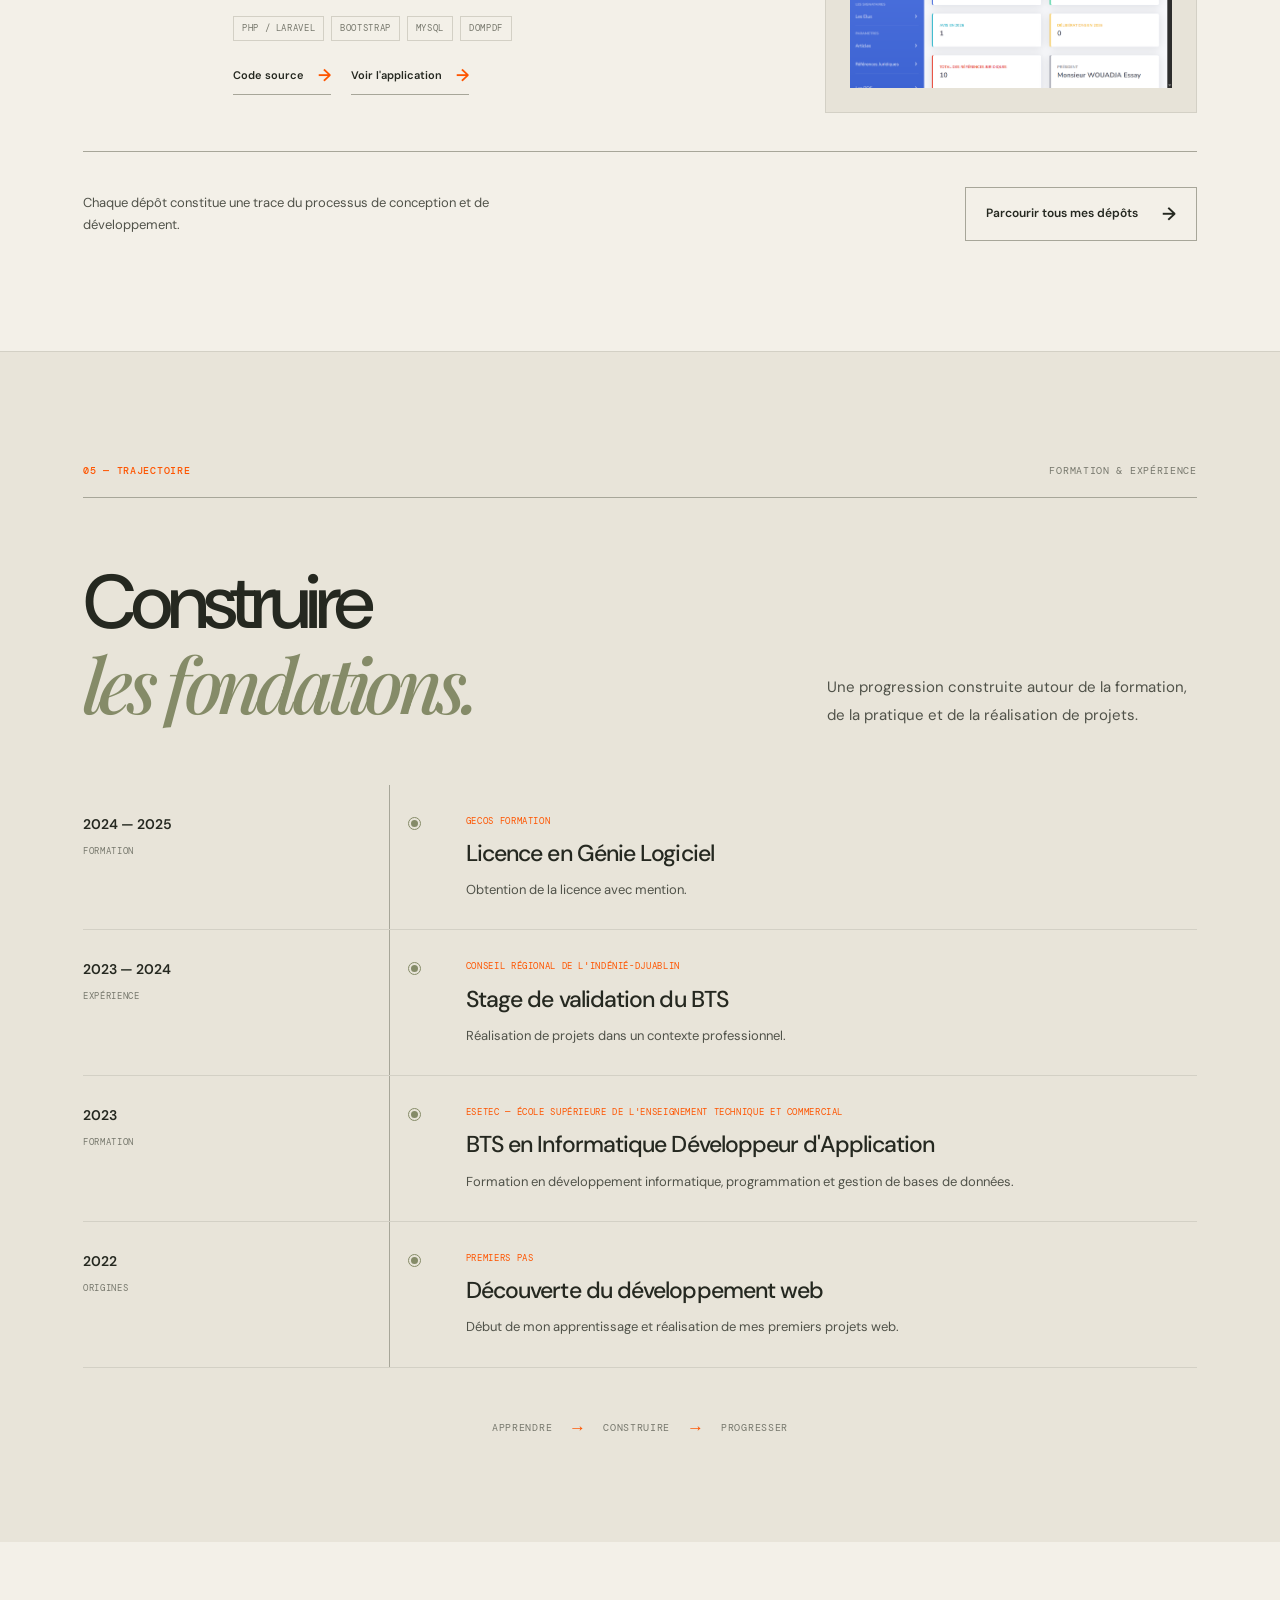
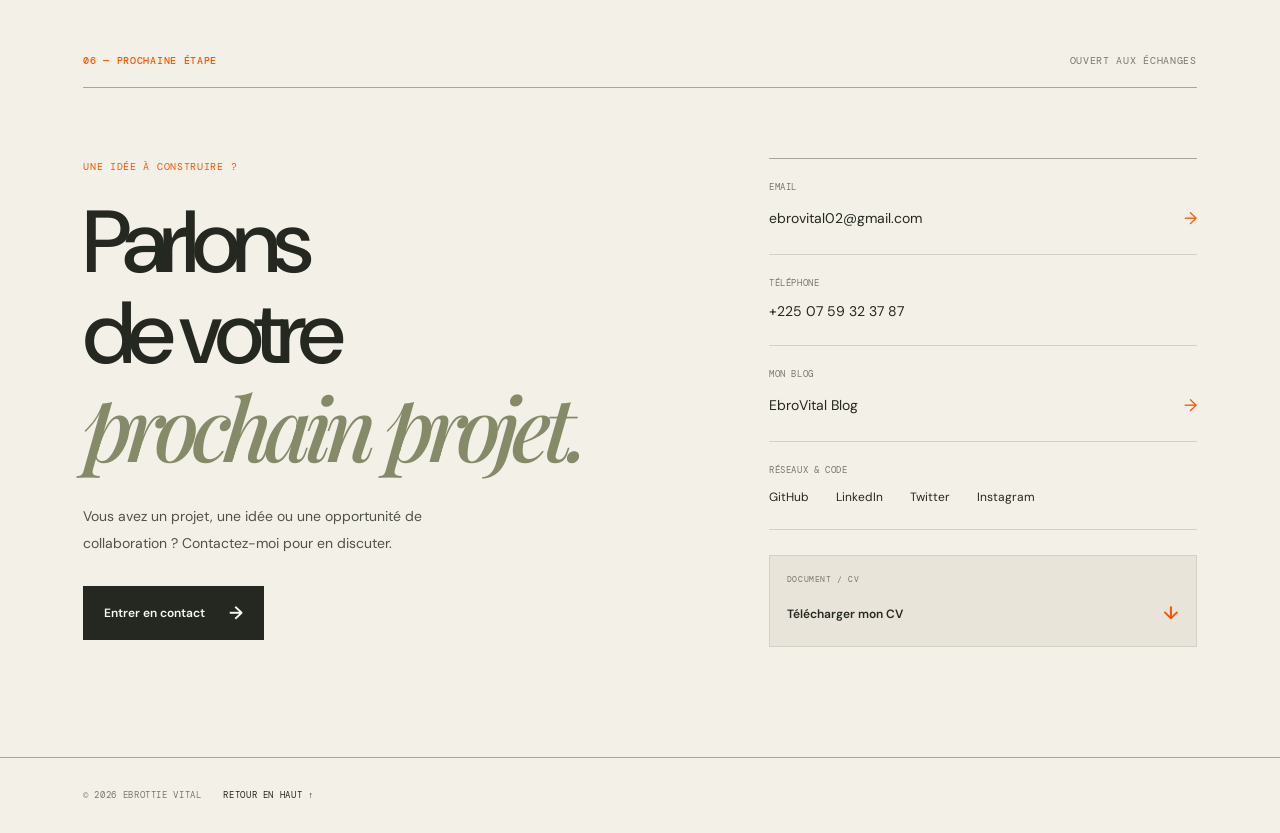
==== commit 89b3d4a5: "Fix : status progress colors" ====
--- a/index.html
+++ b/index.html
@@ -1078,7 +1078,7 @@
                     <div class="contact-cv">
                         <span>DOCUMENT / CV</span>
                         <a href="Docs/EbroCV.pdf" download>
-                            Télécharger mon curriculum vitæ <span>↓</span>
+                            Télécharger mon CV <span>↓</span>
                         </a>
                     </div>
 
--- a/style.css
+++ b/style.css
@@ -15,8 +15,9 @@
     --ink-muted: #77786D;
 
     --olive: #858B68;
+    --olive1: #4bff04;
     --olive-light: #DCE0CE;
-    --terracotta: #B66A45;
+    --terracotta: #fe5500;
     --terracotta-light: #EAD6C8;
 
     --line: #D3D0C5;
@@ -907,7 +908,7 @@
     align-items: center;
     gap: 6px;
     font-size: 8px;
-    font-weight: bold;
+    /* font-weight: bold; */
     letter-spacing: 0.015em;
     white-space: nowrap;
 }
@@ -923,7 +924,7 @@
 }
 
 .status-complete > span {
-    background: var(--olive);
+    background: var(--olive1);
 }
 
 .project-main > p {
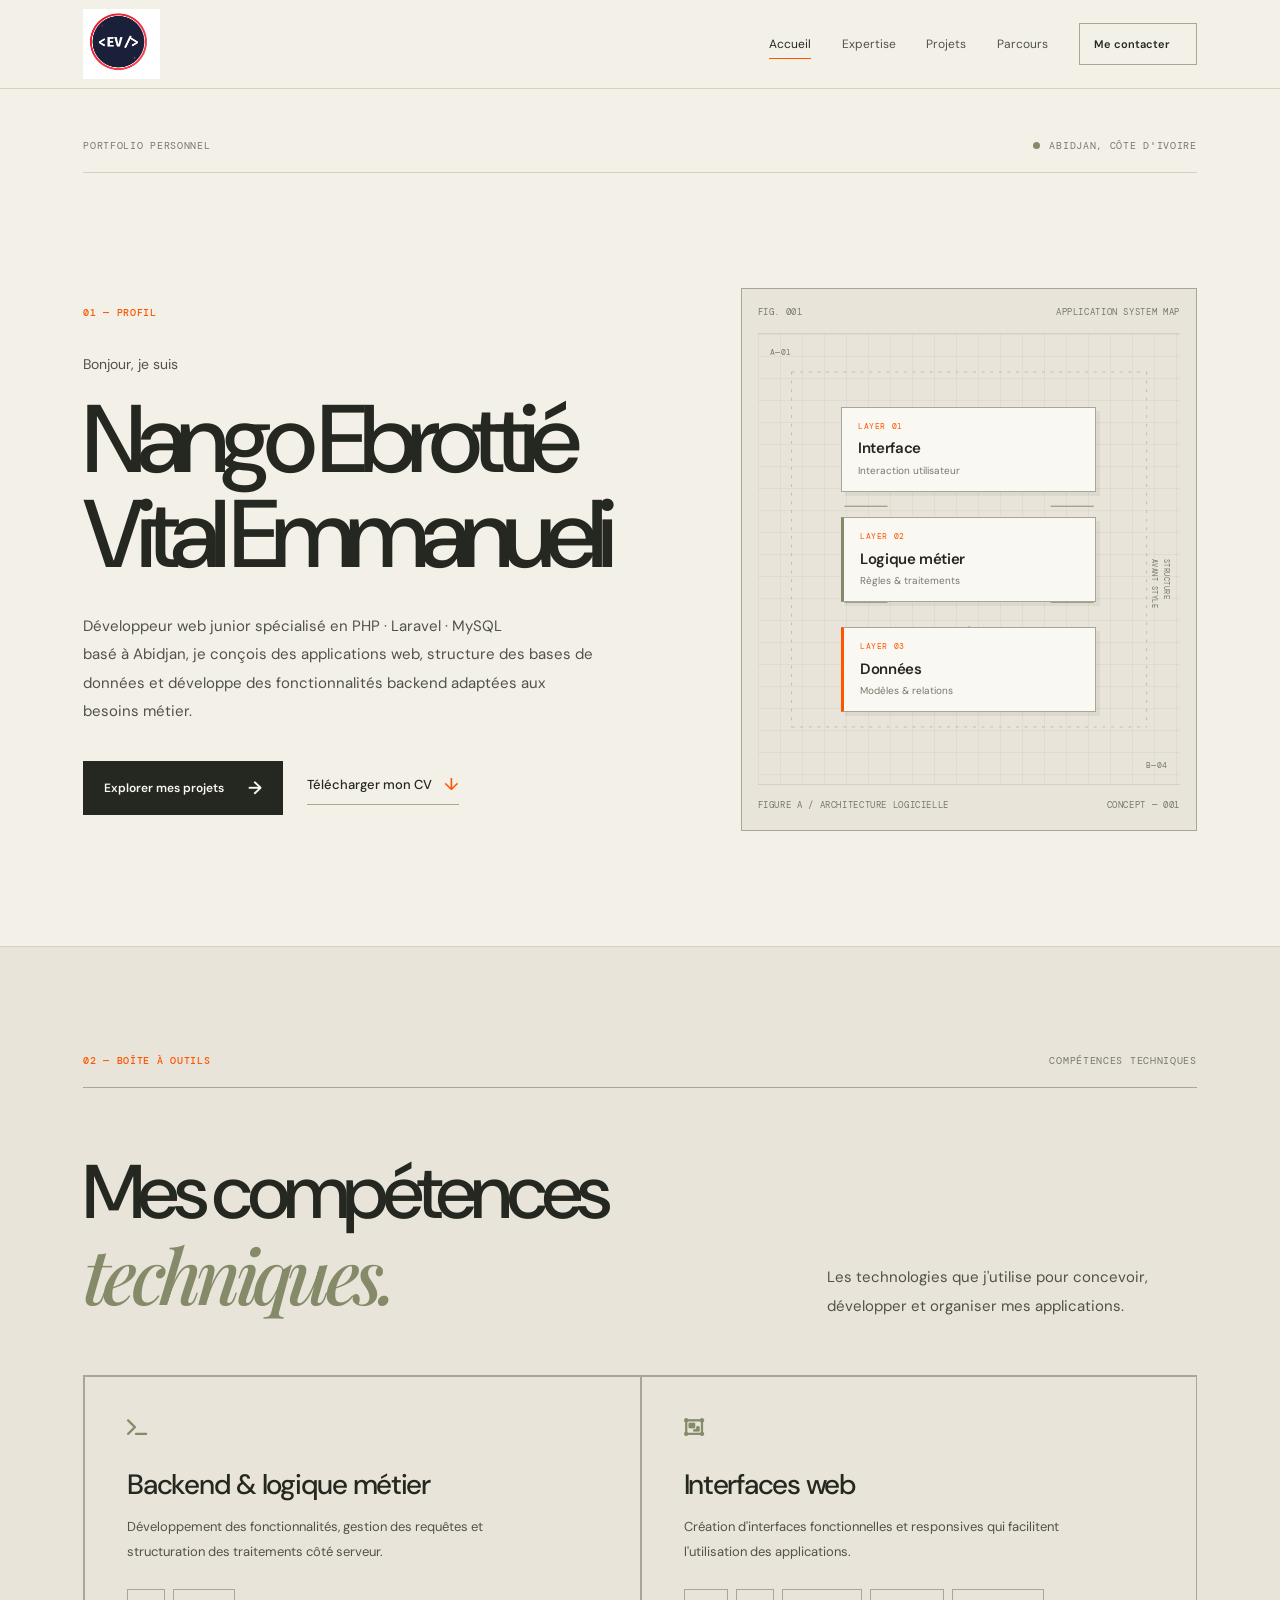
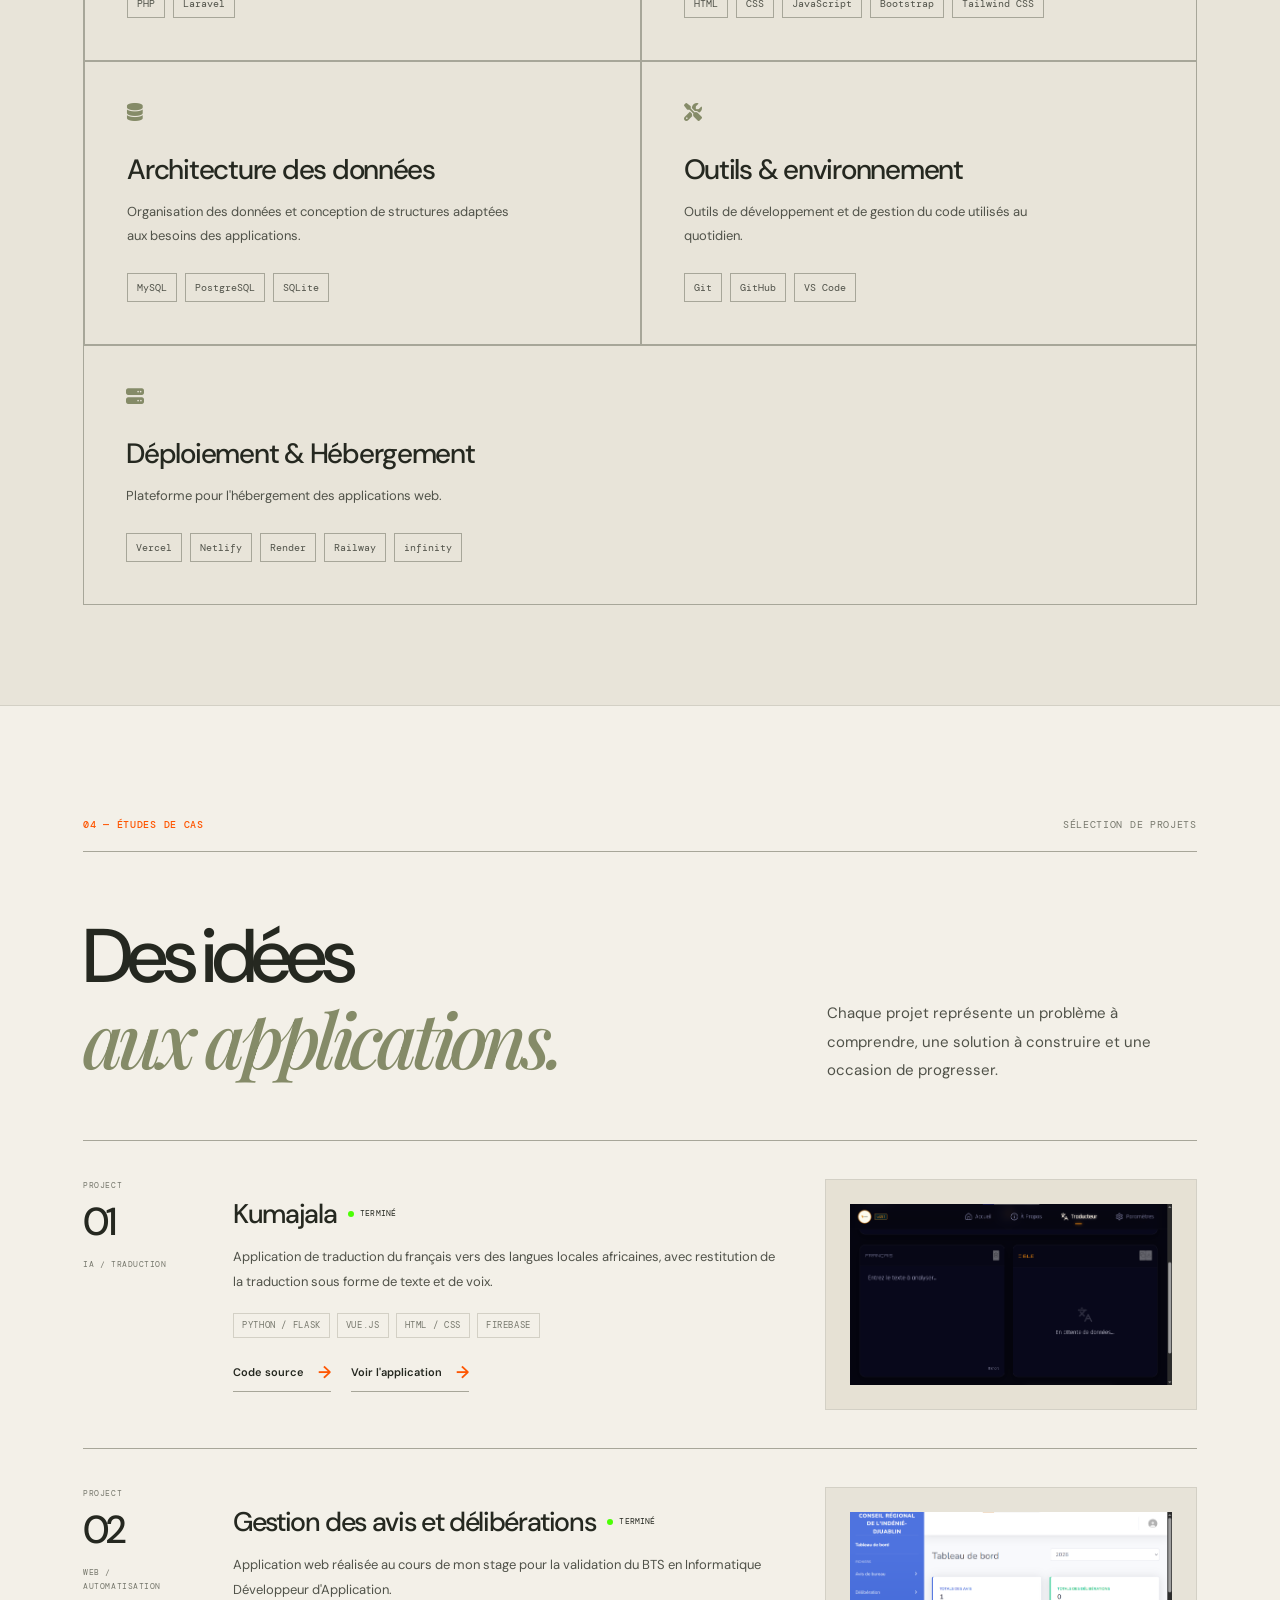
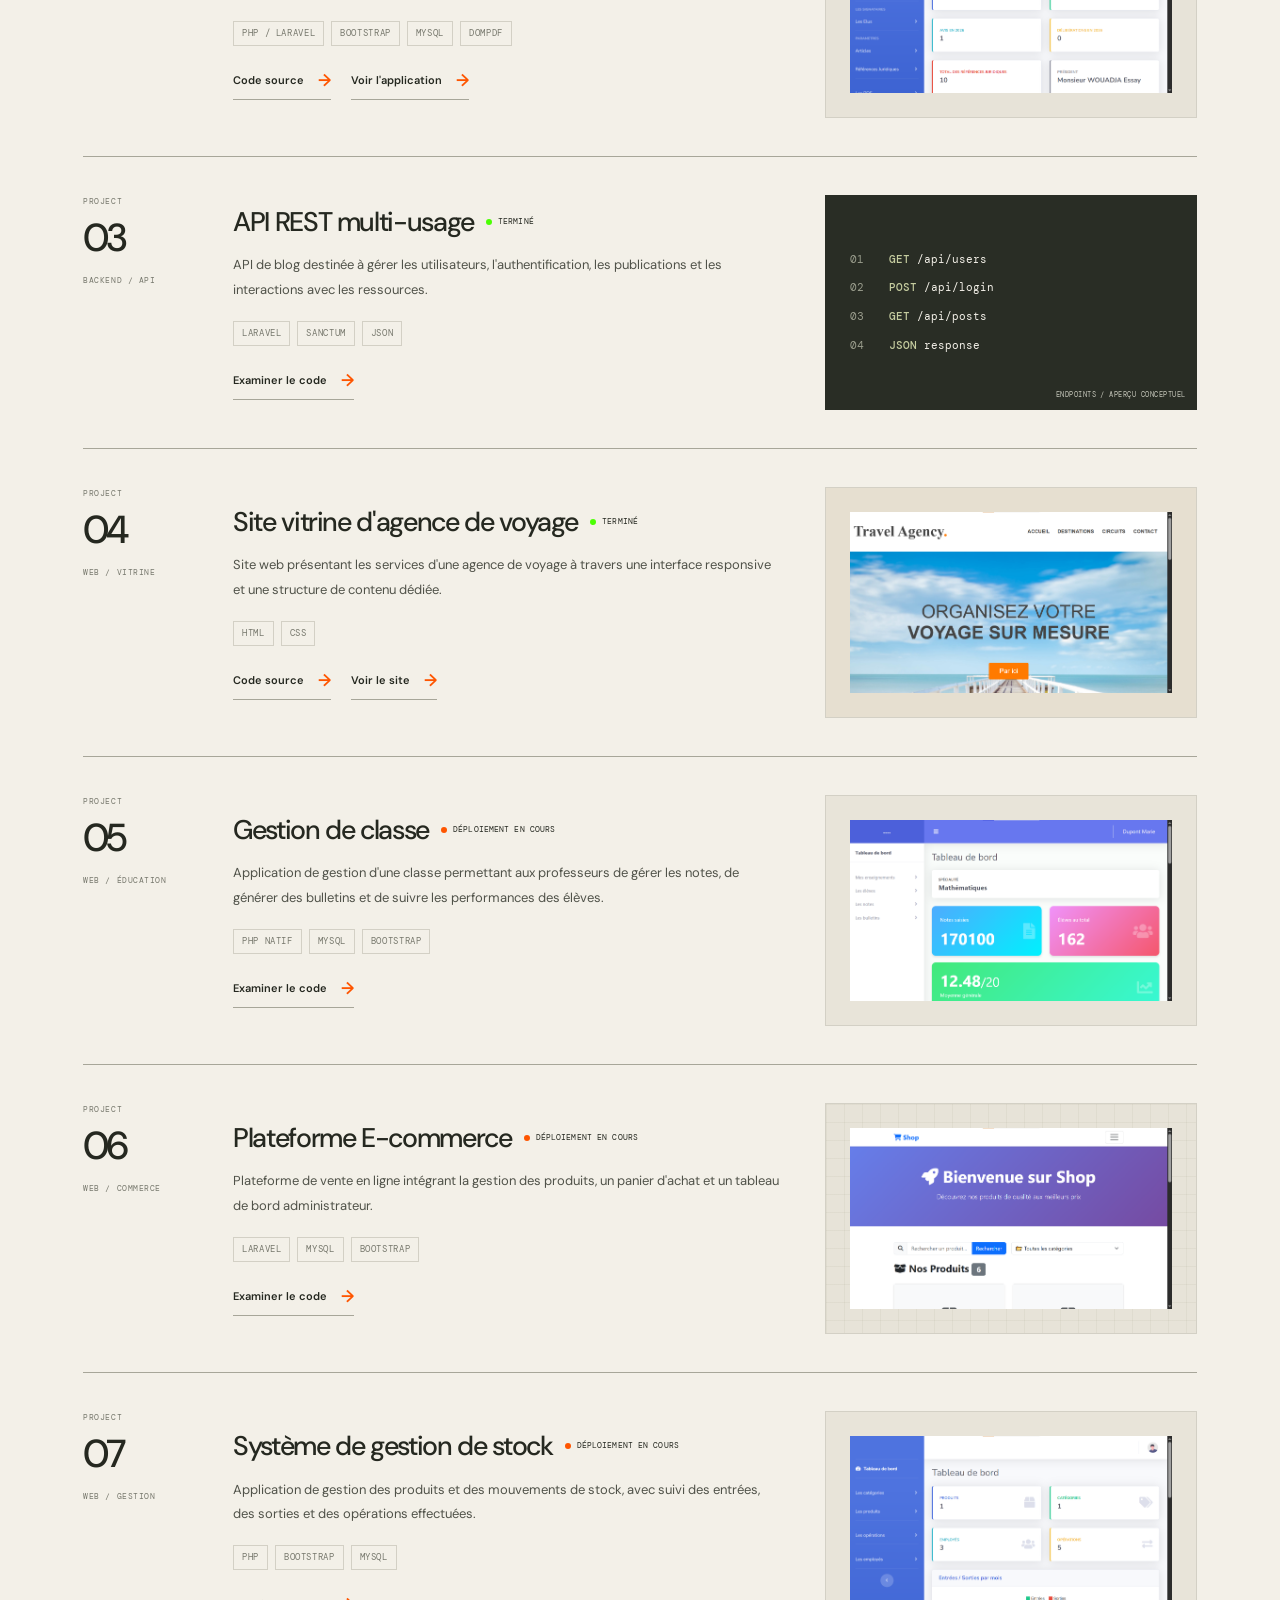
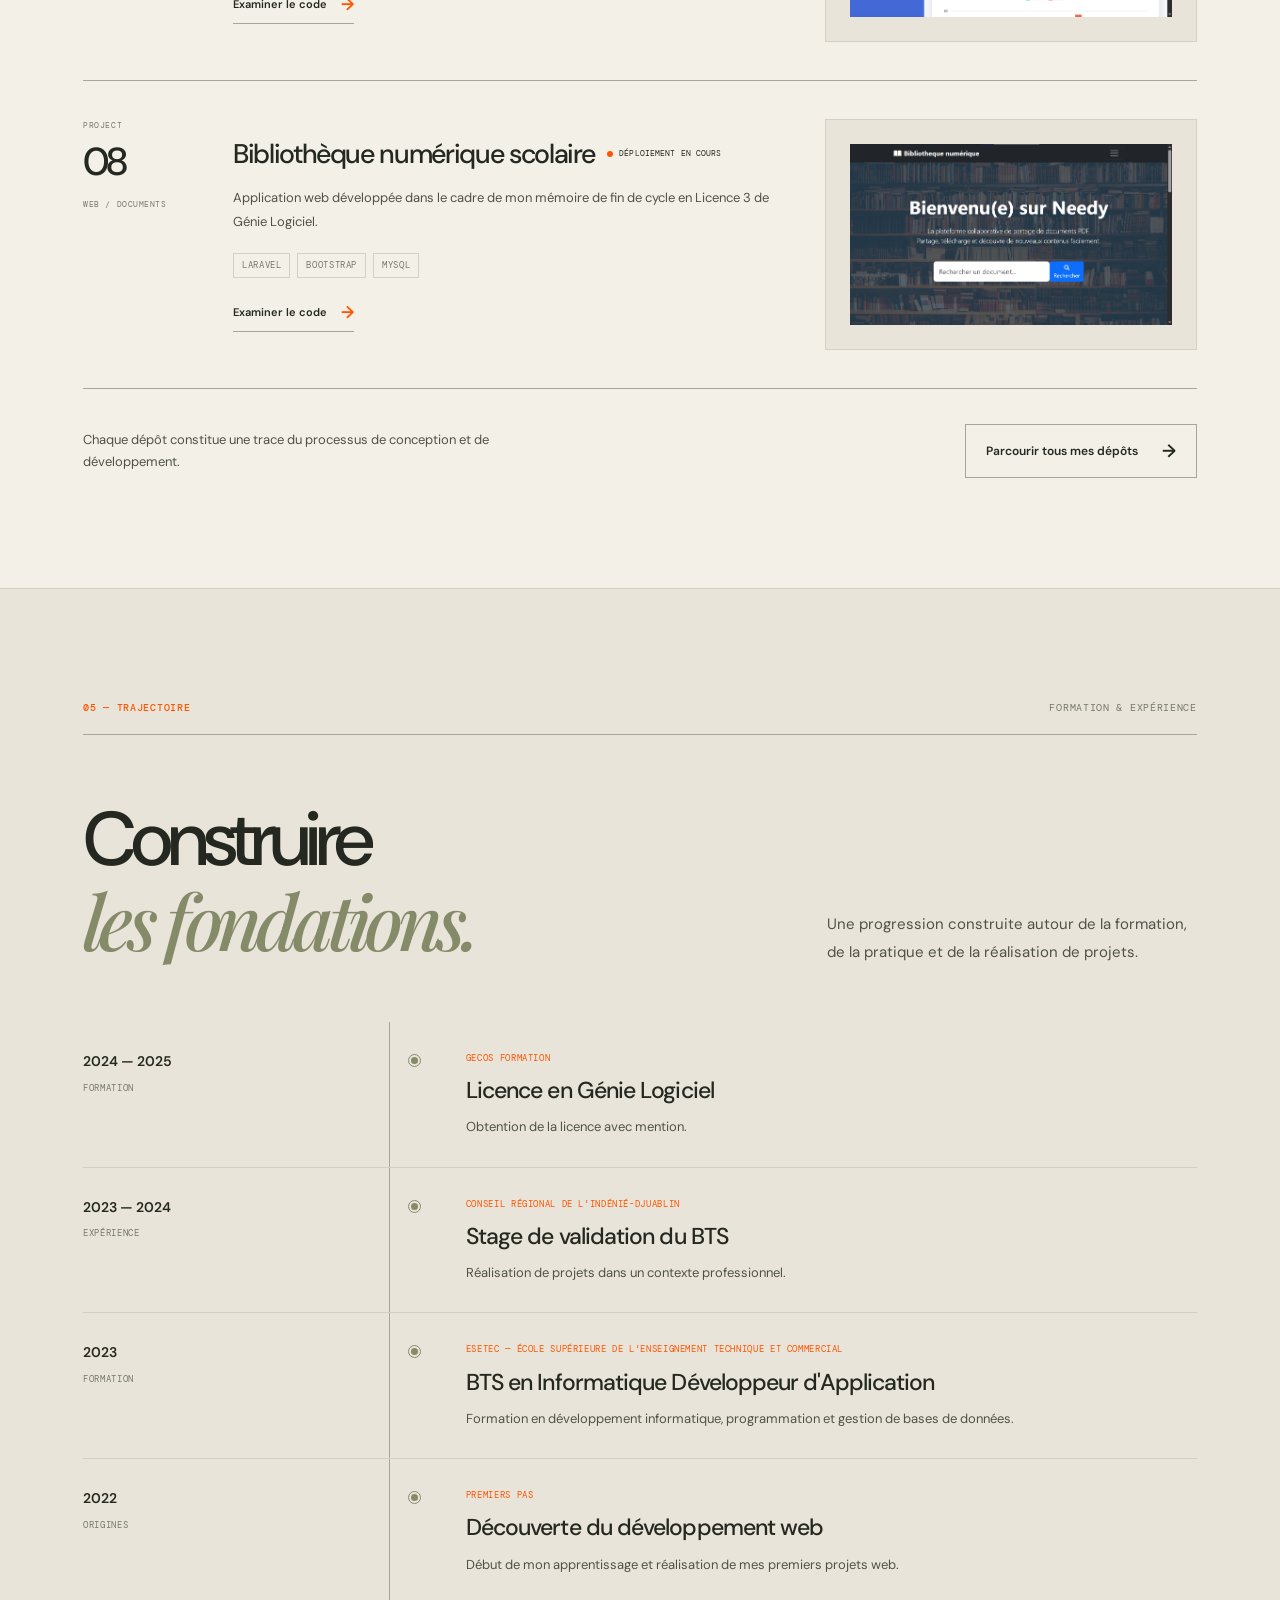
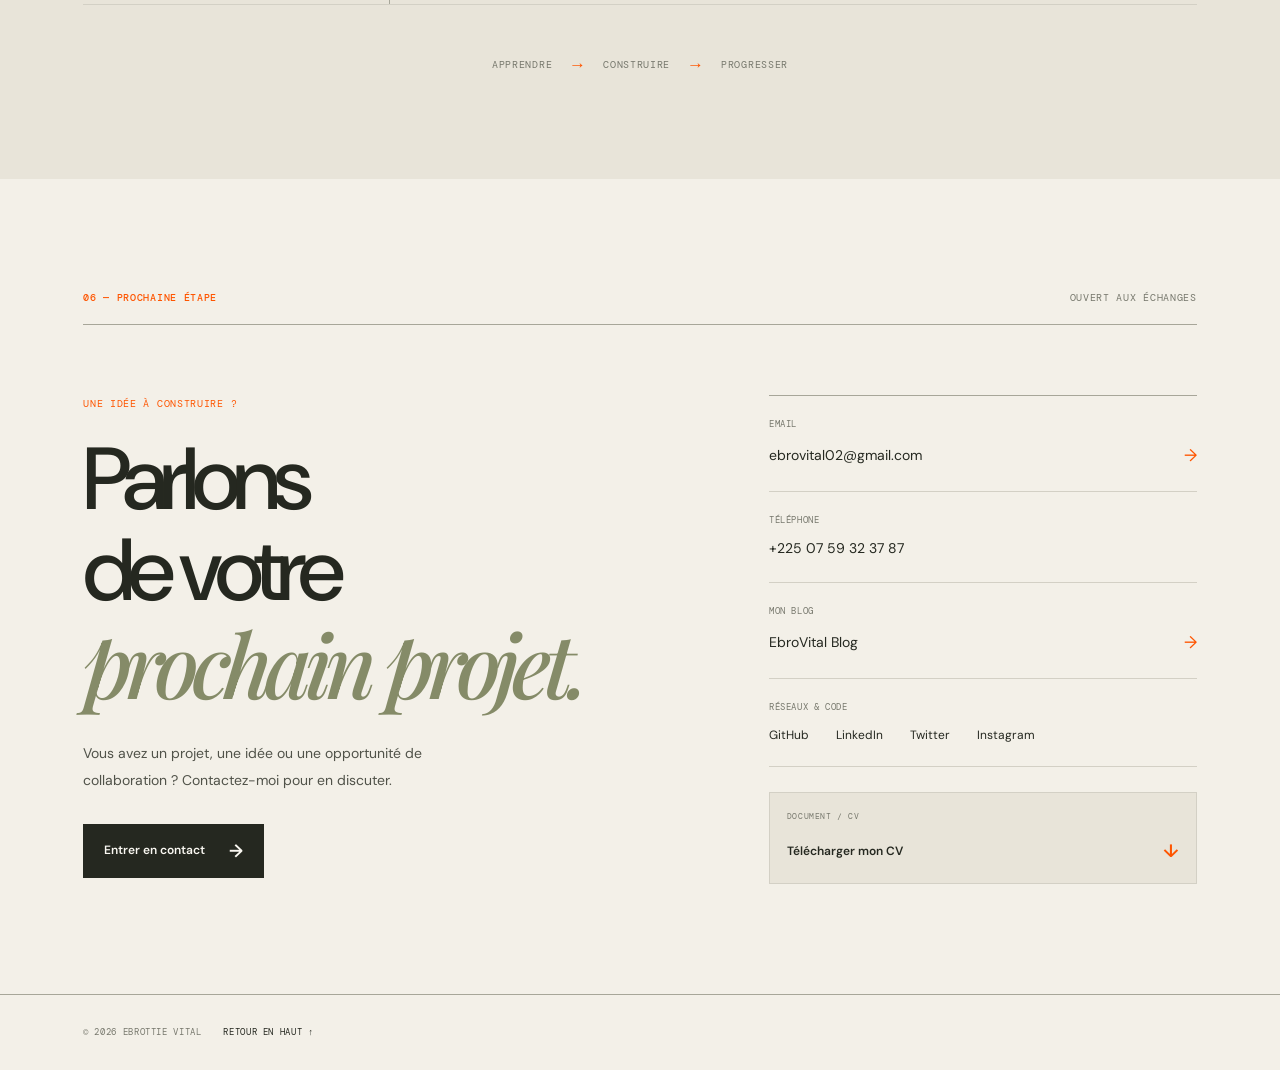
==== commit 3bad5070: "Add new card" ====
--- a/index.html
+++ b/index.html
@@ -84,14 +84,12 @@
 
                     <p class="hero-description">
                         Développeur web junior spécialisé en  PHP · Laravel · MySQL
-                        <br>Basé à Abidjan, Côte d'Ivoire, avec une formation en génie logiciel et une passion pour la conception et le développement d'applications web utiles et fonctionnelles.
-
-                        Je transforme des idées en solutions numériques concrètes, conçoit des bases de données, développe des fonctionnalités backend et crée des interfaces utilisateur intuitives.
+                        <br>basé à Abidjan, je conçois des applications web, structure des bases de données et développe des fonctionnalités backend adaptées aux besoins métier.
                         
                     </p>
 
                     <div class="hero-actions">
-                        <a href="#projects" class="button-primary">
+                        <a href="https://github.com/EbroVital?tab=repositories" target="_blank" class="button-primary">
                             Explorer mes projets <span>→</span>
                         </a>
 
@@ -365,6 +363,27 @@
                 </article>
 
             </div>
+            <article class="expertise-card">
+                    <div class="expertise-card-top">
+                        <!-- <span>DISCIPLINE / 04</span> -->
+                        <i class="fa-solid fa-server" aria-hidden="true"></i>
+                    </div>
+
+                    <h3>Déploiement & Hébergement</h3>
+
+                    <p>
+                        Plateforme pour l'hébergement des applications web.
+                    </p>
+
+                    <div class="technology-list">
+                        <span>Vercel</span>
+                        <span>Netlify</span>
+                        <span>Render</span>
+                        <span>Railway</span>
+                        <span>infinity</span>
+                    </div>
+            </article>
+            
 
             <!-- <div class="expertise-note">
                 <span class="note-symbol">+</span>
@@ -400,12 +419,308 @@
 
             <div class="project-list">
 
+
                 <!-- Projet 01 -->
                 <article class="project-entry">
 
                     <div class="project-index">
                         <span>PROJECT</span>
                         <strong>01</strong>
+                        <span>IA / TRADUCTION</span>
+                    </div>
+
+                    <div class="project-main">
+                        <div class="project-heading">
+                            <h3>Kumajala</h3>
+                            <span class="project-status status-complete">
+                                <span></span> Terminé
+                            </span>
+                        </div>
+
+                        <p>
+                            Application de traduction du français vers des
+                            langues locales africaines, avec restitution
+                            de la traduction sous forme de texte et de voix.
+                        </p>
+
+                        <div class="project-stack">
+                            <span>Python / Flask</span>
+                            <span>Vue.js</span>
+                            <span>HTML / CSS</span>
+                            <span>Firebase</span>
+                        </div>
+
+                        <div class="project-actions">
+                            <a href="https://github.com/EbroVital/kumajala"
+                               target="_blank"
+                               rel="noopener noreferrer"
+                               class="project-link">
+                                Code source <span>→</span>
+                            </a>
+
+                            <a href="https://kumajala-ten.vercel.app/"
+                               target="_blank"
+                               rel="noopener noreferrer"
+                               class="project-link">
+                                Voir l'application <span>→</span>
+                            </a>
+                        </div>
+                    </div>
+
+                    <div class="project-visual visual-language" aria-hidden="true">
+                        <img src="image/kumajala.png" alt="" srcset="">
+                        <!-- <div class="language-card">
+                            <span>FR</span>
+                            <div class="language-arrow">→</div>
+                            <span>AF</span>
+                        </div>
+                        <div class="language-wave">
+                            <i></i><i></i><i></i><i></i><i></i>
+                            <i></i><i></i><i></i><i></i><i></i>
+                            <i></i><i></i><i></i>
+                        </div> -->
+                        <!-- <span class="visual-caption">LANGUE / TRANSMISSION</span> -->
+                    </div>
+
+                </article>
+
+
+                <!-- Projet 02 -->
+                <article class="project-entry">
+
+                    <div class="project-index">
+                        <span>PROJECT</span>
+                        <strong>02</strong>
+                        <span>WEB / AUTOMATISATION</span>
+                    </div>
+
+                    <div class="project-main">
+                        <div class="project-heading">
+                            <h3>Gestion des avis et délibérations</h3>
+                            <span class="project-status status-complete">
+                                <span></span> Terminé
+                            </span>
+                        </div>
+
+                        <p>
+                            Application web réalisée au cours de mon stage
+                            pour la validation du BTS en Informatique
+                            Développeur d'Application.
+                        </p>
+
+                        <div class="project-stack">
+                            <span>PHP / Laravel</span>
+                            <span>Bootstrap</span>
+                            <span>MySQL</span>
+                            <span>DOMPDF</span>
+                        </div>
+
+                        <div class="project-actions">
+                            <a href="https://github.com/EbroVital/stage_app"
+                               target="_blank"
+                               rel="noopener noreferrer"
+                               class="project-link">
+                                Code source <span>→</span>
+                            </a>
+
+                            <a href="https://stageapp-production.up.railway.app/"
+                               target="_blank"
+                               rel="noopener noreferrer"
+                               class="project-link">
+                                Voir l'application <span>→</span>
+                            </a>
+                        </div>
+                    </div>
+
+                    <div class="project-visual visual-documents" aria-hidden="true">
+                        <img src="image/TB.png" alt="" srcset="">
+                        <!-- <div class="document-sheet">
+                            <div class="document-stamp">VALIDATION</div>
+                            <div class="document-line wide"></div>
+                            <div class="document-line"></div>
+                            <div class="document-line medium"></div>
+                            <div class="document-separator"></div>
+                            <div class="document-line"></div>
+                            <div class="document-line medium"></div>
+                        </div> -->
+                        <!-- <span class="visual-caption">DOCUMENTS / GESTION</span> -->
+                    </div>
+
+                </article>
+
+
+                <!-- Projet 03 -->
+                <article class="project-entry">
+
+                    <div class="project-index">
+                        <span>PROJECT</span>
+                        <strong>03</strong>
+                        <span>BACKEND / API</span>
+                    </div>
+
+                    <div class="project-main">
+                        <div class="project-heading">
+                            <h3>API REST multi-usage</h3>
+                            <span class="project-status status-complete">
+                                <span></span> Terminé
+                            </span>
+                        </div>
+
+                        <p>
+                            API de blog destinée à gérer les utilisateurs,
+                            l'authentification, les publications et les
+                            interactions avec les ressources.
+                        </p>
+
+                        <div class="project-stack">
+                            <span>Laravel</span>
+                            <span>Sanctum</span>
+                            <span>JSON</span>
+                        </div>
+
+                        <a href="https://github.com/EbroVital/blogUserApi"
+                           target="_blank"
+                           rel="noopener noreferrer"
+                           class="project-link">
+                            Examiner le code <span>→</span>
+                        </a>
+                    </div>
+
+                    <div class="project-visual visual-api" aria-hidden="true">
+                        <div class="api-code">
+                            <span class="code-muted">01</span>
+                            <span><b>GET</b> /api/users</span>
+                            <span class="code-muted">02</span>
+                            <span><b>POST</b> /api/login</span>
+                            <span class="code-muted">03</span>
+                            <span><b>GET</b> /api/posts</span>
+                            <span class="code-muted">04</span>
+                            <span><b>JSON</b> response</span>
+                        </div>
+                        <span class="visual-caption">ENDPOINTS / APERÇU CONCEPTUEL</span>
+                    </div>
+
+                </article>
+
+
+                 <!-- Projet 04 -->
+                <article class="project-entry">
+
+                    <div class="project-index">
+                        <span>PROJECT</span>
+                        <strong>04</strong>
+                        <span>WEB / VITRINE</span>
+                    </div>
+
+                    <div class="project-main">
+                        <div class="project-heading">
+                            <h3>Site vitrine d'agence de voyage</h3>
+                            <span class="project-status status-complete">
+                                <span></span> Terminé
+                            </span>
+                        </div>
+
+                        <p>
+                            Site web présentant les services d'une agence
+                            de voyage à travers une interface responsive
+                            et une structure de contenu dédiée.
+                        </p>
+
+                        <div class="project-stack">
+                            <span>HTML</span>
+                            <span>CSS</span>
+                        </div>
+
+                        <div class="project-actions">
+                            <a href="https://github.com/EbroVital/Site_vitrine-agence-de-voyage-"
+                               target="_blank"
+                               rel="noopener noreferrer"
+                               class="project-link">
+                                Code source <span>→</span>
+                            </a>
+
+                            <a href="https://travelsiteagency.netlify.app/"
+                               target="_blank"
+                               rel="noopener noreferrer"
+                               class="project-link">
+                                Voir le site <span>→</span>
+                            </a>
+                        </div>
+                    </div>
+
+                    <div class="project-visual visual-travel" aria-hidden="true">
+                        <img src="image/travel.png" alt="" srcset="">
+                        <!-- <div class="travel-composition">
+                            <span class="travel-label">EXPLORE / DISCOVER</span>
+                            <div class="travel-sun"></div>
+                            <div class="travel-horizon"></div>
+                            <div class="travel-mountain mountain-one"></div>
+                            <div class="travel-mountain mountain-two"></div>
+                        </div> -->
+                        <!-- <span class="visual-caption">WEB DESIGN / VOYAGE</span> -->
+                    </div>
+
+                </article>
+
+
+                <!-- Projet 05 -->
+                <article class="project-entry">
+
+                    <div class="project-index">
+                        <span>PROJECT</span>
+                        <strong>05</strong>
+                        <span>WEB / ÉDUCATION</span>
+                    </div>
+
+                    <div class="project-main">
+                        <div class="project-heading">
+                            <h3>Gestion de classe</h3>
+                            <span class="project-status status-progress">
+                                <span></span> Déploiement en cours
+                            </span>
+                        </div>
+
+                        <p>
+                            Application de gestion d'une classe permettant
+                            aux professeurs de gérer les notes, de générer
+                            des bulletins et de suivre les performances des élèves.
+                        </p>
+
+                        <div class="project-stack">
+                            <span>PHP natif</span>
+                            <span>MySQL</span>
+                            <span>Bootstrap</span>
+                        </div>
+
+                        <a href="https://github.com/EbroVital/GestionClasse"
+                           target="_blank"
+                           rel="noopener noreferrer"
+                           class="project-link">
+                            Examiner le code <span>→</span>
+                        </a>
+                    </div>
+
+                    <div class="project-visual visual-school" aria-hidden="true">
+                        <img src="image/note.png" alt="" srcset="">
+                        <!-- <div class="school-sheet">
+                            <div class="sheet-heading"></div>
+                            <div class="sheet-row"><i></i><i></i><i></i></div>
+                            <div class="sheet-row"><i></i><i></i><i></i></div>
+                            <div class="sheet-row"><i></i><i></i><i></i></div>
+                            <div class="sheet-row"><i></i><i></i><i></i></div>
+                        </div>
+                        <span class="visual-caption">DONNÉES / ORGANISATION</span> -->
+                    </div>
+
+                </article>
+
+
+                <!-- Projet 06 -->
+                <article class="project-entry">
+
+                    <div class="project-index">
+                        <span>PROJECT</span>
+                        <strong>06</strong>
                         <span>WEB / COMMERCE</span>
                     </div>
 
@@ -458,178 +773,12 @@
                 </article>
 
 
-                <!-- Projet 02 -->
+                <!-- Projet 07 -->
                 <article class="project-entry">
 
                     <div class="project-index">
                         <span>PROJECT</span>
-                        <strong>02</strong>
-                        <span>WEB / ÉDUCATION</span>
-                    </div>
-
-                    <div class="project-main">
-                        <div class="project-heading">
-                            <h3>Gestion de classe</h3>
-                            <span class="project-status status-progress">
-                                <span></span> Déploiement en cours
-                            </span>
-                        </div>
-
-                        <p>
-                            Application de gestion d'une classe permettant
-                            aux professeurs de gérer les notes, de générer
-                            des bulletins et de suivre les performances des élèves.
-                        </p>
-
-                        <div class="project-stack">
-                            <span>PHP natif</span>
-                            <span>MySQL</span>
-                            <span>Bootstrap</span>
-                        </div>
-
-                        <a href="https://github.com/EbroVital/GestionClasse"
-                           target="_blank"
-                           rel="noopener noreferrer"
-                           class="project-link">
-                            Examiner le code <span>→</span>
-                        </a>
-                    </div>
-
-                    <div class="project-visual visual-school" aria-hidden="true">
-                        <img src="image/note.png" alt="" srcset="">
-                        <!-- <div class="school-sheet">
-                            <div class="sheet-heading"></div>
-                            <div class="sheet-row"><i></i><i></i><i></i></div>
-                            <div class="sheet-row"><i></i><i></i><i></i></div>
-                            <div class="sheet-row"><i></i><i></i><i></i></div>
-                            <div class="sheet-row"><i></i><i></i><i></i></div>
-                        </div>
-                        <span class="visual-caption">DONNÉES / ORGANISATION</span> -->
-                    </div>
-
-                </article>
-
-
-                <!-- Projet 03 -->
-                <article class="project-entry">
-
-                    <div class="project-index">
-                        <span>PROJECT</span>
-                        <strong>03</strong>
-                        <span>BACKEND / API</span>
-                    </div>
-
-                    <div class="project-main">
-                        <div class="project-heading">
-                            <h3>API REST multi-usage</h3>
-                            <span class="project-status status-complete">
-                                <span></span> Terminé
-                            </span>
-                        </div>
-
-                        <p>
-                            API de blog destinée à gérer les utilisateurs,
-                            l'authentification, les publications et les
-                            interactions avec les ressources.
-                        </p>
-
-                        <div class="project-stack">
-                            <span>Laravel</span>
-                            <span>Sanctum</span>
-                            <span>JSON</span>
-                        </div>
-
-                        <a href="https://github.com/EbroVital/blogUserApi"
-                           target="_blank"
-                           rel="noopener noreferrer"
-                           class="project-link">
-                            Examiner le code <span>→</span>
-                        </a>
-                    </div>
-
-                    <div class="project-visual visual-api" aria-hidden="true">
-                        <div class="api-code">
-                            <span class="code-muted">01</span>
-                            <span><b>GET</b> /api/users</span>
-                            <span class="code-muted">02</span>
-                            <span><b>POST</b> /api/login</span>
-                            <span class="code-muted">03</span>
-                            <span><b>GET</b> /api/posts</span>
-                            <span class="code-muted">04</span>
-                            <span><b>JSON</b> response</span>
-                        </div>
-                        <span class="visual-caption">ENDPOINTS / APERÇU CONCEPTUEL</span>
-                    </div>
-
-                </article>
-
-
-                <!-- Projet 04 -->
-                <article class="project-entry">
-
-                    <div class="project-index">
-                        <span>PROJECT</span>
-                        <strong>04</strong>
-                        <span>WEB / VITRINE</span>
-                    </div>
-
-                    <div class="project-main">
-                        <div class="project-heading">
-                            <h3>Site vitrine d'agence de voyage</h3>
-                            <span class="project-status status-complete">
-                                <span></span> Terminé
-                            </span>
-                        </div>
-
-                        <p>
-                            Site web présentant les services d'une agence
-                            de voyage à travers une interface responsive
-                            et une structure de contenu dédiée.
-                        </p>
-
-                        <div class="project-stack">
-                            <span>HTML</span>
-                            <span>CSS</span>
-                        </div>
-
-                        <div class="project-actions">
-                            <a href="https://github.com/EbroVital/Site_vitrine-agence-de-voyage-"
-                               target="_blank"
-                               rel="noopener noreferrer"
-                               class="project-link">
-                                Code source <span>→</span>
-                            </a>
-
-                            <a href="https://travelsiteagency.netlify.app/"
-                               target="_blank"
-                               rel="noopener noreferrer"
-                               class="project-link">
-                                Voir le site <span>→</span>
-                            </a>
-                        </div>
-                    </div>
-
-                    <div class="project-visual visual-travel" aria-hidden="true">
-                        <img src="image/travel.png" alt="" srcset="">
-                        <!-- <div class="travel-composition">
-                            <span class="travel-label">EXPLORE / DISCOVER</span>
-                            <div class="travel-sun"></div>
-                            <div class="travel-horizon"></div>
-                            <div class="travel-mountain mountain-one"></div>
-                            <div class="travel-mountain mountain-two"></div>
-                        </div> -->
-                        <!-- <span class="visual-caption">WEB DESIGN / VOYAGE</span> -->
-                    </div>
-
-                </article>
-
-
-                <!-- Projet 05 -->
-                <article class="project-entry">
-
-                    <div class="project-index">
-                        <span>PROJECT</span>
-                        <strong>05</strong>
+                        <strong>07</strong>
                         <span>WEB / GESTION</span>
                     </div>
 
@@ -678,12 +827,12 @@
                 </article>
 
 
-                <!-- Projet 06 -->
+                <!-- Projet 08 -->
                 <article class="project-entry">
 
                     <div class="project-index">
                         <span>PROJECT</span>
-                        <strong>06</strong>
+                        <strong>08</strong>
                         <span>WEB / DOCUMENTS</span>
                     </div>
 
@@ -726,134 +875,6 @@
 
                 </article>
 
-
-                <!-- Projet 07 -->
-                <article class="project-entry">
-
-                    <div class="project-index">
-                        <span>PROJECT</span>
-                        <strong>07</strong>
-                        <span>IA / TRADUCTION</span>
-                    </div>
-
-                    <div class="project-main">
-                        <div class="project-heading">
-                            <h3>Kumajala</h3>
-                            <span class="project-status status-complete">
-                                <span></span> Terminé
-                            </span>
-                        </div>
-
-                        <p>
-                            Application de traduction du français vers des
-                            langues locales africaines, avec restitution
-                            de la traduction sous forme de texte et de voix.
-                        </p>
-
-                        <div class="project-stack">
-                            <span>Python / Flask</span>
-                            <span>Vue.js</span>
-                            <span>HTML / CSS</span>
-                            <span>Firebase</span>
-                        </div>
-
-                        <div class="project-actions">
-                            <a href="https://github.com/EbroVital/kumajala"
-                               target="_blank"
-                               rel="noopener noreferrer"
-                               class="project-link">
-                                Code source <span>→</span>
-                            </a>
-
-                            <a href="https://kumajala-ten.vercel.app/"
-                               target="_blank"
-                               rel="noopener noreferrer"
-                               class="project-link">
-                                Voir l'application <span>→</span>
-                            </a>
-                        </div>
-                    </div>
-
-                    <div class="project-visual visual-language" aria-hidden="true">
-                        <img src="image/kumajala.png" alt="" srcset="">
-                        <!-- <div class="language-card">
-                            <span>FR</span>
-                            <div class="language-arrow">→</div>
-                            <span>AF</span>
-                        </div>
-                        <div class="language-wave">
-                            <i></i><i></i><i></i><i></i><i></i>
-                            <i></i><i></i><i></i><i></i><i></i>
-                            <i></i><i></i><i></i>
-                        </div> -->
-                        <!-- <span class="visual-caption">LANGUE / TRANSMISSION</span> -->
-                    </div>
-
-                </article>
-
-
-                <!-- Projet 08 -->
-                <article class="project-entry">
-
-                    <div class="project-index">
-                        <span>PROJECT</span>
-                        <strong>08</strong>
-                        <span>WEB / AUTOMATISATION</span>
-                    </div>
-
-                    <div class="project-main">
-                        <div class="project-heading">
-                            <h3>Gestion des avis et délibérations</h3>
-                            <span class="project-status status-complete">
-                                <span></span> Terminé
-                            </span>
-                        </div>
-
-                        <p>
-                            Application web réalisée au cours de mon stage
-                            pour la validation du BTS en Informatique
-                            Développeur d'Application.
-                        </p>
-
-                        <div class="project-stack">
-                            <span>PHP / Laravel</span>
-                            <span>Bootstrap</span>
-                            <span>MySQL</span>
-                            <span>DOMPDF</span>
-                        </div>
-
-                        <div class="project-actions">
-                            <a href="https://github.com/EbroVital/stage_app"
-                               target="_blank"
-                               rel="noopener noreferrer"
-                               class="project-link">
-                                Code source <span>→</span>
-                            </a>
-
-                            <a href="https://stageapp-production.up.railway.app/"
-                               target="_blank"
-                               rel="noopener noreferrer"
-                               class="project-link">
-                                Voir l'application <span>→</span>
-                            </a>
-                        </div>
-                    </div>
-
-                    <div class="project-visual visual-documents" aria-hidden="true">
-                        <img src="image/TB.png" alt="" srcset="">
-                        <!-- <div class="document-sheet">
-                            <div class="document-stamp">VALIDATION</div>
-                            <div class="document-line wide"></div>
-                            <div class="document-line"></div>
-                            <div class="document-line medium"></div>
-                            <div class="document-separator"></div>
-                            <div class="document-line"></div>
-                            <div class="document-line medium"></div>
-                        </div> -->
-                        <!-- <span class="visual-caption">DOCUMENTS / GESTION</span> -->
-                    </div>
-
-                </article>
 
             </div>
 
--- a/style.css
+++ b/style.css
@@ -769,10 +769,12 @@
     border-left: 1px solid var(--line-strong);
 }
 
+
+
 .expertise-card {
     min-width: 0;
     padding: clamp(22px, 3.5vw, 42px);
-    border-right: 1px solid var(--line-strong);
+    border: 1px solid var(--line-strong);
     border-bottom: 1px solid var(--line-strong);
     transition: background var(--transition);
 }
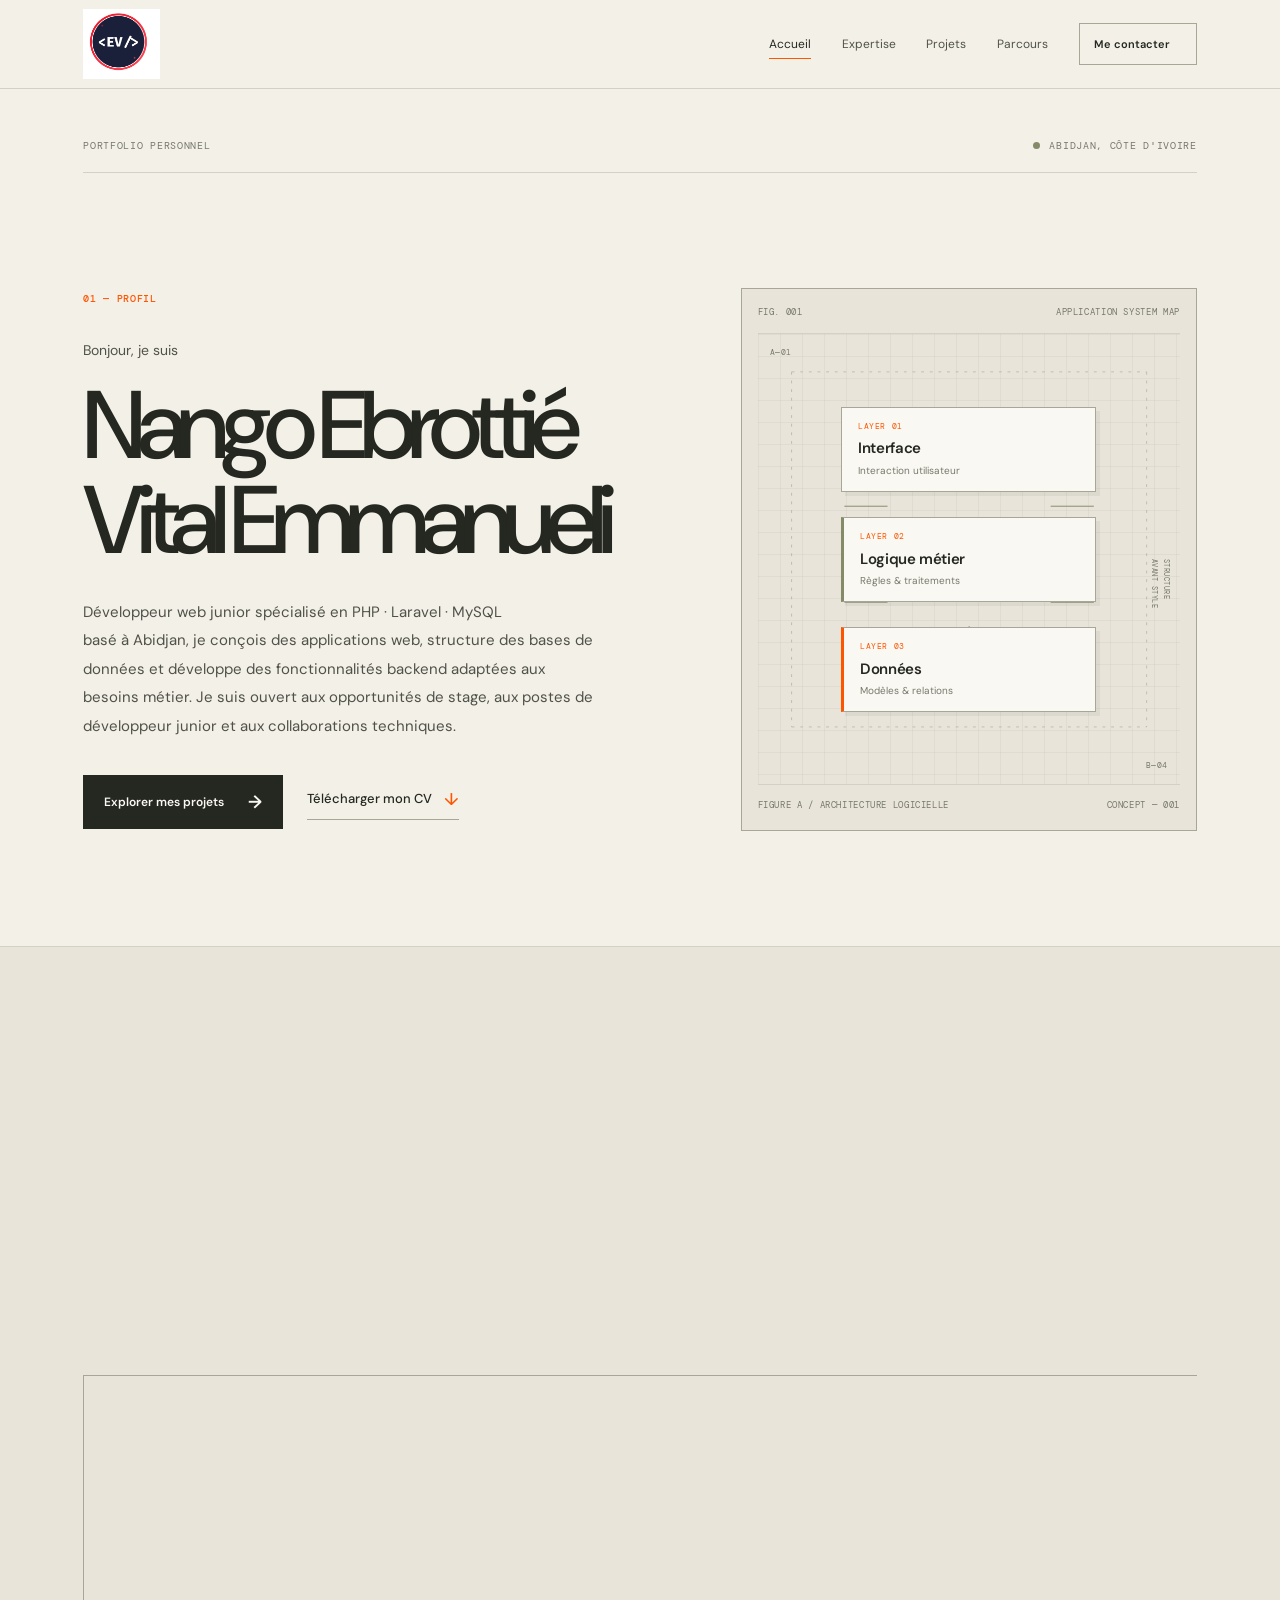
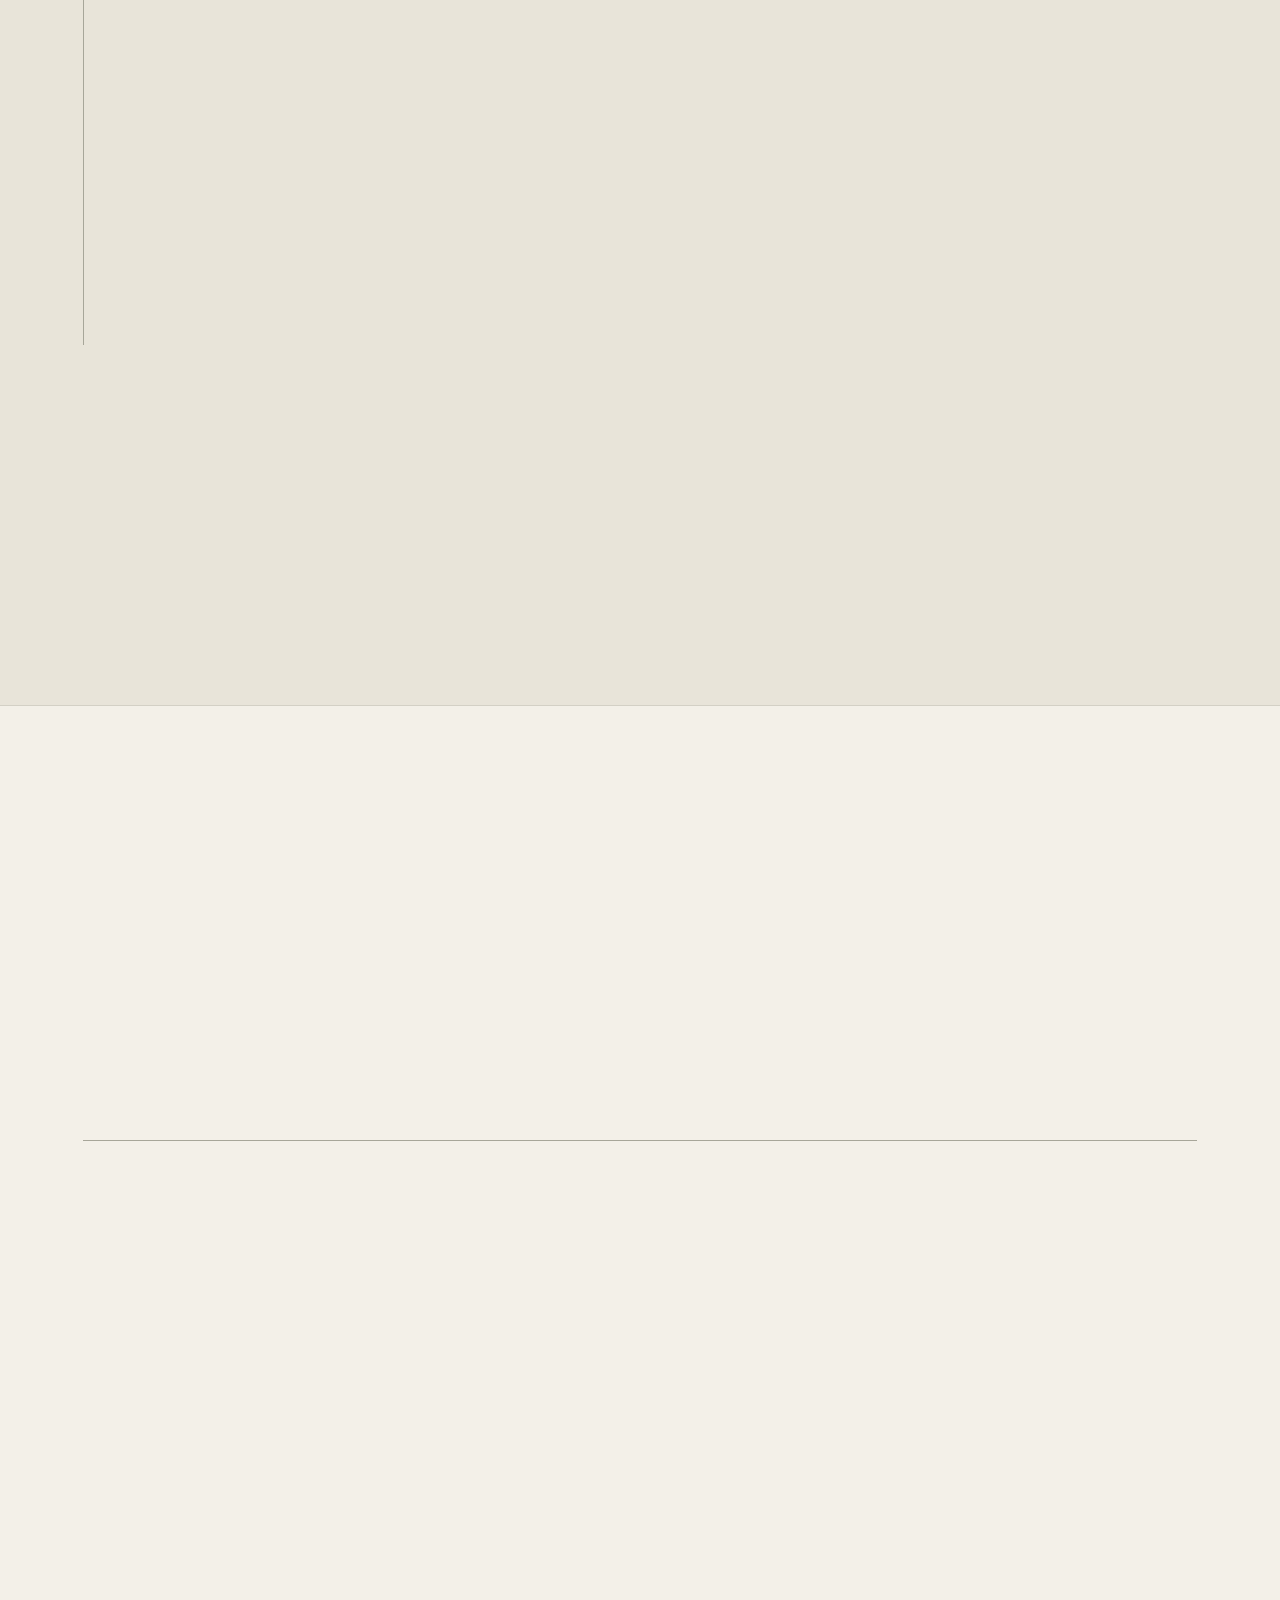
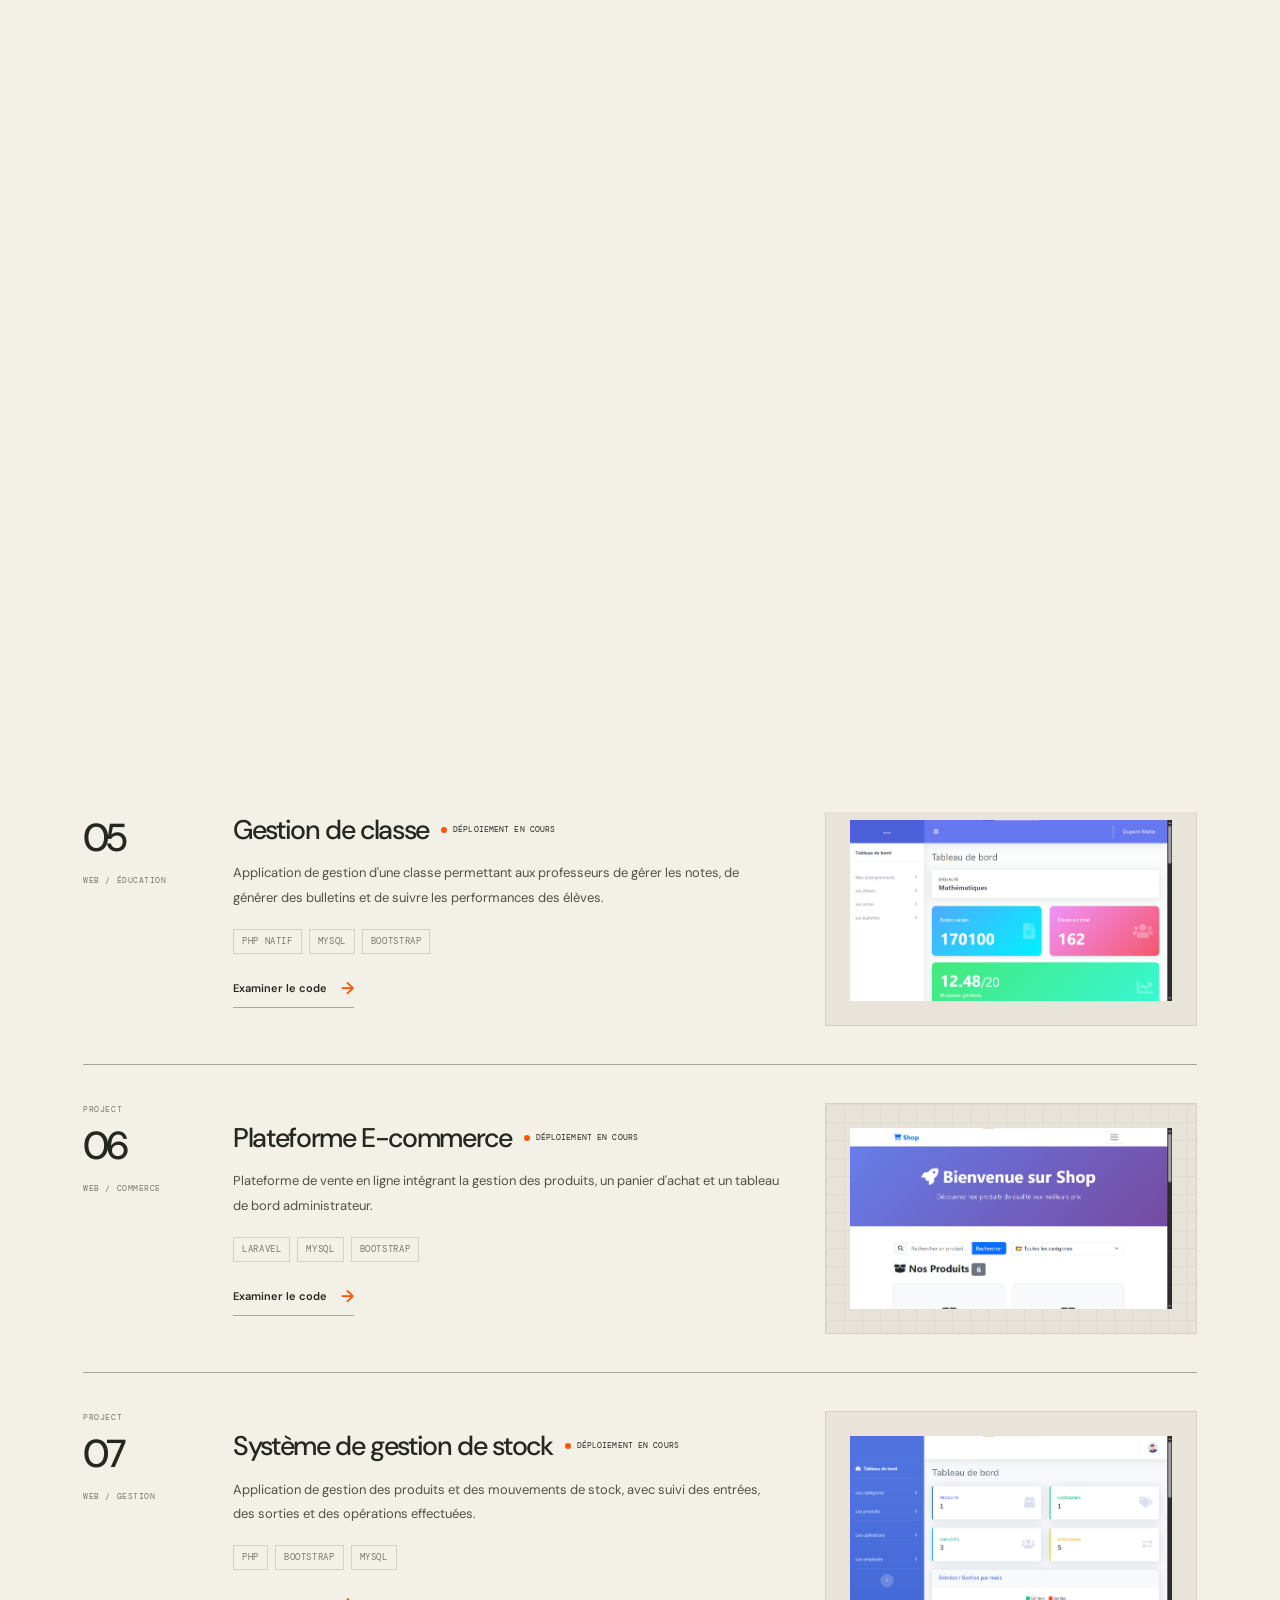
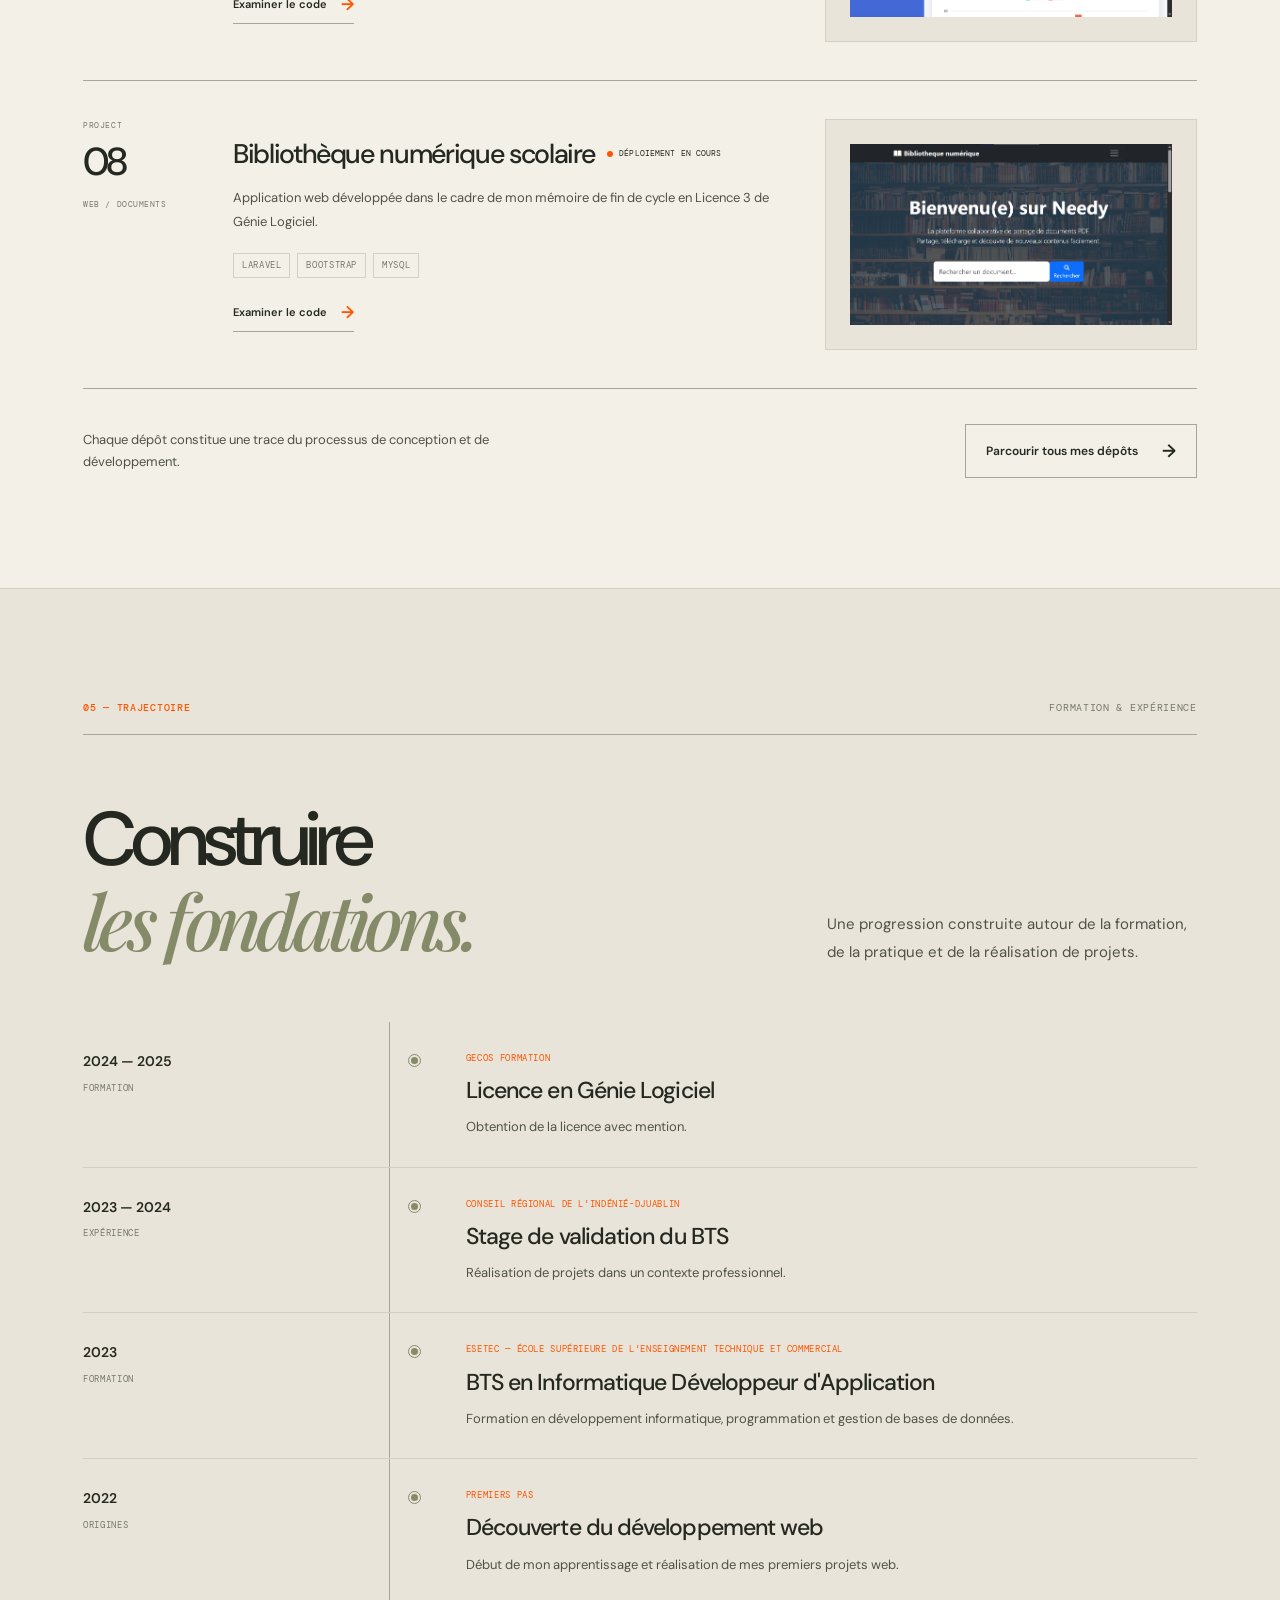
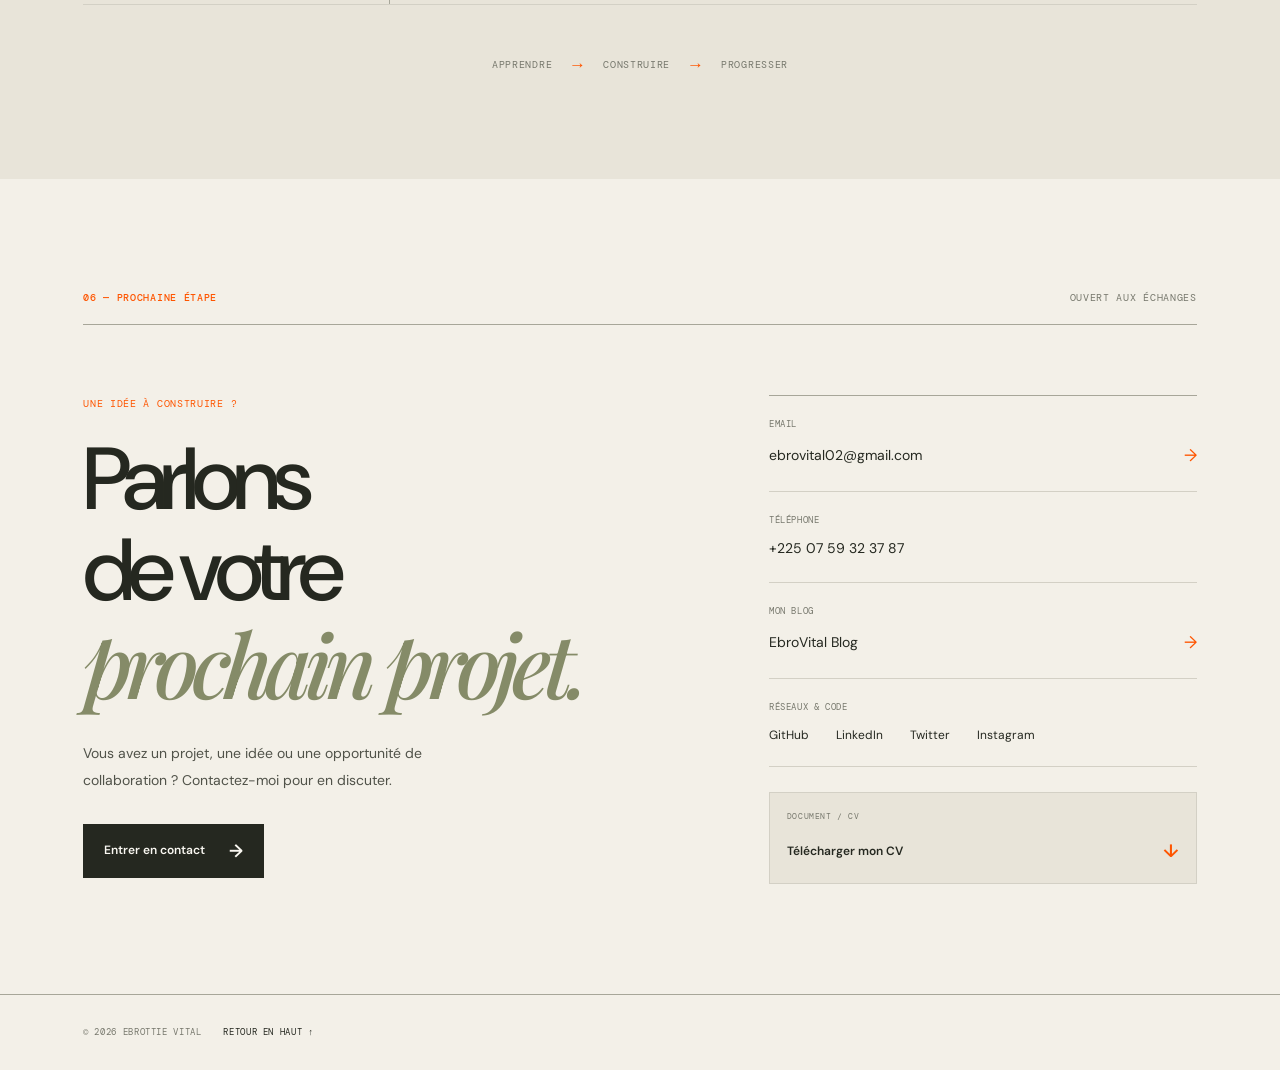
==== commit 00a0e814: "Update Cv" ====
--- a/index.html
+++ b/index.html
@@ -85,6 +85,7 @@
                     <p class="hero-description">
                         Développeur web junior spécialisé en  PHP · Laravel · MySQL
                         <br>basé à Abidjan, je conçois des applications web, structure des bases de données et développe des fonctionnalités backend adaptées aux besoins métier.
+                        Je suis ouvert aux opportunités de stage, aux postes de développeur junior et aux collaborations techniques.
                         
                     </p>
 
@@ -93,7 +94,7 @@
                             Explorer mes projets <span>→</span>
                         </a>
 
-                        <a href="Docs/EbroCV.pdf" class="text-link" download>
+                        <a href="Docs/EbroVital_CV.pdf" class="text-link" download>
                             Télécharger mon CV <span>↓</span>
                         </a>
                     </div>
@@ -249,7 +250,7 @@
 
             </div>
 
-        </section> -->
+        </section>  -->
 
 
         <!-- 03 — Compétences -->
@@ -1098,7 +1099,7 @@
 
                     <div class="contact-cv">
                         <span>DOCUMENT / CV</span>
-                        <a href="Docs/EbroCV.pdf" download>
+                        <a href="Docs/EbroVital_CV.pdf" download>
                             Télécharger mon CV <span>↓</span>
                         </a>
                     </div>
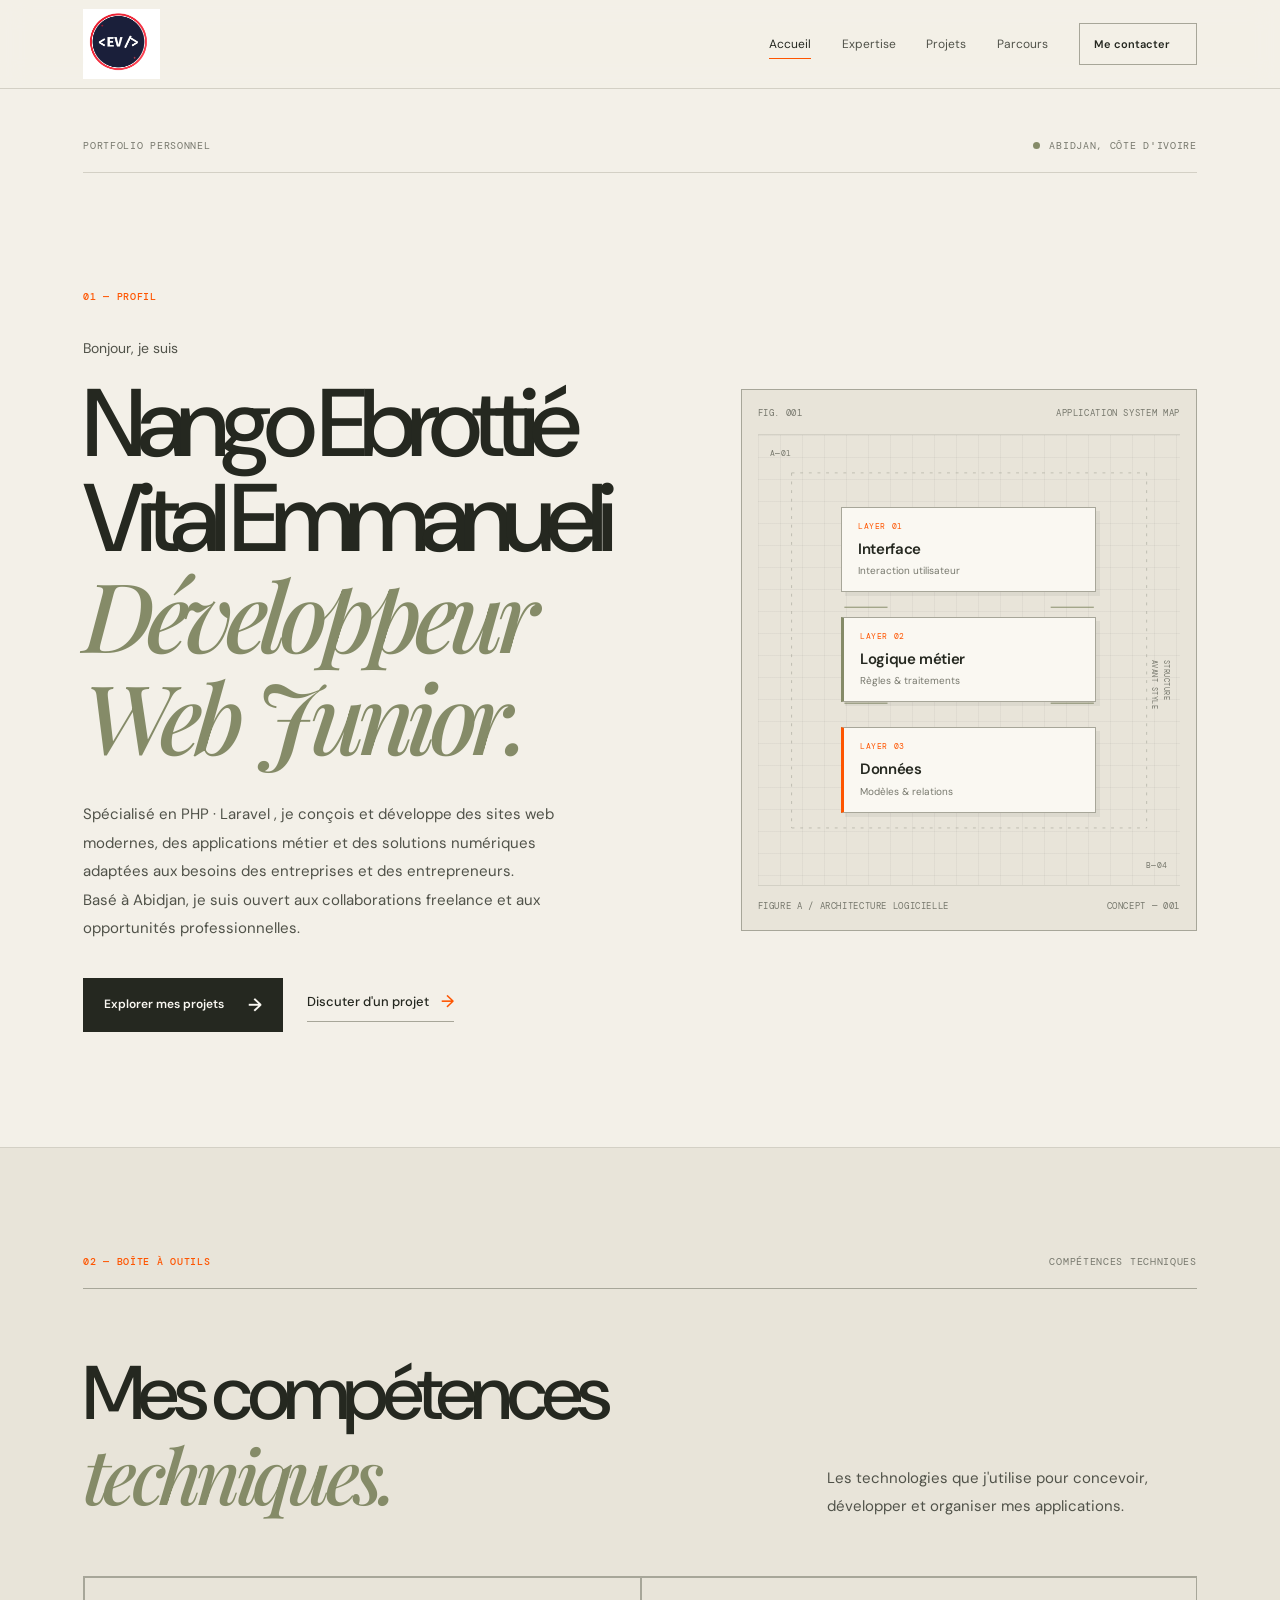
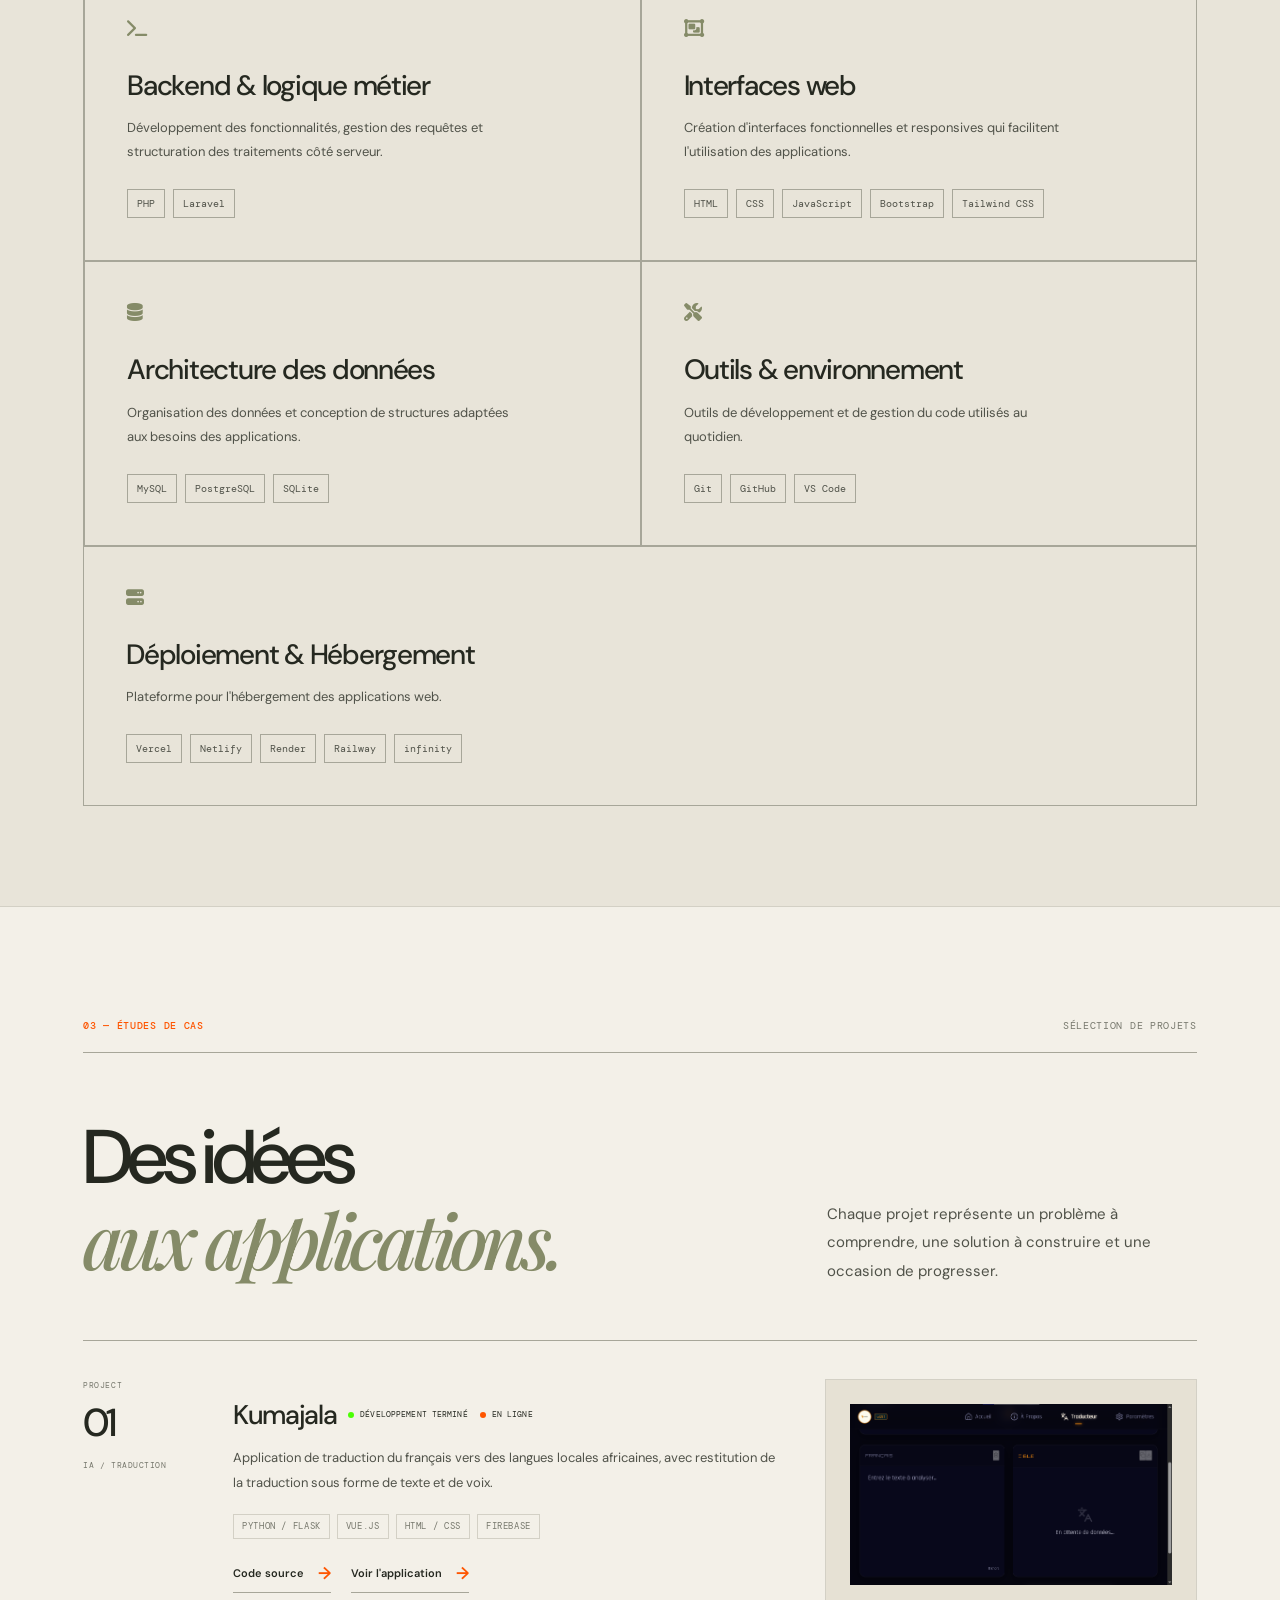
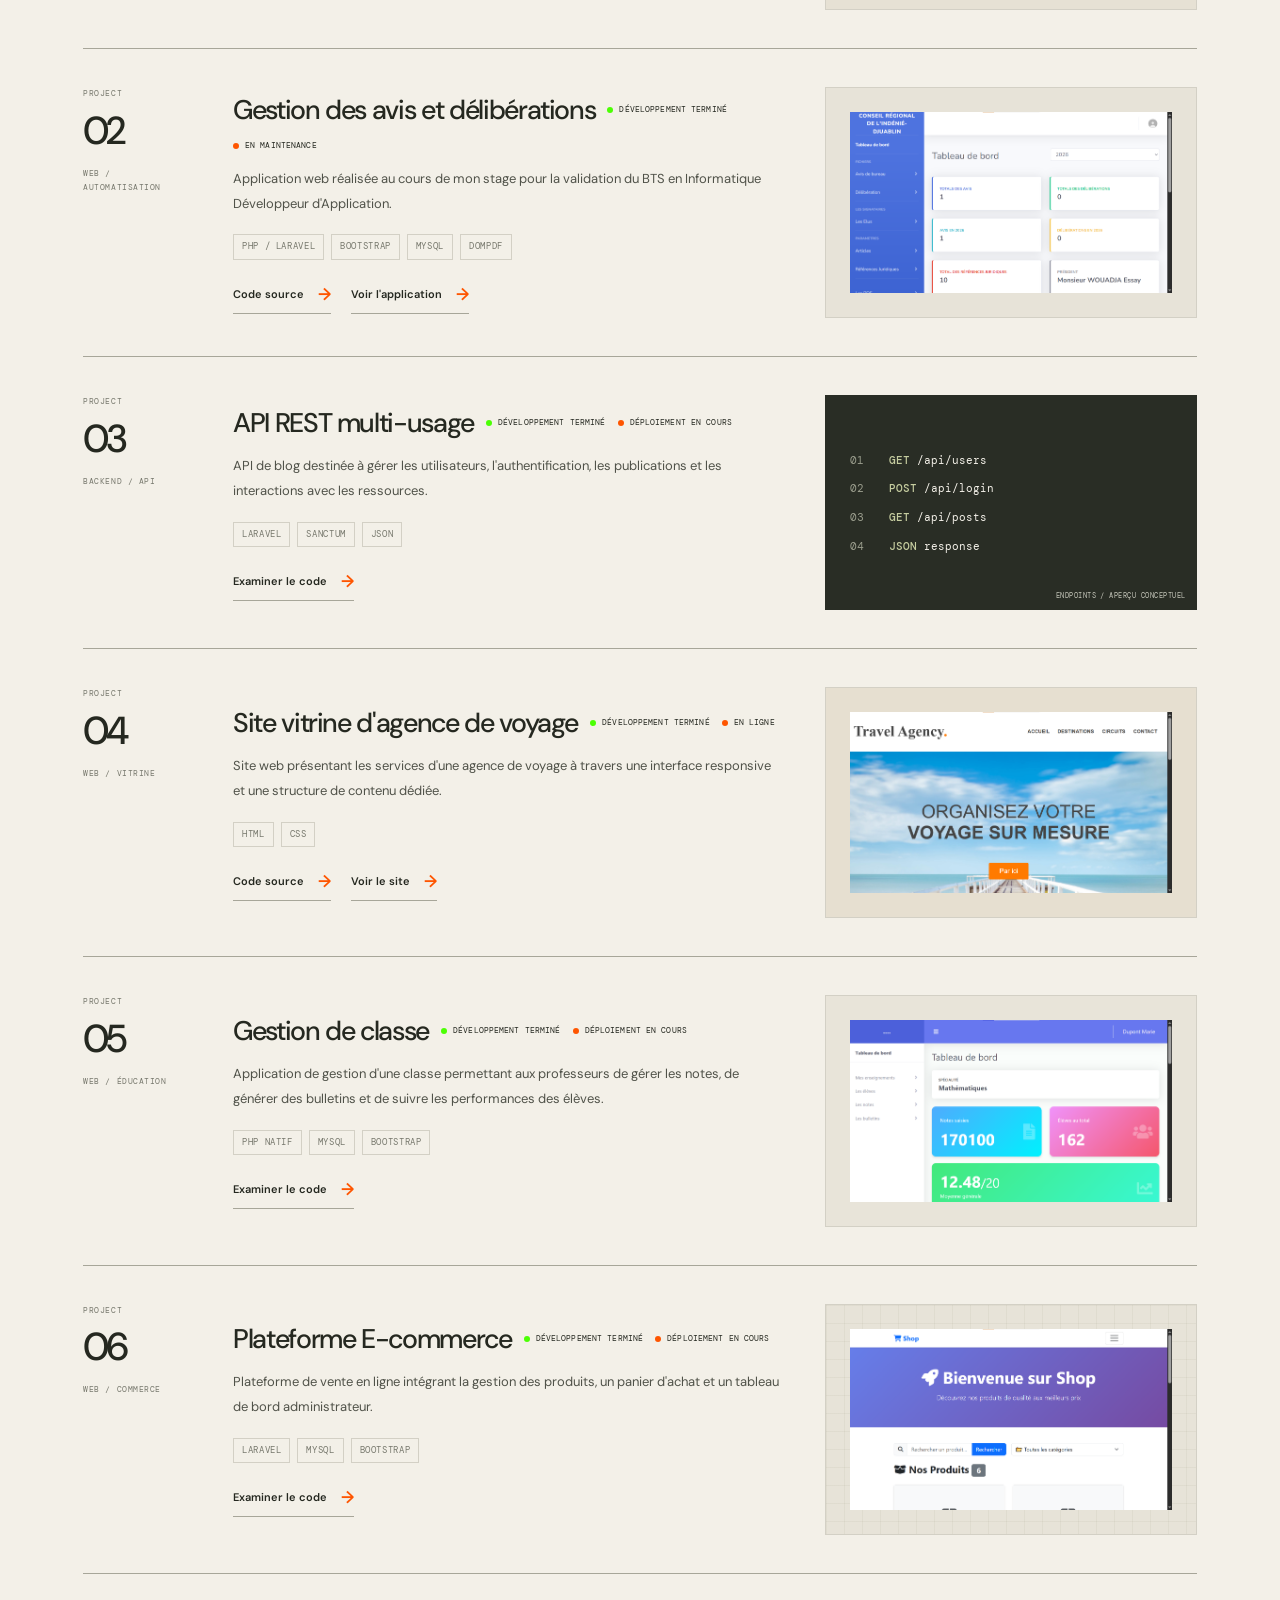
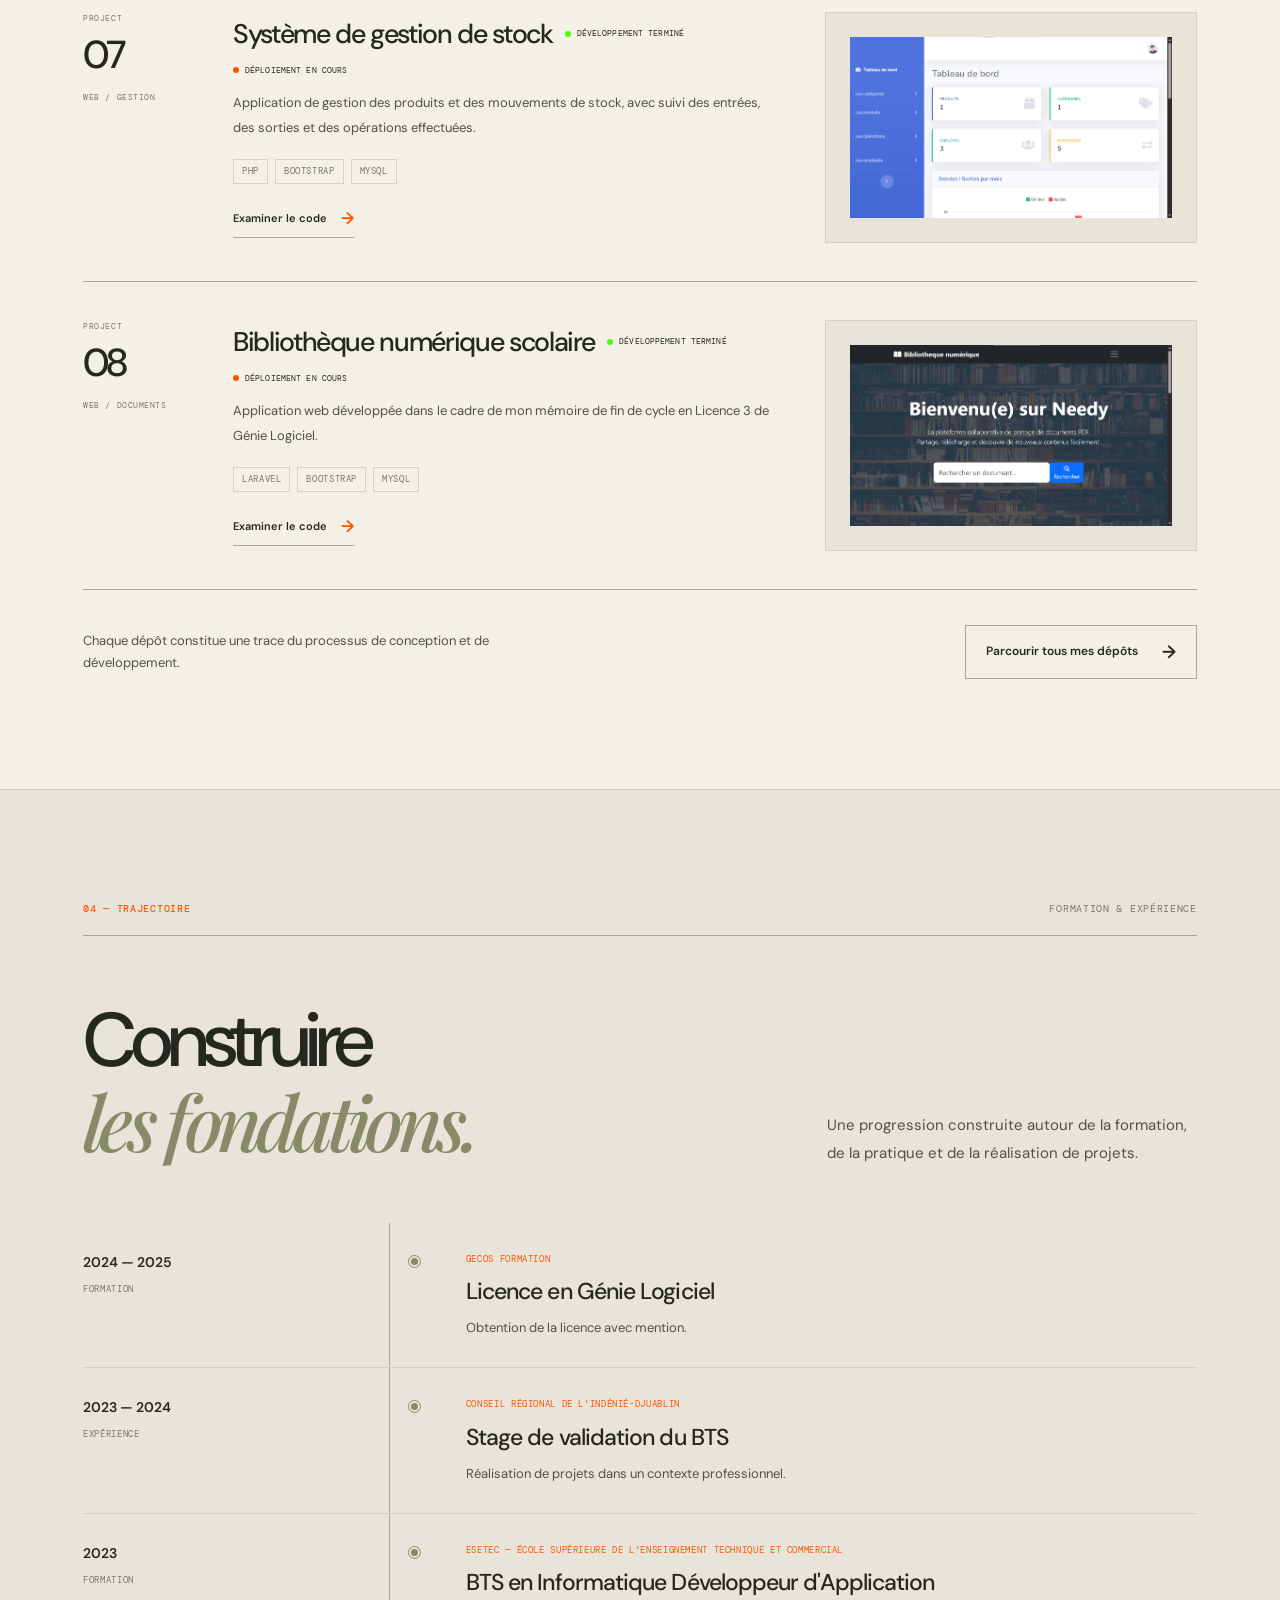
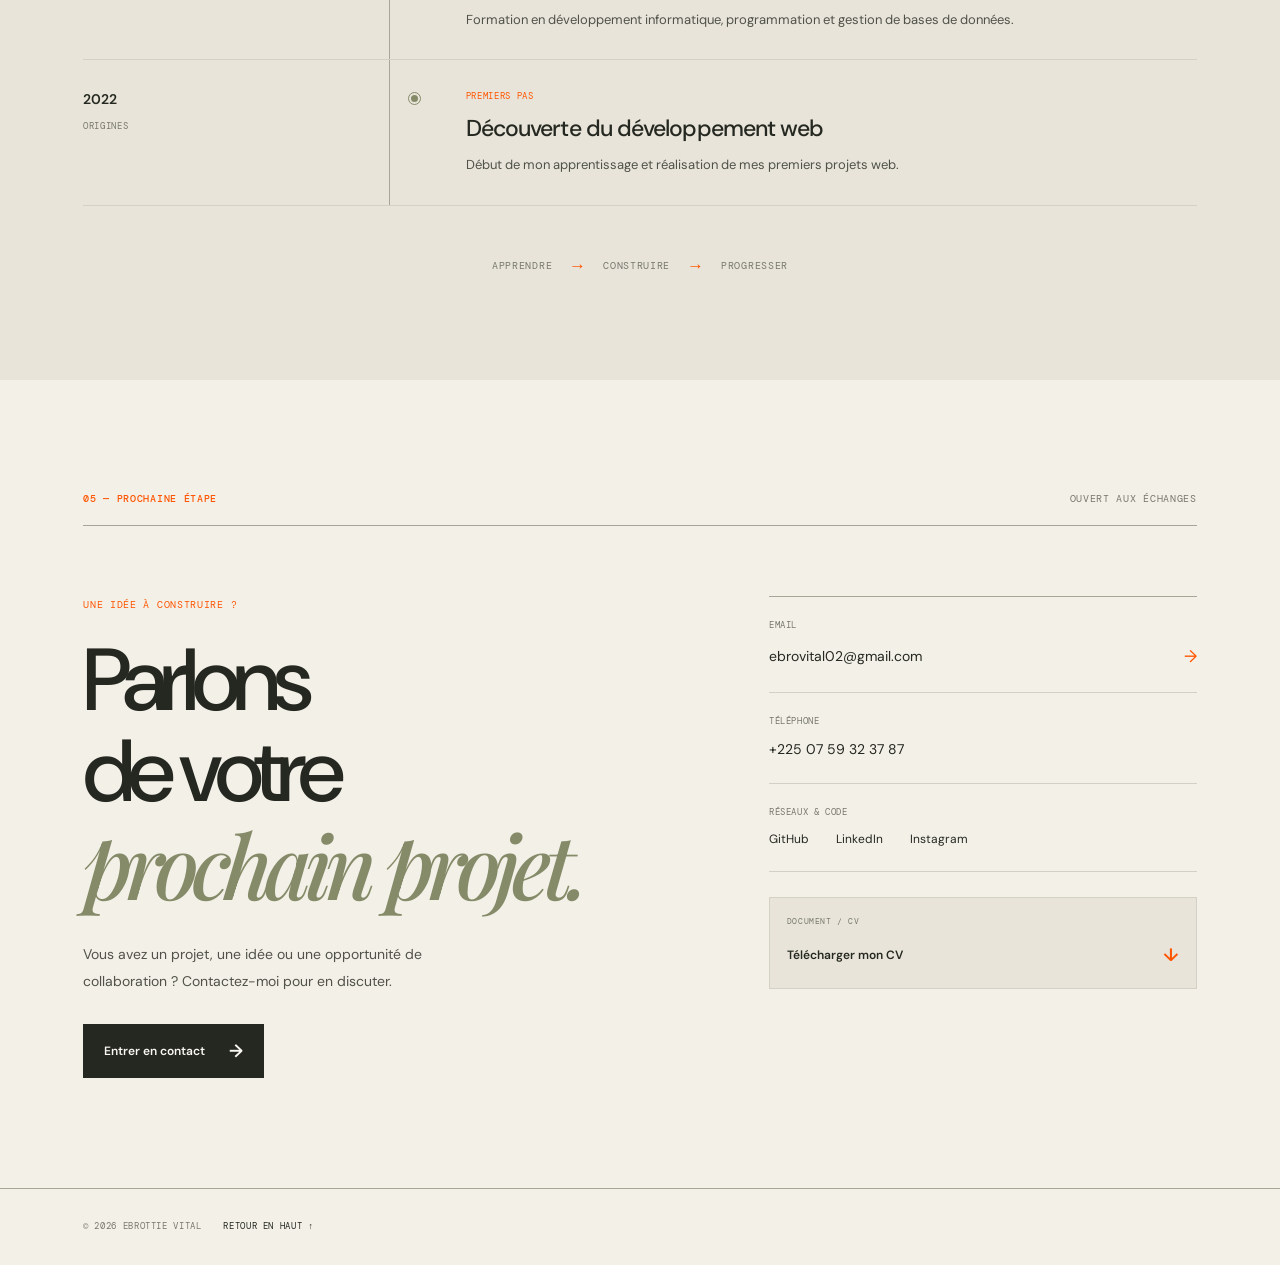
==== commit d80ab8de: "Update CV" ====
--- a/index.html
+++ b/index.html
@@ -46,6 +46,7 @@
             <ul class="nav-links" id="nav-links">
                 <li><a href="#home" class="nav-link active">Accueil</a></li>
                 <!-- <li><a href="#approach" class="nav-link">Approche</a></li> -->
+                 <!-- <li><a href="en/index.html" class="nav-link language-switch">En</a></li> -->
                 <li><a href="#skills" class="nav-link">Expertise</a></li>
                 <li><a href="#projects" class="nav-link">Projets</a></li>
                 <li><a href="#journey" class="nav-link">Parcours</a></li>
@@ -79,23 +80,27 @@
                     <h1>
                         Nango Ebrottié <br>
                         Vital Emmanueli <br>
-                        <!-- <span class="serif-accent">qui ont du sens.</span> -->
+                        <span class="serif-accent">Développeur Web Junior.</span>
                     </h1>
 
                     <p class="hero-description">
-                        Développeur web junior spécialisé en  PHP · Laravel · MySQL
-                        <br>basé à Abidjan, je conçois des applications web, structure des bases de données et développe des fonctionnalités backend adaptées aux besoins métier.
-                        Je suis ouvert aux opportunités de stage, aux postes de développeur junior et aux collaborations techniques.
+                        Spécialisé en PHP · Laravel , je conçois et développe des sites web modernes,
+                        des applications métier et des solutions numériques
+                        adaptées aux besoins des entreprises et des entrepreneurs.
+                        <br>Basé à Abidjan, je suis ouvert aux collaborations
+                            freelance et aux opportunités professionnelles.
+                        <!-- basé à Abidjan, je conçois des applications web, structure des bases de données et développe des fonctionnalités backend adaptées aux besoins métier.
+                        Je suis ouvert aux opportunités de stage, aux postes de développeur junior et aux collaborations techniques. -->
                         
                     </p>
 
                     <div class="hero-actions">
-                        <a href="https://github.com/EbroVital?tab=repositories" target="_blank" class="button-primary">
+                        <a href="#projects" class="button-primary">
                             Explorer mes projets <span>→</span>
                         </a>
 
-                        <a href="Docs/EbroVital_CV.pdf" class="text-link" download>
-                            Télécharger mon CV <span>↓</span>
+                        <a href="#contact" class="text-link">
+                            Discuter d'un projet <span>→</span>
                         </a>
                     </div>
 
@@ -401,7 +406,7 @@
         <section class="projects-section section-shell" id="projects">
 
             <div class="section-heading">
-                <p class="section-index">04 — ÉTUDES DE CAS</p>
+                <p class="section-index">03 — ÉTUDES DE CAS</p>
                 <span class="section-reference">SÉLECTION DE PROJETS</span>
             </div>
 
@@ -434,7 +439,10 @@
                         <div class="project-heading">
                             <h3>Kumajala</h3>
                             <span class="project-status status-complete">
-                                <span></span> Terminé
+                                <span></span>Développement Terminé
+                            </span>
+                            <span class="project-status status-progress">
+                                <span></span> En ligne
                             </span>
                         </div>
 
@@ -468,8 +476,8 @@
                         </div>
                     </div>
 
-                    <div class="project-visual visual-language" aria-hidden="true">
-                        <img src="image/kumajala.png" alt="" srcset="">
+                    <div class="project-visual visual-language">
+                        <img src="image/kumajala.png" alt="Interface de traduction" srcset="">
                         <!-- <div class="language-card">
                             <span>FR</span>
                             <div class="language-arrow">→</div>
@@ -499,7 +507,10 @@
                         <div class="project-heading">
                             <h3>Gestion des avis et délibérations</h3>
                             <span class="project-status status-complete">
-                                <span></span> Terminé
+                                <span></span>Développement terminé
+                            </span>
+                            <span class="project-status status-progress">
+                                <span></span> En maintenance
                             </span>
                         </div>
 
@@ -533,8 +544,8 @@
                         </div>
                     </div>
 
-                    <div class="project-visual visual-documents" aria-hidden="true">
-                        <img src="image/TB.png" alt="" srcset="">
+                    <div class="project-visual visual-documents">
+                        <img src="image/TB.png" alt="Tableau de bord de la gestion des avis et des délibérations" srcset="">
                         <!-- <div class="document-sheet">
                             <div class="document-stamp">VALIDATION</div>
                             <div class="document-line wide"></div>
@@ -563,7 +574,10 @@
                         <div class="project-heading">
                             <h3>API REST multi-usage</h3>
                             <span class="project-status status-complete">
-                                <span></span> Terminé
+                                <span></span>Développement terminé
+                            </span>
+                            <span class="project-status status-progress">
+                                <span></span> Déploiement en cours
                             </span>
                         </div>
 
@@ -617,7 +631,10 @@
                         <div class="project-heading">
                             <h3>Site vitrine d'agence de voyage</h3>
                             <span class="project-status status-complete">
-                                <span></span> Terminé
+                                <span></span> Développement terminé
+                            </span>
+                            <span class="project-status status-progress">
+                                <span></span> En ligne
                             </span>
                         </div>
 
@@ -649,8 +666,8 @@
                         </div>
                     </div>
 
-                    <div class="project-visual visual-travel" aria-hidden="true">
-                        <img src="image/travel.png" alt="" srcset="">
+                    <div class="project-visual visual-travel">
+                        <img src="image/travel.png" alt="Page d'accueil du site web de l'agence de voyage" srcset="">
                         <!-- <div class="travel-composition">
                             <span class="travel-label">EXPLORE / DISCOVER</span>
                             <div class="travel-sun"></div>
@@ -676,6 +693,9 @@
                     <div class="project-main">
                         <div class="project-heading">
                             <h3>Gestion de classe</h3>
+                            <span class="project-status status-complete">
+                                <span></span>Développement terminé
+                            </span>
                             <span class="project-status status-progress">
                                 <span></span> Déploiement en cours
                             </span>
@@ -701,8 +721,8 @@
                         </a>
                     </div>
 
-                    <div class="project-visual visual-school" aria-hidden="true">
-                        <img src="image/note.png" alt="" srcset="">
+                    <div class="project-visual visual-school">
+                        <img src="image/note.png" alt="Interface de gestion des classes" srcset="">
                         <!-- <div class="school-sheet">
                             <div class="sheet-heading"></div>
                             <div class="sheet-row"><i></i><i></i><i></i></div>
@@ -728,6 +748,9 @@
                     <div class="project-main">
                         <div class="project-heading">
                             <h3>Plateforme E-commerce</h3>
+                            <span class="project-status status-complete">
+                                <span></span> Développement terminé
+                            </span>
                             <span class="project-status status-progress">
                                 <span></span> Déploiement en cours
                             </span>
@@ -753,8 +776,8 @@
                         </a>
                     </div>
 
-                    <div class="project-visual visual-commerce" aria-hidden="true">
-                        <img src="image/shop.png" alt="" srcset="">
+                    <div class="project-visual visual-commerce">
+                        <img src="image/shop.png" alt="Interface de la plateforme e-commerce présentant les produits disponibles" srcset="">
                         <!-- <div class="visual-browser">
                             <div class="browser-bar"><i></i><i></i><i></i></div>
                             <div class="commerce-layout">
@@ -786,6 +809,9 @@
                     <div class="project-main">
                         <div class="project-heading">
                             <h3>Système de gestion de stock</h3>
+                            <span class="project-status status-complete">
+                                <span></span>Développement terminé
+                            </span>
                             <span class="project-status status-progress">
                                 <span></span> Déploiement en cours
                             </span>
@@ -811,8 +837,8 @@
                         </a>
                     </div>
 
-                    <div class="project-visual visual-stock" aria-hidden="true">
-                        <img src="image/admin.png" alt="" srcset="">
+                    <div class="project-visual visual-stock">
+                        <img src="image/admin.png" alt="Tableau de bord de l'application de gestion de stock" srcset="">
                         <!-- <div class="stock-grid">
                             <div class="stock-cell stock-cell-large">
                                 <span>INVENTORY</span>
@@ -840,6 +866,9 @@
                     <div class="project-main">
                         <div class="project-heading">
                             <h3>Bibliothèque numérique scolaire</h3>
+                            <span class="project-status status-complete">
+                                <span></span>Développement terminé
+                            </span>
                             <span class="project-status status-progress">
                                 <span></span> Déploiement en cours
                             </span>
@@ -865,8 +894,8 @@
                         </a>
                     </div>
 
-                    <div class="project-visual visual-library" aria-hidden="true">
-                        <img src="image/needy.png" alt="" srcset="">
+                    <div class="project-visual visual-library">
+                        <img src="image/needy.png" alt="Interface de la bibliothèque numérique affichant le catalogue des documents" srcset="">
                         <!-- <div class="library-books">
                             <span></span><span></span><span></span><span></span>
                         </div>
@@ -900,7 +929,7 @@
         <section class="journey-section section-shell" id="journey">
 
             <div class="section-heading">
-                <p class="section-index">05 — TRAJECTOIRE</p>
+                <p class="section-index">04 — TRAJECTOIRE</p>
                 <span class="section-reference">FORMATION & EXPÉRIENCE</span>
             </div>
 
@@ -1015,7 +1044,7 @@
         <section class="contact-section section-shell" id="contact">
 
             <div class="section-heading">
-                <p class="section-index">06 — PROCHAINE ÉTAPE</p>
+                <p class="section-index">05 — PROCHAINE ÉTAPE</p>
                 <span class="section-reference">OUVERT AUX ÉCHANGES</span>
             </div>
 
@@ -1058,14 +1087,14 @@
                         </a>
                     </div>
 
-                    <div class="contact-detail">
+                    <!-- <div class="contact-detail">
                         <span class="detail-label">MON BLOG</span>
                         <a href="https://ebrovitalblog.up.railway.app/"
                             target="_blank"
                                rel="noopener noreferrer">
                             EbroVital Blog <span>→</span>
                         </a> 
-                    </div>
+                    </div> -->
 
                     <div class="contact-detail">
                         <span class="detail-label">RÉSEAUX & CODE</span>
@@ -1083,11 +1112,11 @@
                                 LinkedIn <span></span>
                             </a>
 
-                             <a href="https://x.com/Vitvl_08"
+                             <!-- <a href="https://x.com/Vitvl_08"
                                target="_blank"
                                rel="noopener noreferrer">
                                 Twitter <span></span>
-                            </a> 
+                            </a>  -->
 
                             <a href="https://www.instagram.com/its_Vitvl/"
                                target="_blank"
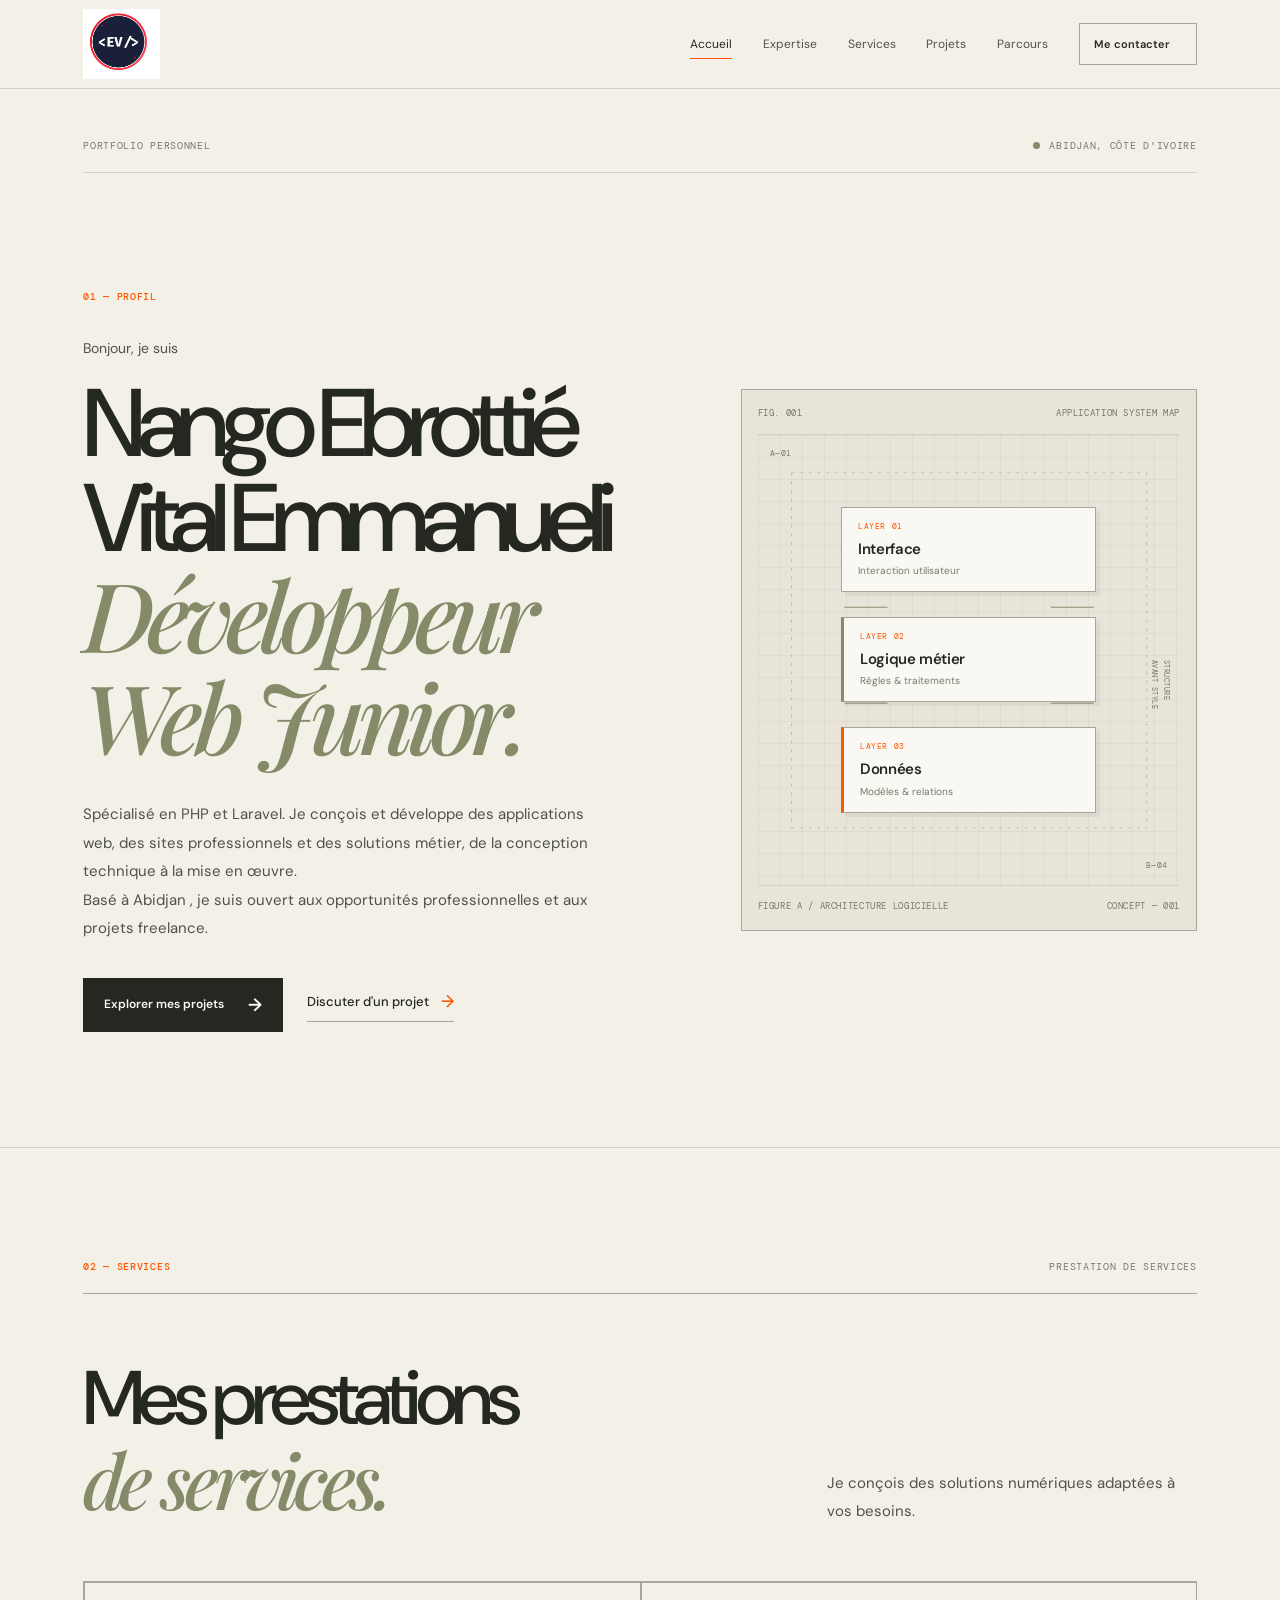
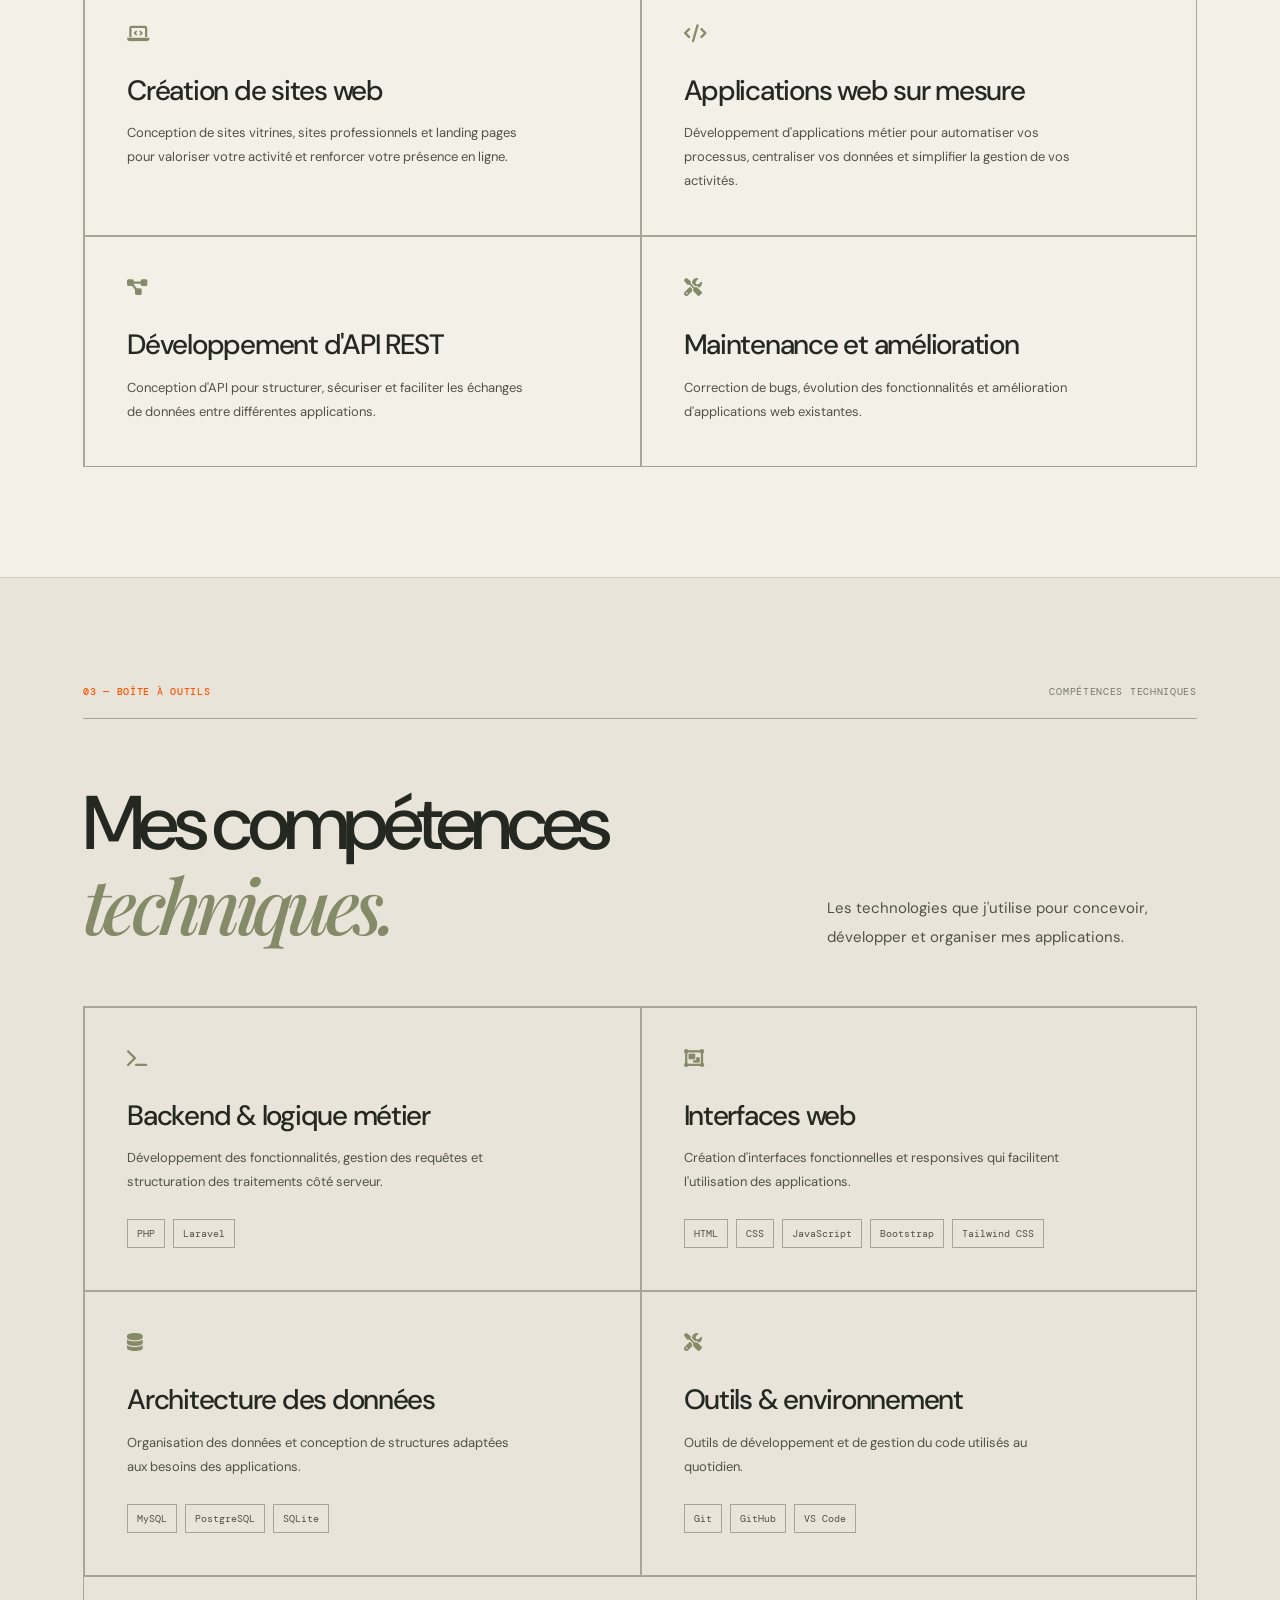
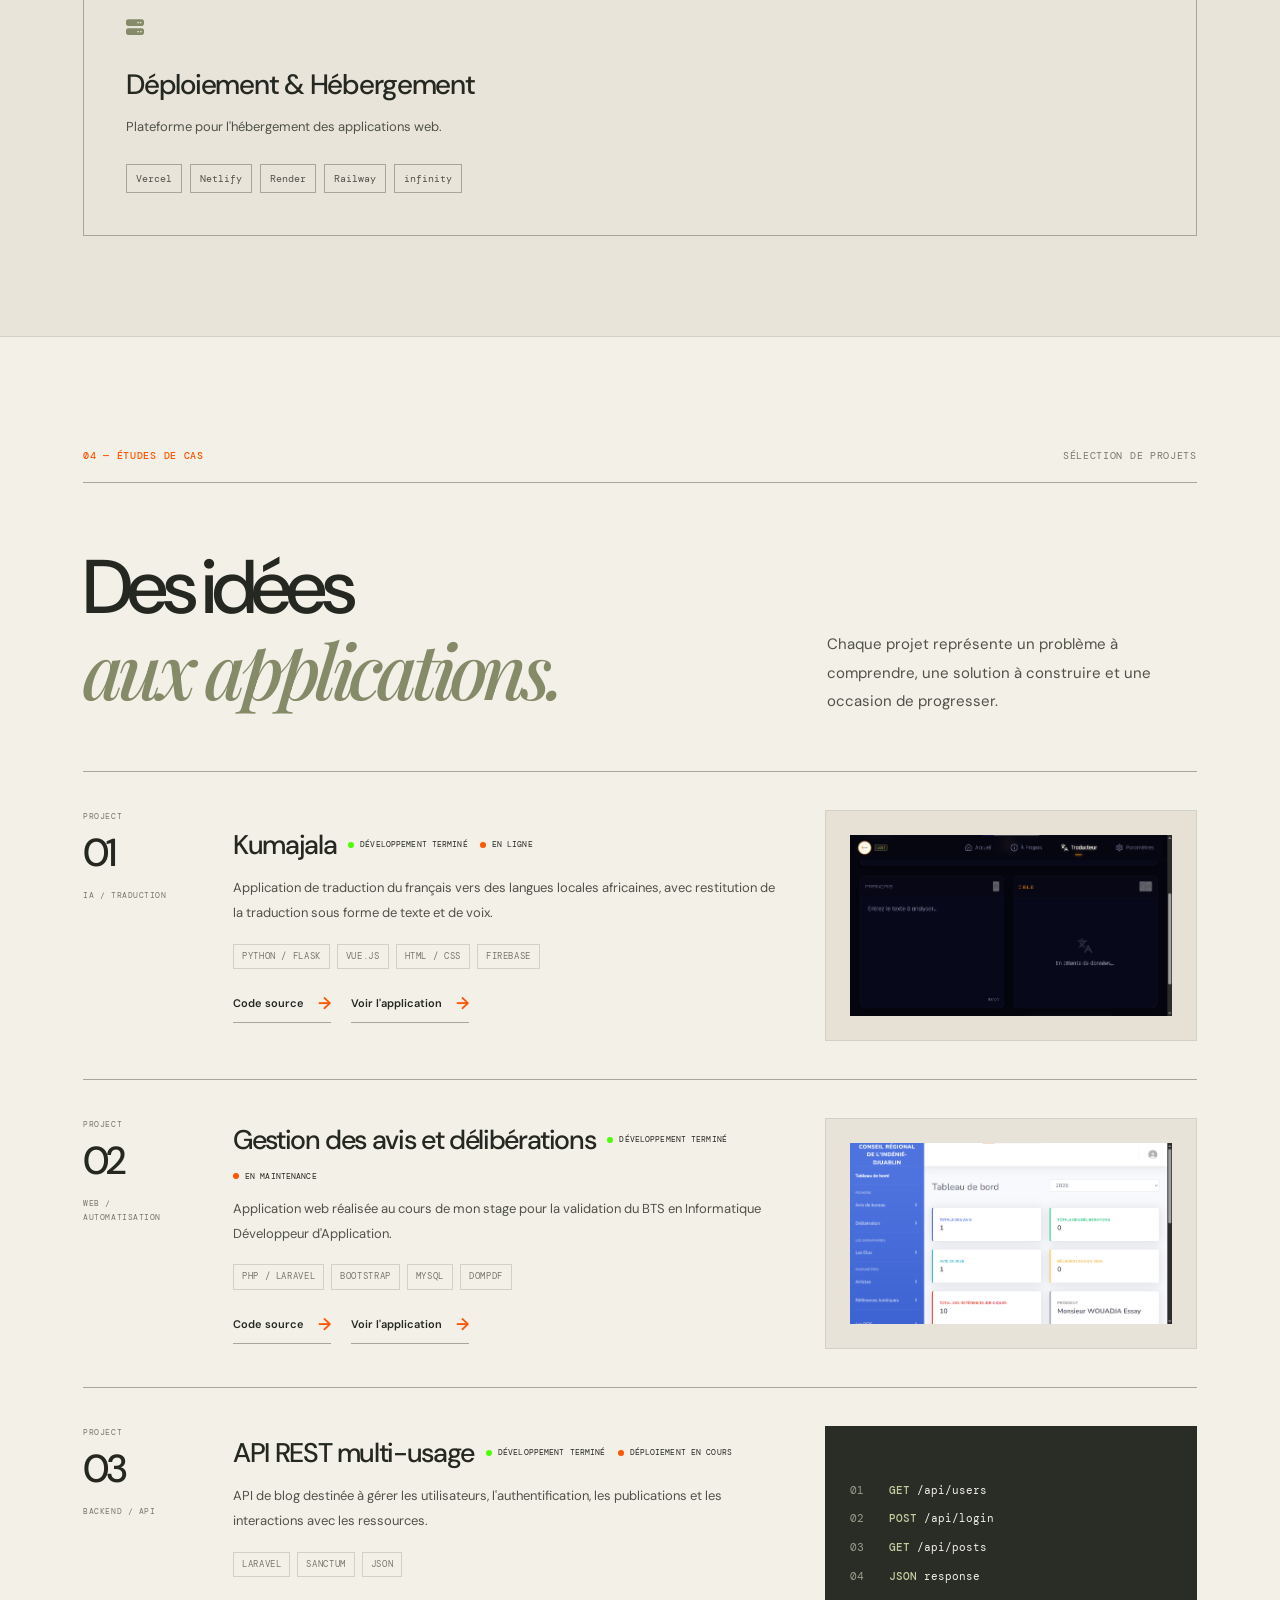
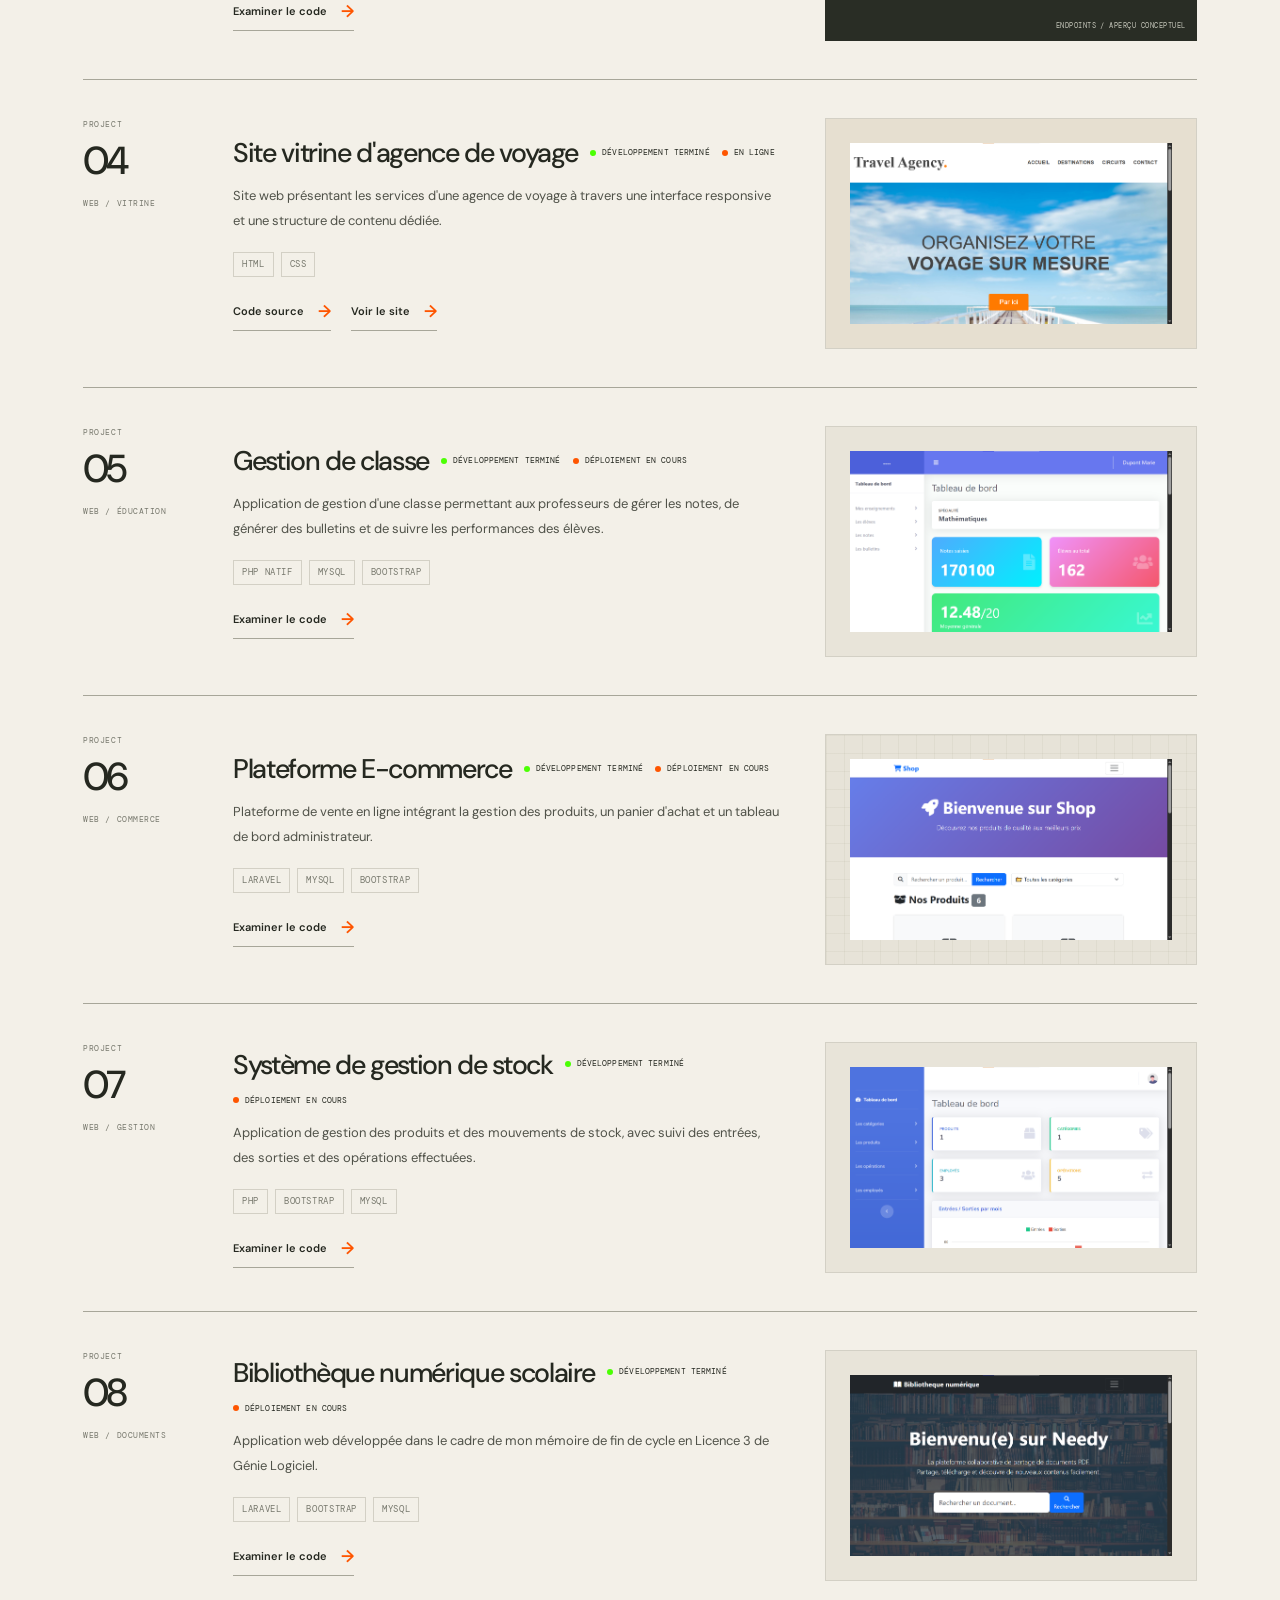
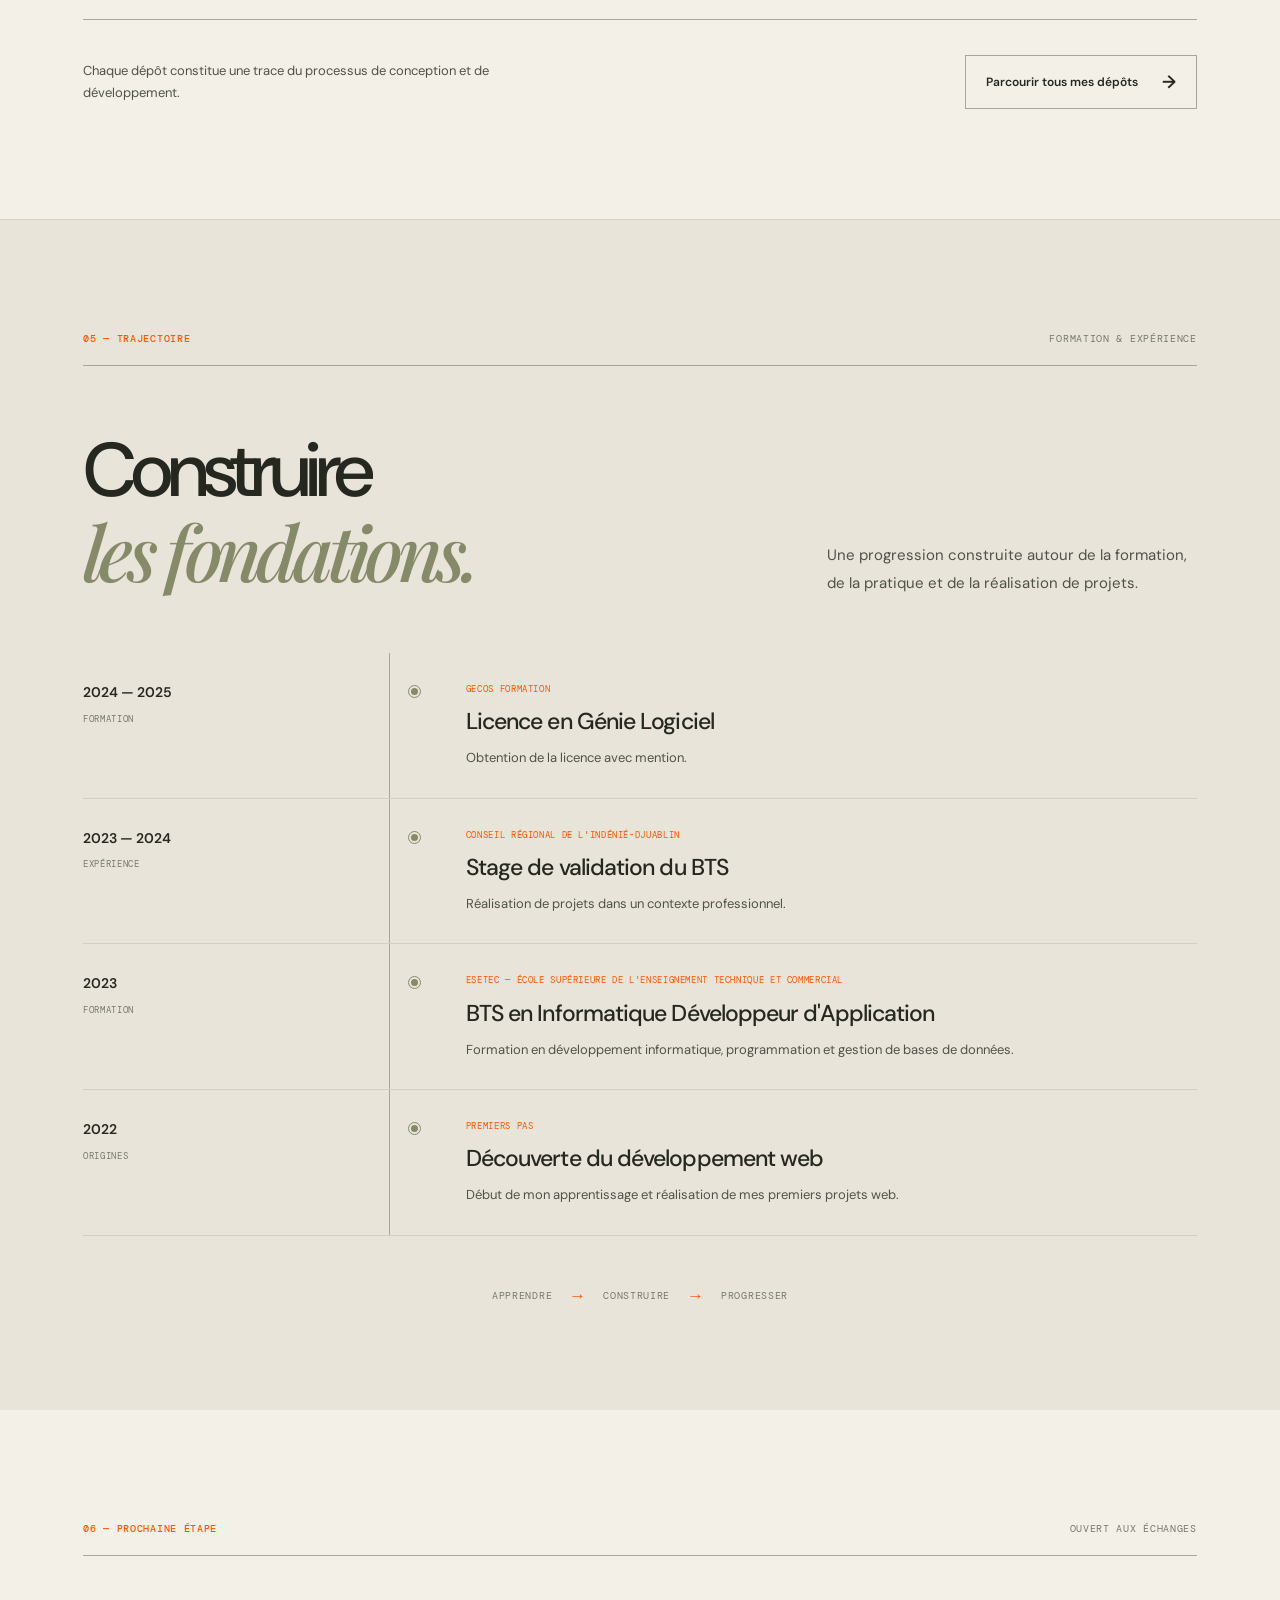
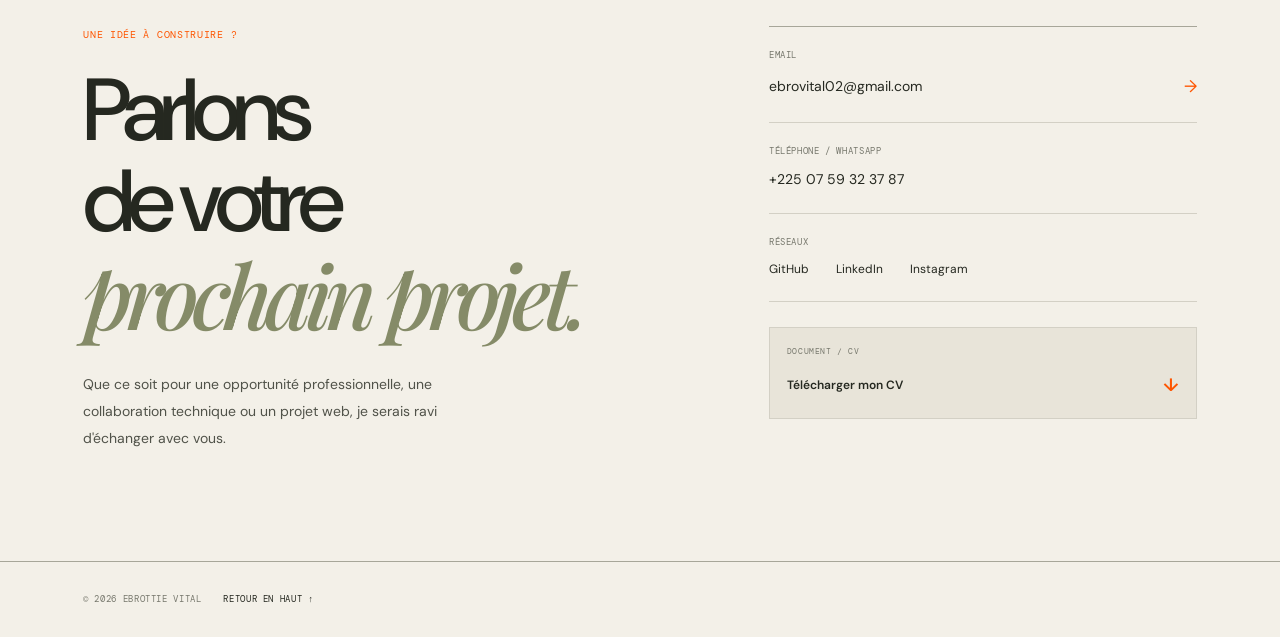
==== commit dce5ca9d: "Adding services section" ====
--- a/index.html
+++ b/index.html
@@ -45,9 +45,8 @@
 
             <ul class="nav-links" id="nav-links">
                 <li><a href="#home" class="nav-link active">Accueil</a></li>
-                <!-- <li><a href="#approach" class="nav-link">Approche</a></li> -->
-                 <!-- <li><a href="en/index.html" class="nav-link language-switch">En</a></li> -->
                 <li><a href="#skills" class="nav-link">Expertise</a></li>
+                <li><a href="#services" class="nav-link">Services</a></li>
                 <li><a href="#projects" class="nav-link">Projets</a></li>
                 <li><a href="#journey" class="nav-link">Parcours</a></li>
                 <li><a href="#contact" class="nav-contact">Me contacter <span></span></a></li>
@@ -84,13 +83,9 @@
                     </h1>
 
                     <p class="hero-description">
-                        Spécialisé en PHP · Laravel , je conçois et développe des sites web modernes,
-                        des applications métier et des solutions numériques
-                        adaptées aux besoins des entreprises et des entrepreneurs.
-                        <br>Basé à Abidjan, je suis ouvert aux collaborations
-                            freelance et aux opportunités professionnelles.
-                        <!-- basé à Abidjan, je conçois des applications web, structure des bases de données et développe des fonctionnalités backend adaptées aux besoins métier.
-                        Je suis ouvert aux opportunités de stage, aux postes de développeur junior et aux collaborations techniques. -->
+                        Spécialisé en PHP et Laravel. Je conçois et développe des applications web, des sites professionnels et des solutions métier, de la conception technique à la mise en œuvre.
+
+                        <br>Basé à Abidjan , je suis ouvert aux opportunités professionnelles et aux projets freelance.
                         
                     </p>
 
@@ -192,77 +187,100 @@
         </section>
 
 
-        <!-- 02 — Approche -->
-        <!-- <section class="approach-section section-shell" id="approach">
+        <!-- 02 — services -->
+        <section class="approach-section section-shell" id="services">
 
             <div class="section-heading">
-                <p class="section-index">02 — PHILOSOPHIE</p>
-                <span class="section-reference">MÉTHODE / 001</span>
-            </div>
-
-            <div class="approach-grid">
-
-                <div class="approach-title">
-                    <h2>
-                        Le code est<br>
-                        un moyen.<br>
-                        <span class="serif-accent">La solution est le but.</span>
-                    </h2>
-                </div>
-
-                <div class="approach-content">
-                    <p class="large-copy">
-                        Une application utile commence bien avant la première
-                        ligne de code : elle commence par la compréhension
-                        d'un problème.
+                <p class="section-index">02 — SERVICES</p>
+                <span class="section-reference">PRESTATION DE SERVICES</span>
+            </div>
+
+            <div class="section-intro-grid">
+                <h2 class="section-title">
+                    Mes prestations<br>
+                    <span class="serif-accent">de services.</span>
+                </h2>
+
+                <p class="section-description">
+                    Je conçois des solutions numériques adaptées à vos besoins.
+                </p>
+            </div>
+
+            <div class="expertise-grid">
+
+                <article class="expertise-card">
+                    <div class="expertise-card-top">
+                        <i class="fa-solid fa-laptop-code"
+                        aria-hidden="true"></i>
+                    </div>
+
+                    <h3>Création de sites web</h3>
+
+                    <p>
+                        Conception de sites vitrines, sites
+                        professionnels et landing pages pour
+                        valoriser votre activité et renforcer
+                        votre présence en ligne.
                     </p>
-
-                    <p class="body-copy">
-                        J'aime transformer des besoins concrets en applications
-                        structurées, en réfléchissant aux fonctionnalités,
-                        aux données et aux interactions entre les différentes
-                        parties du système.
+                </article>
+
+                <article class="expertise-card">
+                    <div class="expertise-card-top">
+                        <i class="fa-solid fa-code"
+                        aria-hidden="true"></i>
+                    </div>
+
+                    <h3>Applications web sur mesure</h3>
+
+                    <p>
+                        Développement d'applications métier
+                        pour automatiser vos processus,
+                        centraliser vos données et simplifier
+                        la gestion de vos activités.
                     </p>
-
-                    <div class="principles-list">
-
-                        <article class="principle">
-                            <span class="principle-number">01</span>
-                            <div>
-                                <h3>Comprendre</h3>
-                                <p>Identifier le besoin avant de choisir la solution technique.</p>
-                            </div>
-                        </article>
-
-                        <article class="principle">
-                            <span class="principle-number">02</span>
-                            <div>
-                                <h3>Structurer</h3>
-                                <p>Organiser les fonctionnalités, les données et les responsabilités.</p>
-                            </div>
-                        </article>
-
-                        <article class="principle">
-                            <span class="principle-number">03</span>
-                            <div>
-                                <h3>Construire</h3>
-                                <p>Développer, tester et améliorer progressivement la solution.</p>
-                            </div>
-                        </article>
-
-                    </div>
-                </div>
-
-            </div>
-
-        </section>  -->
+                </article>
+
+                <article class="expertise-card">
+                    <div class="expertise-card-top">
+                        <i class="fa-solid fa-diagram-project"
+                        aria-hidden="true"></i>
+                    </div>
+
+                    <h3>Développement d'API REST</h3>
+
+                    <p>
+                        Conception d'API pour structurer,
+                        sécuriser et faciliter les échanges
+                        de données entre différentes
+                        applications.
+                    </p>
+                </article>
+
+                <article class="expertise-card">
+                    <div class="expertise-card-top">
+                        <i class="fa-solid fa-screwdriver-wrench"
+                        aria-hidden="true"></i>
+                    </div>
+
+                    <h3>Maintenance et amélioration</h3>
+
+                    <p>
+                        Correction de bugs, évolution des
+                        fonctionnalités et amélioration
+                        d'applications web existantes.
+                    </p>
+                </article>
+
+            </div>
+
+        </section> 
 
 
         <!-- 03 — Compétences -->
         <section class="expertise-section section-shell" id="skills">
 
             <div class="section-heading">
-                <p class="section-index">02 — BOÎTE À OUTILS</p>
+                <p class="section-index">03 — BOÎTE À OUTILS</p>
                 <span class="section-reference">COMPÉTENCES TECHNIQUES</span>
             </div>
 
@@ -282,7 +300,6 @@
 
                 <article class="expertise-card">
                     <div class="expertise-card-top">
-                        <!-- <span>DISCIPLINE / 01</span> -->
                         <i class="fa-solid fa-terminal" aria-hidden="true"></i>
                     </div>
 
@@ -406,7 +423,7 @@
         <section class="projects-section section-shell" id="projects">
 
             <div class="section-heading">
-                <p class="section-index">03 — ÉTUDES DE CAS</p>
+                <p class="section-index">04 — ÉTUDES DE CAS</p>
                 <span class="section-reference">SÉLECTION DE PROJETS</span>
             </div>
 
@@ -929,7 +946,7 @@
         <section class="journey-section section-shell" id="journey">
 
             <div class="section-heading">
-                <p class="section-index">04 — TRAJECTOIRE</p>
+                <p class="section-index">05 — TRAJECTOIRE</p>
                 <span class="section-reference">FORMATION & EXPÉRIENCE</span>
             </div>
 
@@ -1044,7 +1061,7 @@
         <section class="contact-section section-shell" id="contact">
 
             <div class="section-heading">
-                <p class="section-index">05 — PROCHAINE ÉTAPE</p>
+                <p class="section-index">06 — PROCHAINE ÉTAPE</p>
                 <span class="section-reference">OUVERT AUX ÉCHANGES</span>
             </div>
 
@@ -1060,14 +1077,13 @@
                     </h2>
 
                     <p class="contact-description">
-                        Vous avez un projet, une idée ou une opportunité
-                        de collaboration ? Contactez-moi pour en discuter.
+                        Que ce soit pour une opportunité professionnelle, une collaboration technique ou un projet web, je serais ravi d'échanger avec vous.
                     </p>
 
-                    <a href="mailto:ebrovital02@gmail.com"
+                    <!-- <a href="mailto:ebrovital02@gmail.com"
                        class="button-primary">
                         Entrer en contact <span>→</span>
-                    </a>
+                    </a> -->
                 </div>
 
 
@@ -1081,7 +1097,7 @@
                     </div>
 
                     <div class="contact-detail">
-                        <span class="detail-label">TÉLÉPHONE</span>
+                        <span class="detail-label">TÉLÉPHONE / WHATSAPP</span>
                         <a href="tel:+2250759323787">
                             +225 07 59 32 37 87
                         </a>
@@ -1097,7 +1113,7 @@
                     </div> -->
 
                     <div class="contact-detail">
-                        <span class="detail-label">RÉSEAUX & CODE</span>
+                        <span class="detail-label">RÉSEAUX</span>
 
                         <div class="contact-socials">
                             <a href="https://github.com/EbroVital"
